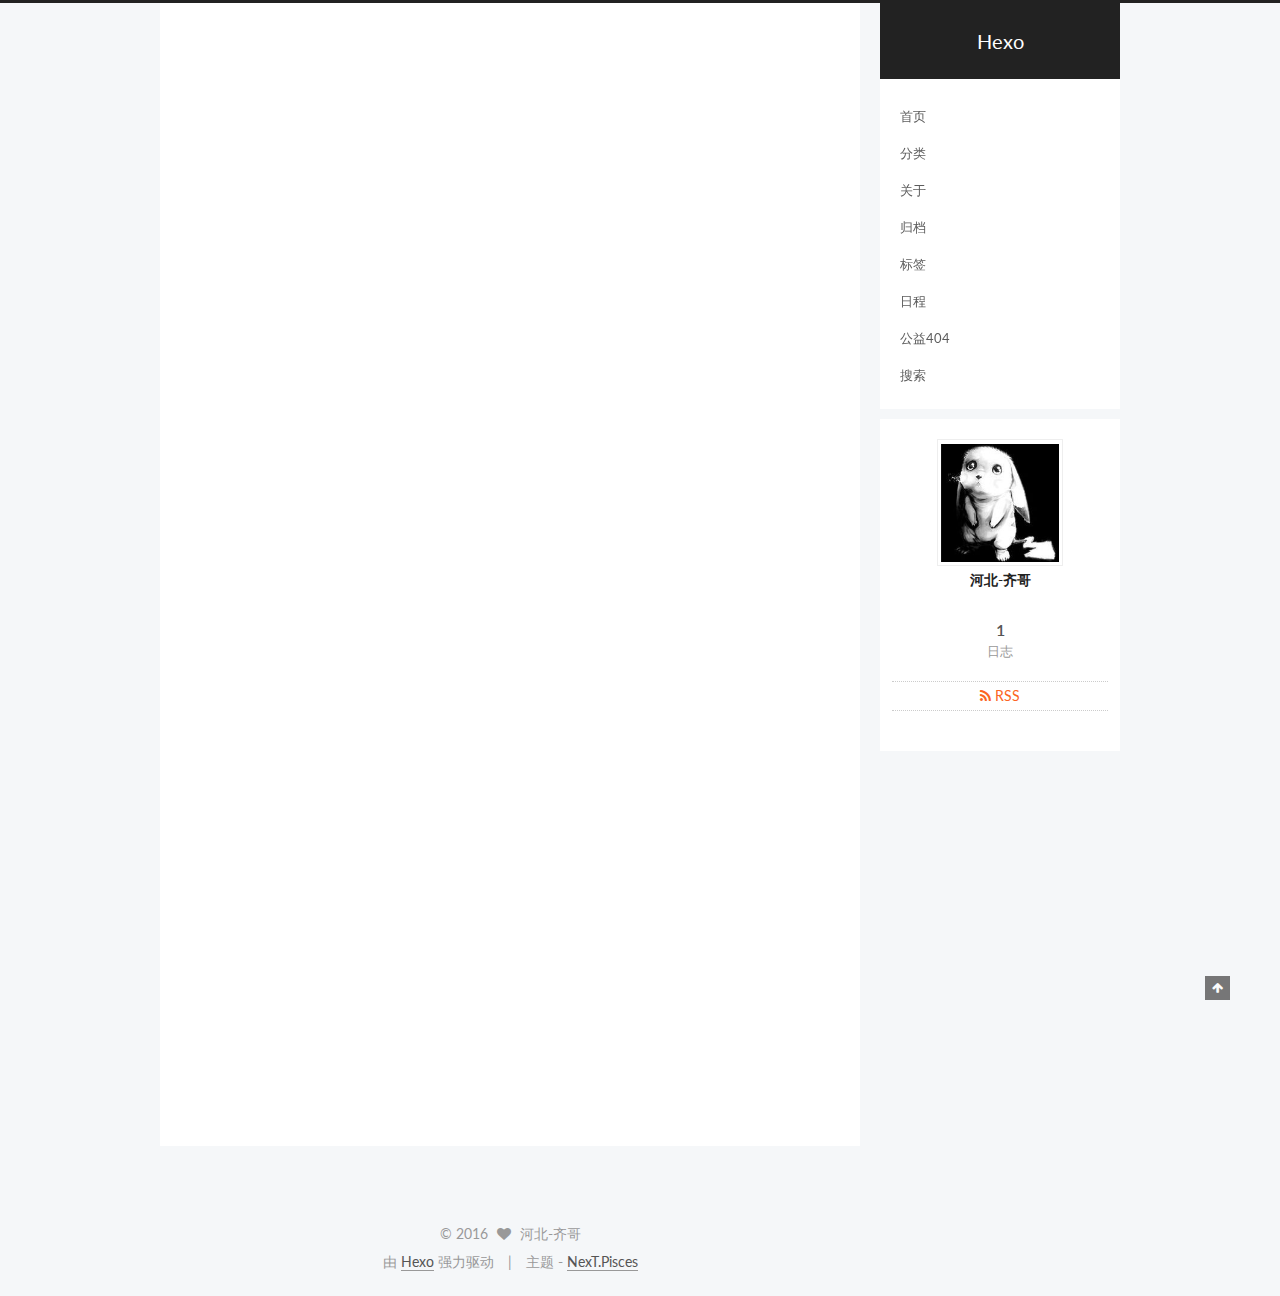
==== index.html @ 3433f69b "Site updated: 2016-11-06 00:29:02" ====
<!doctype html>



  


<html class="theme-next pisces use-motion">
<head>
  <meta charset="UTF-8"/>
<meta http-equiv="X-UA-Compatible" content="IE=edge,chrome=1" />
<meta name="viewport" content="width=device-width, initial-scale=1, maximum-scale=1"/>



<meta http-equiv="Cache-Control" content="no-transform" />
<meta http-equiv="Cache-Control" content="no-siteapp" />












  
  
  <link href="/lib/fancybox/source/jquery.fancybox.css?v=2.1.5" rel="stylesheet" type="text/css" />




  
  
  
  

  
    
    
  

  

  

  

  

  
    
    
    <link href="//fonts.googleapis.com/css?family=Lato:300,300italic,400,400italic,700,700italic&subset=latin,latin-ext" rel="stylesheet" type="text/css">
  






<link href="/lib/font-awesome/css/font-awesome.min.css?v=4.4.0" rel="stylesheet" type="text/css" />

<link href="/css/main.css?v=5.0.2" rel="stylesheet" type="text/css" />


  <meta name="keywords" content="Hexo, NexT" />





  <link rel="alternate" href="/atom.xml" title="Hexo" type="application/atom+xml" />




  <link rel="shortcut icon" type="image/x-icon" href="/favicon.ico?v=5.0.2" />






<meta property="og:type" content="website">
<meta property="og:title" content="Hexo">
<meta property="og:url" content="http://yoursite.com/index.html">
<meta property="og:site_name" content="Hexo">
<meta name="twitter:card" content="summary">
<meta name="twitter:title" content="Hexo">



<script type="text/javascript" id="hexo.configuration">
  var NexT = window.NexT || {};
  var CONFIG = {
    scheme: 'Pisces',
    sidebar: {"position":"right","display":"post"},
    fancybox: true,
    motion: true,
    duoshuo: {
      userId: '0',
      author: '博主'
    }
  };
</script>




  <link rel="canonical" href="http://yoursite.com/"/>


  <title> Hexo </title>
</head>

<body itemscope itemtype="//schema.org/WebPage" lang="zh-Hans">

  



  <script type="text/javascript">
    var _hmt = _hmt || [];
    (function() {
      var hm = document.createElement("script");
      hm.src = "//hm.baidu.com/hm.js?9c0f2c700f68248c4dff6f3e7ccf93ff";
      var s = document.getElementsByTagName("script")[0];
      s.parentNode.insertBefore(hm, s);
    })();
  </script>








  
  
    
  

  <div class="container one-collumn sidebar-position-right 
   page-home 
 ">
    <div class="headband"></div>

    <header id="header" class="header" itemscope itemtype="//schema.org/WPHeader">
      <div class="header-inner"><div class="site-meta ">
  

  <div class="custom-logo-site-title">
    <a href="/"  class="brand" rel="start">
      <span class="logo-line-before"><i></i></span>
      <span class="site-title">Hexo</span>
      <span class="logo-line-after"><i></i></span>
    </a>
  </div>
  <p class="site-subtitle"></p>
</div>

<div class="site-nav-toggle">
  <button>
    <span class="btn-bar"></span>
    <span class="btn-bar"></span>
    <span class="btn-bar"></span>
  </button>
</div>

<nav class="site-nav">
  

  
    <ul id="menu" class="menu">
      
        
        <li class="menu-item menu-item-home">
          <a href="/" rel="section">
            
            首页
          </a>
        </li>
      
        
        <li class="menu-item menu-item-categories">
          <a href="/categories" rel="section">
            
            分类
          </a>
        </li>
      
        
        <li class="menu-item menu-item-about">
          <a href="/about" rel="section">
            
            关于
          </a>
        </li>
      
        
        <li class="menu-item menu-item-archives">
          <a href="/archives" rel="section">
            
            归档
          </a>
        </li>
      
        
        <li class="menu-item menu-item-tags">
          <a href="/tags" rel="section">
            
            标签
          </a>
        </li>
      
        
        <li class="menu-item menu-item-schedule">
          <a href="/schedule" rel="section">
            
            日程
          </a>
        </li>
      
        
        <li class="menu-item menu-item-commonweal">
          <a href="/404.html" rel="section">
            
            公益404
          </a>
        </li>
      

      
        <li class="menu-item menu-item-search">
          
            <a href="javascript:;" class="popup-trigger">
          
            
            搜索
          </a>
        </li>
      
    </ul>
  

  
    <div class="site-search">
      
  <div class="popup">
 <span class="search-icon fa fa-search"></span>
 <input type="text" id="local-search-input">
 <div id="local-search-result"></div>
 <span class="popup-btn-close">close</span>
</div>


    </div>
  
</nav>

 </div>
    </header>

    <main id="main" class="main">
      <div class="main-inner">
        <div class="content-wrap">
          <div id="content" class="content">
            
  <section id="posts" class="posts-expand">
    
      

  
  

  
  
  

  <article class="post post-type-normal " itemscope itemtype="//schema.org/Article">

    
      <header class="post-header">

        
        
          <h1 class="post-title" itemprop="name headline">
            
            
              
                
                <a class="post-title-link" href="/2016/11/03/hello-world/" itemprop="url">
                  Hello World
                </a>
              
            
          </h1>
        

        <div class="post-meta">
          <span class="post-time">
            <span class="post-meta-item-icon">
              <i class="fa fa-calendar-o"></i>
            </span>
            <span class="post-meta-item-text">发表于</span>
            <time itemprop="dateCreated" datetime="2016-11-03T23:03:59+08:00" content="2016-11-03">
              2016-11-03
            </time>
          </span>

          

          
            
          

          

          
          

          
        </div>
      </header>
    


    <div class="post-body" itemprop="articleBody">

      
      

      
        
          
            <p>Welcome to <a href="https://hexo.io/" target="_blank" rel="external">Hexo</a>! This is your very first post. Check <a href="https://hexo.io/docs/" target="_blank" rel="external">documentation</a> for more info. If you get any problems when using Hexo, you can find the answer in <a href="https://hexo.io/docs/troubleshooting.html" target="_blank" rel="external">troubleshooting</a> or you can ask me on <a href="https://github.com/hexojs/hexo/issues" target="_blank" rel="external">GitHub</a>.</p>
<h2 id="Quick-Start"><a href="#Quick-Start" class="headerlink" title="Quick Start"></a>Quick Start</h2><h3 id="Create-a-new-post"><a href="#Create-a-new-post" class="headerlink" title="Create a new post"></a>Create a new post</h3><figure class="highlight bash"><table><tr><td class="gutter"><pre><div class="line">1</div></pre></td><td class="code"><pre><div class="line">$ hexo new <span class="string">"My New Post"</span></div></pre></td></tr></table></figure>
<p>More info: <a href="https://hexo.io/docs/writing.html" target="_blank" rel="external">Writing</a></p>
<h3 id="Run-server"><a href="#Run-server" class="headerlink" title="Run server"></a>Run server</h3><figure class="highlight bash"><table><tr><td class="gutter"><pre><div class="line">1</div></pre></td><td class="code"><pre><div class="line">$ hexo server</div></pre></td></tr></table></figure>
<p>More info: <a href="https://hexo.io/docs/server.html" target="_blank" rel="external">Server</a></p>
<h3 id="Generate-static-files"><a href="#Generate-static-files" class="headerlink" title="Generate static files"></a>Generate static files</h3><figure class="highlight bash"><table><tr><td class="gutter"><pre><div class="line">1</div></pre></td><td class="code"><pre><div class="line">$ hexo generate</div></pre></td></tr></table></figure>
<p>More info: <a href="https://hexo.io/docs/generating.html" target="_blank" rel="external">Generating</a></p>
<h3 id="Deploy-to-remote-sites"><a href="#Deploy-to-remote-sites" class="headerlink" title="Deploy to remote sites"></a>Deploy to remote sites</h3><figure class="highlight bash"><table><tr><td class="gutter"><pre><div class="line">1</div></pre></td><td class="code"><pre><div class="line">$ hexo deploy</div></pre></td></tr></table></figure>
<p>More info: <a href="https://hexo.io/docs/deployment.html" target="_blank" rel="external">Deployment</a></p>

          
        
      
    </div>

    <div>
      
    </div>

    <div>
      
    </div>

    <footer class="post-footer">
      

      

      
      
        <div class="post-eof"></div>
      
    </footer>
  </article>


    
  </section>

  


          </div>
          


          

        </div>
        
          
  
  <div class="sidebar-toggle">
    <div class="sidebar-toggle-line-wrap">
      <span class="sidebar-toggle-line sidebar-toggle-line-first"></span>
      <span class="sidebar-toggle-line sidebar-toggle-line-middle"></span>
      <span class="sidebar-toggle-line sidebar-toggle-line-last"></span>
    </div>
  </div>

  <aside id="sidebar" class="sidebar">
    <div class="sidebar-inner">

      

      

      <section class="site-overview sidebar-panel  sidebar-panel-active ">
        <div class="site-author motion-element" itemprop="author" itemscope itemtype="//schema.org/Person">
          <img class="site-author-image" itemprop="image"
               src="/images/avtar.png"
               alt="河北-齐哥" />
          <p class="site-author-name" itemprop="name">河北-齐哥</p>
          <p class="site-description motion-element" itemprop="description"></p>
        </div>
        <nav class="site-state motion-element">
          <div class="site-state-item site-state-posts">
            <a href="/archives">
              <span class="site-state-item-count">1</span>
              <span class="site-state-item-name">日志</span>
            </a>
          </div>

          

          

        </nav>

        
          <div class="feed-link motion-element">
            <a href="/atom.xml" rel="alternate">
              <i class="fa fa-rss"></i>
              RSS
            </a>
          </div>
        

        <div class="links-of-author motion-element">
          
        </div>

        
        

        
        

      </section>

      

    </div>
  </aside>


        
      </div>
    </main>

    <footer id="footer" class="footer">
      <div class="footer-inner">
        <div class="copyright" >
  
  &copy; 
  <span itemprop="copyrightYear">2016</span>
  <span class="with-love">
    <i class="fa fa-heart"></i>
  </span>
  <span class="author" itemprop="copyrightHolder">河北-齐哥</span>
</div>

<div class="powered-by">
  由 <a class="theme-link" href="https://hexo.io">Hexo</a> 强力驱动
</div>

<div class="theme-info">
  主题 -
  <a class="theme-link" href="https://github.com/iissnan/hexo-theme-next">
    NexT.Pisces
  </a>
</div>

        

        
      </div>
    </footer>

    <div class="back-to-top">
      <i class="fa fa-arrow-up"></i>
    </div>
  </div>

  

<script type="text/javascript">
  if (Object.prototype.toString.call(window.Promise) !== '[object Function]') {
    window.Promise = null;
  }
</script>









  



  
  <script type="text/javascript" src="/lib/jquery/index.js?v=2.1.3"></script>

  
  <script type="text/javascript" src="/lib/fastclick/lib/fastclick.min.js?v=1.0.6"></script>

  
  <script type="text/javascript" src="/lib/jquery_lazyload/jquery.lazyload.js?v=1.9.7"></script>

  
  <script type="text/javascript" src="/lib/velocity/velocity.min.js?v=1.2.1"></script>

  
  <script type="text/javascript" src="/lib/velocity/velocity.ui.min.js?v=1.2.1"></script>

  
  <script type="text/javascript" src="/lib/fancybox/source/jquery.fancybox.pack.js?v=2.1.5"></script>


  


  <script type="text/javascript" src="/js/src/utils.js?v=5.0.2"></script>

  <script type="text/javascript" src="/js/src/motion.js?v=5.0.2"></script>



  
  


  <script type="text/javascript" src="/js/src/affix.js?v=5.0.2"></script>

  <script type="text/javascript" src="/js/src/schemes/pisces.js?v=5.0.2"></script>



  

  


  <script type="text/javascript" src="/js/src/bootstrap.js?v=5.0.2"></script>



  



  




  
  
  <script type="text/javascript">
    // Popup Window;
    var isfetched = false;
    // Search DB path;
    var search_path = "search.xml";
    if (search_path.length == 0) {
       search_path = "search.xml";
    }
    var path = "/" + search_path;
    // monitor main search box;

    function proceedsearch() {
      $("body").append('<div class="popoverlay">').css('overflow', 'hidden');
      $('.popup').toggle();

    }
    // search function;
    var searchFunc = function(path, search_id, content_id) {
    'use strict';
    $.ajax({
        url: path,
        dataType: "xml",
        async: true,
        success: function( xmlResponse ) {
            // get the contents from search data
            isfetched = true;
            $('.popup').detach().appendTo('.header-inner');
            var datas = $( "entry", xmlResponse ).map(function() {
                return {
                    title: $( "title", this ).text(),
                    content: $("content",this).text(),
                    url: $( "url" , this).text()
                };
            }).get();
            var $input = document.getElementById(search_id);
            var $resultContent = document.getElementById(content_id);
            $input.addEventListener('input', function(){
                var matchcounts = 0;
                var str='<ul class=\"search-result-list\">';
                var keywords = this.value.trim().toLowerCase().split(/[\s\-]+/);
                $resultContent.innerHTML = "";
                if (this.value.trim().length > 1) {
                // perform local searching
                datas.forEach(function(data) {
                    var isMatch = false;
                    var content_index = [];
                    var data_title = data.title.trim().toLowerCase();
                    var data_content = data.content.trim().replace(/<[^>]+>/g,"").toLowerCase();
                    var data_url = decodeURIComponent(data.url);
                    var index_title = -1;
                    var index_content = -1;
                    var first_occur = -1;
                    // only match artiles with not empty titles and contents
                    if(data_title != '') {
                        keywords.forEach(function(keyword, i) {
                            index_title = data_title.indexOf(keyword);
                            index_content = data_content.indexOf(keyword);
                            if( index_title >= 0 || index_content >= 0 ){
                                isMatch = true;
								if (i == 0) {
                                    first_occur = index_content;
                                }
                            } 
							
                        });
                    }
                    // show search results
                    if (isMatch) {
                        matchcounts += 1;
                        str += "<li><a href='"+ data_url +"' class='search-result-title'>"+ data_title +"</a>";
                        var content = data.content.trim().replace(/<[^>]+>/g,"");
                        if (first_occur >= 0) {
                            // cut out 100 characters
                            var start = first_occur - 20;
                            var end = first_occur + 80;
                            if(start < 0){
                                start = 0;
                            }
                            if(start == 0){
                                end = 50;
                            }
                            if(end > content.length){
                                end = content.length;
                            }
                            var match_content = content.substring(start, end);
                            // highlight all keywords
                            keywords.forEach(function(keyword){
                                var regS = new RegExp(keyword, "gi");
                                match_content = match_content.replace(regS, "<b class=\"search-keyword\">"+keyword+"</b>");
                            });

                            str += "<p class=\"search-result\">" + match_content +"...</p>"
                        }
                        str += "</li>";
                    }
                })};
                str += "</ul>";
                if (matchcounts == 0) { str = '<div id="no-result"><i class="fa fa-frown-o fa-5x" /></div>' }
                if (keywords == "") { str = '<div id="no-result"><i class="fa fa-search fa-5x" /></div>' }
                $resultContent.innerHTML = str;
            });
            proceedsearch();
        }
    });}

    // handle and trigger popup window;
    $('.popup-trigger').click(function(e) {
      e.stopPropagation();
      if (isfetched == false) {
        searchFunc(path, 'local-search-input', 'local-search-result');
      } else {
        proceedsearch();
      };

    });

    $('.popup-btn-close').click(function(e){
      $('.popup').hide();
      $(".popoverlay").remove();
      $('body').css('overflow', '');
    });
    $('.popup').click(function(e){
      e.stopPropagation();
    });
  </script>


  

  

  

  


</body>
</html>
---- css/main.css ----
/* normalize.css v3.0.2 | MIT License | git.io/normalize */
html {
  font-family: sans-serif; /* 1 */
  -ms-text-size-adjust: 100%; /* 2 */
  -webkit-text-size-adjust: 100%; /* 2 */
}
body {
  margin: 0;
}
article,
aside,
details,
figcaption,
figure,
footer,
header,
hgroup,
main,
menu,
nav,
section,
summary {
  display: block;
}
audio,
canvas,
progress,
video {
  display: inline-block; /* 1 */
  vertical-align: baseline; /* 2 */
}
audio:not([controls]) {
  display: none;
  height: 0;
}
[hidden],
template {
  display: none;
}
a {
  background-color: transparent;
}
a:active,
a:hover {
  outline: 0;
}
abbr[title] {
  border-bottom: 1px dotted;
}
b,
strong {
  font-weight: bold;
}
dfn {
  font-style: italic;
}
h1 {
  font-size: 2em;
  margin: 0.67em 0;
}
mark {
  background: #ff0;
  color: #000;
}
small {
  font-size: 80%;
}
sub,
sup {
  font-size: 75%;
  line-height: 0;
  position: relative;
  vertical-align: baseline;
}
sup {
  top: -0.5em;
}
sub {
  bottom: -0.25em;
}
img {
  border: 0;
}
svg:not(:root) {
  overflow: hidden;
}
figure {
  margin: 1em 40px;
}
hr {
  -moz-box-sizing: content-box;
  box-sizing: content-box;
  height: 0;
}
pre {
  overflow: auto;
}
code,
kbd,
pre,
samp {
  font-family: monospace, monospace;
  font-size: 1em;
}
button,
input,
optgroup,
select,
textarea {
  color: inherit; /* 1 */
  font: inherit; /* 2 */
  margin: 0; /* 3 */
}
button {
  overflow: visible;
}
button,
select {
  text-transform: none;
}
button,
html input[type="button"],
input[type="reset"],
input[type="submit"] {
  -webkit-appearance: button; /* 2 */
  cursor: pointer; /* 3 */
}
button[disabled],
html input[disabled] {
  cursor: default;
}
button::-moz-focus-inner,
input::-moz-focus-inner {
  border: 0;
  padding: 0;
}
input {
  line-height: normal;
}
input[type="checkbox"],
input[type="radio"] {
  box-sizing: border-box; /* 1 */
  padding: 0; /* 2 */
}
input[type="number"]::-webkit-inner-spin-button,
input[type="number"]::-webkit-outer-spin-button {
  height: auto;
}
input[type="search"] {
  -webkit-appearance: textfield; /* 1 */
  -moz-box-sizing: content-box;
  -webkit-box-sizing: content-box; /* 2 */
  box-sizing: content-box;
}
input[type="search"]::-webkit-search-cancel-button,
input[type="search"]::-webkit-search-decoration {
  -webkit-appearance: none;
}
fieldset {
  border: 1px solid #c0c0c0;
  margin: 0 2px;
  padding: 0.35em 0.625em 0.75em;
}
legend {
  border: 0; /* 1 */
  padding: 0; /* 2 */
}
textarea {
  overflow: auto;
}
optgroup {
  font-weight: bold;
}
table {
  border-collapse: collapse;
  border-spacing: 0;
}
td,
th {
  padding: 0;
}
::selection {
  background: #262a30;
  color: #fff;
}
body {
  position: relative;
  font-family: 'Lato', "PingFang SC", "Microsoft YaHei", sans-serif;
  font-size: 14px;
  line-height: 2;
  color: #555;
  background: #fff;
}
@media (max-width: 767px) {
  body {
    padding-right: 0 !important;
  }
}
@media (min-width: 768px) and (max-width: 991px) {
  body {
    padding-right: 0 !important;
  }
}
@media (min-width: 1600px) {
  body {
    font-size: 16px;
  }
}
h1,
h2,
h3,
h4,
h5,
h6 {
  margin: 0;
  padding: 0;
  font-weight: bold;
  line-height: 1.5;
  font-family: 'Lato', "PingFang SC", "Microsoft YaHei", sans-serif;
}
h2,
h3,
h4,
h5,
h6 {
  margin: 20px 0 15px;
}
h1 {
  font-size: 22px;
}
@media (max-width: 767px) {
  h1 {
    font-size: 18px;
  }
}
h2 {
  font-size: 20px;
}
@media (max-width: 767px) {
  h2 {
    font-size: 16px;
  }
}
h3 {
  font-size: 18px;
}
@media (max-width: 767px) {
  h3 {
    font-size: 14px;
  }
}
h4 {
  font-size: 16px;
}
@media (max-width: 767px) {
  h4 {
    font-size: 12px;
  }
}
h5 {
  font-size: 14px;
}
@media (max-width: 767px) {
  h5 {
    font-size: 10px;
  }
}
h6 {
  font-size: 12px;
}
@media (max-width: 767px) {
  h6 {
    font-size: 8px;
  }
}
p {
  margin: 0 0 25px 0;
}
a {
  color: #555;
  text-decoration: none;
  border-bottom: 1px solid #999;
  word-wrap: break-word;
}
a:hover {
  color: #222;
  border-bottom-color: #222;
}
ul {
  list-style: none;
}
blockquote {
  margin: 0;
  padding: 0;
}
img {
  display: block;
  margin: auto;
  max-width: 100%;
  height: auto;
}
hr {
  margin: 40px 0;
  height: 3px;
  border: none;
  background-color: #ddd;
  background-image: repeating-linear-gradient(-45deg, #fff, #fff 4px, transparent 4px, transparent 8px);
}
blockquote {
  padding: 0 15px;
  color: #666;
  border-left: 4px solid #ddd;
}
blockquote cite::before {
  content: "-";
  padding: 0 5px;
}
dt {
  font-weight: 700;
}
dd {
  margin: 0;
  padding: 0;
}
.text-left {
  text-align: left;
}
.text-center {
  text-align: center;
}
.text-right {
  text-align: right;
}
.text-justify {
  text-align: justify;
}
.text-nowrap {
  white-space: nowrap;
}
.text-lowercase {
  text-transform: lowercase;
}
.text-uppercase {
  text-transform: uppercase;
}
.text-capitalize {
  text-transform: capitalize;
}
.center-block {
  display: block;
  margin-left: auto;
  margin-right: auto;
}
.clearfix:before,
.clearfix:after {
  content: " ";
  display: table;
}
.clearfix:after {
  clear: both;
}
.pullquote {
  width: 45%;
}
.pullquote.left {
  float: left;
  margin-left: 5px;
  margin-right: 10px;
}
.pullquote.right {
  float: right;
  margin-left: 10px;
  margin-right: 5px;
}
.affix.affix.affix {
  position: fixed;
}
.translation {
  margin-top: -20px;
  font-size: 14px;
  color: #999;
}
.scrollbar-measure {
  width: 100px;
  height: 100px;
  overflow: scroll;
  position: absolute;
  top: -9999px;
}
.use-motion .motion-element {
  opacity: 0;
}
#local-search-input {
  padding: 3px;
  border: none;
  text-indent: 14px;
  border-radius: 0;
  width: 140px;
  outline: none;
  border-bottom: 1px solid #999;
  background: inherit;
  opacity: 0.5;
}
#local-search-input:focus {
  opacity: 1;
}
.search-icon {
  position: absolute;
  top: 9px;
}
table {
  margin: 20px 0;
  width: 100%;
  border-collapse: collapse;
  border-spacing: 0;
  border: 1px solid #ddd;
  font-size: 14px;
  table-layout: fixed;
  word-wrap: break-all;
}
table>tbody>tr:nth-of-type(odd) {
  background-color: #f9f9f9;
}
table>tbody>tr:hover {
  background-color: #f5f5f5;
}
caption,
th,
td {
  padding: 8px;
  text-align: left;
  vertical-align: middle;
  font-weight: normal;
}
th,
td {
  border-bottom: 3px solid #ddd;
  border-right: 1px solid #eee;
}
th {
  padding-bottom: 10px;
  font-weight: 700;
}
td {
  border-bottom-width: 1px;
}
html,
body {
  height: 100%;
}
.container {
  position: relative;
  min-height: 100%;
}
.header-inner {
  margin: 0 auto;
  padding: 100px 0 70px;
  width: 700px;
}
@media (min-width: 1600px) {
  .container .header-inner {
    width: 900px;
  }
}
.main {
  padding-bottom: 150px;
}
.main-inner {
  margin: 0 auto;
  width: 700px;
}
@media (min-width: 1600px) {
  .container .main-inner {
    width: 900px;
  }
}
.footer {
  position: absolute;
  left: 0;
  bottom: 0;
  width: 100%;
  min-height: 50px;
}
.footer-inner {
  box-sizing: border-box;
  margin: 20px auto;
  width: 700px;
}
@media (min-width: 1600px) {
  .container .footer-inner {
    width: 900px;
  }
}
pre,
.highlight {
  overflow: auto;
  margin: 20px 0;
  padding: 15px;
  font-size: 13px;
  color: #4d4d4c;
  background: #f7f7f7;
  line-height: 1.6;
}
pre,
code {
  font-family: consolas, Menlo, "PingFang SC", "Microsoft YaHei", monospace;
}
code {
  padding: 2px 4px;
  word-wrap: break-all;
  color: #4d4d4c;
  background: #f7f7f7;
  border-radius: 3px;
  font-size: 13px;
}
pre code {
  padding: 0;
  color: #4d4d4c;
  background: none;
  text-shadow: none;
}
.highlight pre {
  border: none;
  margin: 0;
  padding: 1px;
}
.highlight table {
  margin: 0;
  width: auto;
  border: none;
}
.highlight td {
  border: none;
  padding: 0;
}
.highlight figcaption {
  font-size: 1em;
  color: #4d4d4c;
  line-height: 1em;
  margin-bottom: 1em;
}
.highlight figcaption:before,
.highlight figcaption:after {
  content: " ";
  display: table;
}
.highlight figcaption:after {
  clear: both;
}
.highlight figcaption a {
  float: right;
  color: #4d4d4c;
}
.highlight figcaption a:hover {
  border-bottom-color: #4d4d4c;
}
.highlight .gutter pre {
  color: #666;
  text-align: right;
  padding-right: 20px;
}
.highlight .line {
  height: 20px;
}
.gutter {
  -webkit-user-select: none;
  -moz-user-select: none;
  -ms-user-select: none;
  user-select: none;
}
.gist table {
  width: auto;
}
.gist table td {
  border: none;
}
pre .deletion {
  background: #fdd;
}
pre .addition {
  background: #dfd;
}
pre .meta {
  color: #8959a8;
}
pre .comment {
  color: #8e908c;
}
pre .variable,
pre .attribute,
pre .tag,
pre .regexp,
pre .ruby .constant,
pre .xml .tag .title,
pre .xml .pi,
pre .xml .doctype,
pre .html .doctype,
pre .css .id,
pre .css .class,
pre .css .pseudo {
  color: #c82829;
}
pre .number,
pre .preprocessor,
pre .built_in,
pre .literal,
pre .params,
pre .constant,
pre .command {
  color: #f5871f;
}
pre .ruby .class .title,
pre .css .rules .attribute,
pre .string,
pre .value,
pre .inheritance,
pre .header,
pre .ruby .symbol,
pre .xml .cdata,
pre .special,
pre .number,
pre .formula {
  color: #718c00;
}
pre .title,
pre .css .hexcolor {
  color: #3e999f;
}
pre .function,
pre .python .decorator,
pre .python .title,
pre .ruby .function .title,
pre .ruby .title .keyword,
pre .perl .sub,
pre .javascript .title,
pre .coffeescript .title {
  color: #4271ae;
}
pre .keyword,
pre .javascript .function {
  color: #8959a8;
}
.full-image.full-image.full-image {
  border: none;
  max-width: 100%;
  width: auto;
  margin: 20px auto;
}
@media (min-width: 992px) {
  .full-image.full-image.full-image {
    max-width: none;
    width: 126%;
    margin: 0 -13%;
  }
}
.blockquote-center,
.page-home .post-type-quote blockquote,
.page-post-detail .post-type-quote blockquote {
  position: relative;
  margin: 40px 0;
  padding: 0;
  border-left: none;
  text-align: center;
}
.blockquote-center::before,
.page-home .post-type-quote blockquote::before,
.page-post-detail .post-type-quote blockquote::before,
.blockquote-center::after,
.page-home .post-type-quote blockquote::after,
.page-post-detail .post-type-quote blockquote::after {
  position: absolute;
  content: ' ';
  display: block;
  width: 100%;
  height: 24px;
  opacity: 0.2;
  background-repeat: no-repeat;
  background-position: 0 -6px;
  background-size: 22px 22px;
}
.blockquote-center::before,
.page-home .post-type-quote blockquote::before,
.page-post-detail .post-type-quote blockquote::before {
  top: -20px;
  background-image: url("../images/quote-l.svg");
  border-top: 1px solid #ccc;
}
.blockquote-center::after,
.page-home .post-type-quote blockquote::after,
.page-post-detail .post-type-quote blockquote::after {
  bottom: -20px;
  background-image: url("../images/quote-r.svg");
  border-bottom: 1px solid #ccc;
  background-position: 100% 8px;
}
.blockquote-center p,
.page-home .post-type-quote blockquote p,
.page-post-detail .post-type-quote blockquote p,
.blockquote-center div,
.page-home .post-type-quote blockquote div,
.page-post-detail .post-type-quote blockquote div {
  text-align: center;
}
.post .post-body .group-picture img {
  box-sizing: border-box;
  padding: 0 3px;
  border: none;
}
.post .group-picture-row {
  overflow: hidden;
  margin-top: 6px;
}
.post .group-picture-row:first-child {
  margin-top: 0;
}
.post .group-picture-column {
  float: left;
}
.page-post-detail .post-body .group-picture-column {
  float: none;
  margin-top: 10px;
  width: auto !important;
}
.page-post-detail .post-body .group-picture-column img {
  margin: 0 auto;
}
.page-archive .group-picture-container {
  overflow: hidden;
}
.page-archive .group-picture-row {
  float: left;
}
.page-archive .group-picture-row:first-child {
  margin-top: 6px;
}
.page-archive .group-picture-column {
  max-width: 150px;
  max-height: 150px;
}
.btn {
  display: inline-block;
  padding: 0 20px;
  font-size: 14px;
  color: #fff;
  background: #222;
  border: 2px solid #555;
  text-decoration: none;
  border-radius: 0;
  transition-property: background-color;
  transition-duration: 0.2s;
  transition-timing-function: ease-in-out;
  transition-delay: 0s;
}
.btn:hover,
.post-more-link .btn:hover {
  border-color: #222;
  color: #fff;
  background: #222;
}
.btn-bar {
  display: block;
  width: 22px;
  height: 2px;
  background: #555;
  border-radius: 1px;
}
.btn-bar+.btn-bar {
  margin-top: 4px;
}
.pagination {
  margin: 120px 0 40px;
  text-align: center;
  border-top: 1px solid #eee;
}
.page-number-basic,
.pagination .prev,
.pagination .next,
.pagination .page-number,
.pagination .space {
  display: inline-block;
  position: relative;
  top: -1px;
  margin: 0 10px;
  padding: 0 10px;
  line-height: 30px;
}
@media (max-width: 767px) {
  .page-number-basic,
  .pagination .prev,
  .pagination .next,
  .pagination .page-number,
  .pagination .space {
    margin: 0 5px;
  }
}
.pagination .prev,
.pagination .next,
.pagination .page-number {
  border-bottom: 0;
  border-top: 1px solid #eee;
  transition-property: border-color;
  transition-duration: 0.2s;
  transition-timing-function: ease-in-out;
  transition-delay: 0s;
}
.pagination .prev:hover,
.pagination .next:hover,
.pagination .page-number:hover {
  border-top-color: #222;
}
.pagination .space {
  padding: 0;
  margin: 0;
}
.pagination .prev {
  margin-left: 0;
}
.pagination .next {
  margin-right: 0;
}
.pagination .page-number.current {
  color: #fff;
  background: #ccc;
  border-top-color: #ccc;
}
@media (max-width: 767px) {
  .pagination {
    border-top: none;
  }
  .pagination .prev,
  .pagination .next,
  .pagination .page-number {
    margin-bottom: 10px;
    border-top: 0;
    border-bottom: 1px solid #eee;
  }
  .pagination .prev:hover,
  .pagination .next:hover,
  .pagination .page-number:hover {
    border-bottom-color: #222;
  }
}
.comments {
  margin: 60px 20px 0;
}
.tag-cloud {
  text-align: center;
}
.tag-cloud a {
  display: inline-block;
  margin: 10px;
}
.back-to-top {
  box-sizing: border-box;
  position: fixed;
  bottom: -100px;
  right: 50px;
  z-index: 1050;
  padding: 0 6px;
  width: 25px;
  background: #222;
  font-size: 12px;
  opacity: 0.6;
  color: #fff;
  cursor: pointer;
  text-align: center;
  -webkit-transform: translateZ(0);
  transition-property: bottom;
  transition-duration: 0.2s;
  transition-timing-function: ease-in-out;
  transition-delay: 0s;
}
@media (max-width: 767px) {
  .back-to-top {
    display: none;
  }
}
@media (min-width: 768px) and (max-width: 991px) {
  .back-to-top {
    display: none;
  }
}
.back-to-top.back-to-top-on {
  bottom: 40px;
}
.header {
  background: #fff;
}
.header-inner {
  position: relative;
}
.headband {
  height: 3px;
  background: #222;
}
.site-meta {
  margin: 0;
  text-align: center;
}
@media (max-width: 767px) {
  .site-meta {
    text-align: center;
  }
}
.brand {
  position: relative;
  display: inline-block;
  padding: 0 40px;
  color: #fff;
  background: #222;
  border-bottom: none;
}
.brand:hover {
  color: #fff;
}
.logo {
  display: inline-block;
  margin-right: 5px;
  line-height: 36px;
  vertical-align: top;
}
.site-title {
  display: inline-block;
  vertical-align: top;
  line-height: 36px;
  font-size: 20px;
  font-weight: normal;
  font-family: 'Lato', "PingFang SC", "Microsoft YaHei", sans-serif;
}
.site-subtitle {
  margin-top: 10px;
  font-size: 13px;
  color: #ddd;
}
.use-motion .brand {
  opacity: 0;
}
.use-motion .logo,
.use-motion .site-title,
.use-motion .site-subtitle {
  opacity: 0;
  position: relative;
  top: -10px;
}
.site-nav-toggle {
  display: none;
  position: absolute;
  top: 10px;
  left: 10px;
}
@media (max-width: 767px) {
  .site-nav-toggle {
    display: block;
  }
}
.site-nav-toggle button {
  margin-top: 2px;
  padding: 9px 10px;
  background: transparent;
  border: none;
}
@media (max-width: 767px) {
  .site-nav {
    display: none;
    margin: 0 -10px;
    padding: 0 10px;
    clear: both;
    border-top: 1px solid #ddd;
  }
}
@media (min-width: 768px) and (max-width: 991px) {
  .site-nav {
    display: block !important;
  }
}
@media (min-width: 992px) {
  .site-nav {
    display: block !important;
  }
}
.menu {
  margin-top: 20px;
  padding-left: 0;
  text-align: center;
}
.menu .menu-item {
  display: inline-block;
  margin: 0 10px;
}
@media screen and (max-width: 767px) {
  .menu .menu-item {
    margin-top: 10px;
  }
}
.menu .menu-item a {
  display: block;
  font-size: 13px;
  text-transform: capitalize;
  line-height: inherit;
  border-bottom: 1px solid transparent;
  transition-property: border-color;
  transition-duration: 0.2s;
  transition-timing-function: ease-in-out;
  transition-delay: 0s;
}
.menu .menu-item a:hover,
.menu-item-active a {
  border-bottom-color: #222;
}
.menu .menu-item .fa {
  margin-right: 5px;
}
.use-motion .menu-item {
  opacity: 0;
}
.post-body {
  font-family: 'Lato', "PingFang SC", "Microsoft YaHei", sans-serif;
}
@media (max-width: 767px) {
  .post-body {
    word-break: break-word;
  }
}
.post-body .fancybox img {
  display: block !important;
  margin: 0 auto;
  cursor: pointer;
  cursor: zoom-in;
  cursor: -webkit-zoom-in;
}
.post-body .image-caption,
.post-body .figure .caption {
  margin: 10px auto 15px;
  text-align: center;
  font-size: 14px;
  color: #999;
  font-weight: bold;
  line-height: 1;
}
.post-sticky-flag {
  display: inline-block;
  font-size: 16px;
  -ms-transform: rotate(30deg);
  -webkit-transform: rotate(30deg);
  -moz-transform: rotate(30deg);
  -ms-transform: rotate(30deg);
  -o-transform: rotate(30deg);
  transform: rotate(30deg);
}
.posts-expand {
  padding-top: 40px;
}
@media (max-width: 767px) {
  .posts-expand {
    margin: 0 20px;
  }
  .post-body pre,
  .post-body .highlight {
    padding: 10px;
  }
  .post-body pre .gutter pre,
  .post-body .highlight .gutter pre {
    padding-right: 10px;
  }
}
@media (min-width: 992px) {
  .posts-expand .post-body {
    text-align: justify;
  }
}
.posts-expand .post-body h2,
.posts-expand .post-body h3,
.posts-expand .post-body h4,
.posts-expand .post-body h5,
.posts-expand .post-body h6 {
  padding-top: 10px;
}
.posts-expand .post-body h2 .header-anchor,
.posts-expand .post-body h3 .header-anchor,
.posts-expand .post-body h4 .header-anchor,
.posts-expand .post-body h5 .header-anchor,
.posts-expand .post-body h6 .header-anchor {
  float: right;
  margin-left: 10px;
  color: #ccc;
  border-bottom-style: none;
  visibility: hidden;
}
.posts-expand .post-body h2 .header-anchor:hover,
.posts-expand .post-body h3 .header-anchor:hover,
.posts-expand .post-body h4 .header-anchor:hover,
.posts-expand .post-body h5 .header-anchor:hover,
.posts-expand .post-body h6 .header-anchor:hover {
  color: inherit;
}
.posts-expand .post-body h2:hover .header-anchor,
.posts-expand .post-body h3:hover .header-anchor,
.posts-expand .post-body h4:hover .header-anchor,
.posts-expand .post-body h5:hover .header-anchor,
.posts-expand .post-body h6:hover .header-anchor {
  visibility: visible;
}
.posts-expand .post-body ul li {
  list-style: circle;
}
.posts-expand .post-body img {
  box-sizing: border-box;
  margin: auto;
  padding: 3px;
  border: 1px solid #ddd;
}
.posts-expand .fancybox img {
  margin: 0 auto;
}
@media (max-width: 767px) {
  .posts-collapse {
    margin: 0 20px;
  }
  .posts-collapse .post-title,
  .posts-collapse .post-meta {
    display: block;
    width: auto;
    text-align: left;
  }
}
.posts-collapse {
  position: relative;
  z-index: 1010;
  margin-left: 55px;
}
.posts-collapse::after {
  content: " ";
  position: absolute;
  top: 20px;
  left: 0;
  margin-left: -2px;
  width: 4px;
  height: 100%;
  background: #f5f5f5;
  z-index: -1;
}
@media (max-width: 767px) {
  .posts-collapse {
    margin: 0 20px;
  }
}
.posts-collapse .collection-title {
  position: relative;
  margin: 60px 0;
}
.posts-collapse .collection-title h2 {
  margin-left: 20px;
}
.posts-collapse .collection-title small {
  color: #bbb;
}
.posts-collapse .collection-title::before {
  content: " ";
  position: absolute;
  left: 0;
  top: 50%;
  margin-left: -4px;
  margin-top: -4px;
  width: 8px;
  height: 8px;
  background: #bbb;
  border-radius: 50%;
}
.posts-collapse .post {
  margin: 30px 0;
}
.posts-collapse .post-header {
  position: relative;
  transition-duration: 0.2s;
  transition-timing-function: ease-in-out;
  transition-delay: 0s;
  transition-property: border;
  border-bottom: 1px dashed #ccc;
}
.posts-collapse .post-header::before {
  content: " ";
  position: absolute;
  left: 0;
  top: 12px;
  width: 6px;
  height: 6px;
  margin-left: -4px;
  background: #bbb;
  border-radius: 50%;
  border: 1px solid #fff;
  transition-duration: 0.2s;
  transition-timing-function: ease-in-out;
  transition-delay: 0s;
  transition-property: background;
}
.posts-collapse .post-header:hover {
  border-bottom-color: #666;
}
.posts-collapse .post-header:hover::before {
  background: #222;
}
.posts-collapse .post-meta {
  position: absolute;
  font-size: 12px;
  left: 20px;
  top: 5px;
}
.posts-collapse .post-comments-count {
  display: none;
}
.posts-collapse .post-title {
  margin-left: 60px;
  font-size: 16px;
  font-weight: normal;
  line-height: inherit;
}
.posts-collapse .post-title::after {
  margin-left: 3px;
  opacity: 0.6;
}
.posts-collapse .post-title a {
  color: #666;
  border-bottom: none;
}
.page-home .post-type-quote .post-header,
.page-post-detail .post-type-quote .post-header,
.page-home .post-type-quote .post-tags,
.page-post-detail .post-type-quote .post-tags {
  display: none;
}
.posts-expand .post-title {
  font-size: 26px;
  text-align: center;
  word-break: break-word;
  font-weight: 300;
}
@media (max-width: 767px) {
  .posts-expand .post-title {
    font-size: 22px;
  }
}
.posts-expand .post-title-link {
  display: inline-block;
  position: relative;
  color: #555;
  border-bottom: none;
  line-height: 1.2;
  vertical-align: top;
}
.posts-expand .post-title-link::before {
  content: "";
  position: absolute;
  width: 100%;
  height: 2px;
  bottom: 0;
  left: 0;
  background-color: #000;
  visibility: hidden;
  -webkit-transform: scaleX(0);
  -moz-transform: scaleX(0);
  -ms-transform: scaleX(0);
  -o-transform: scaleX(0);
  transform: scaleX(0);
  transition-duration: 0.2s;
  transition-timing-function: ease-in-out;
  transition-delay: 0s;
}
.posts-expand .post-title-link:hover::before {
  visibility: visible;
  -webkit-transform: scaleX(1);
  -moz-transform: scaleX(1);
  -ms-transform: scaleX(1);
  -o-transform: scaleX(1);
  transform: scaleX(1);
}
.posts-expand .post-title-link .fa {
  font-size: 16px;
}
.posts-expand .post-meta {
  margin: 3px 0 60px 0;
  color: #999;
  font-family: 'Lato', "PingFang SC", "Microsoft YaHei", sans-serif;
  font-size: 12px;
  text-align: center;
}
.posts-expand .post-meta .post-category-list {
  display: inline-block;
  margin: 0;
  padding: 3px;
}
.posts-expand .post-meta .post-category-list-link {
  color: #999;
}
.post-meta-item-icon {
  display: none;
  margin-right: 3px;
}
@media (min-width: 768px) and (max-width: 991px) {
  .post-meta-item-icon {
    display: inline-block;
  }
}
@media (max-width: 767px) {
  .post-meta-item-icon {
    display: inline-block;
  }
}
@media (min-width: 768px) and (max-width: 991px) {
  .post-meta-item-text {
    display: none;
  }
}
@media (max-width: 767px) {
  .post-meta-item-text {
    display: none;
  }
}
@media (max-width: 767px) {
  .posts-expand .post-comments-count {
    display: none;
  }
}
.post-more-link {
  margin-top: 50px;
}
.post-more-link .btn {
  color: #555;
  font-size: 14px;
  background: #fff;
  border-radius: 2px;
  line-height: 2;
}
.posts-expand .post-tags {
  margin-top: 40px;
  text-align: center;
}
.posts-expand .post-tags a {
  display: inline-block;
  margin-right: 10px;
  font-size: 13px;
}
.post-nav {
  overflow: hidden;
  margin-top: 60px;
  padding: 10px;
  white-space: nowrap;
  border-top: 1px solid #eee;
}
.post-nav-item {
  display: inline-block;
  width: 50%;
  white-space: normal;
}
.post-nav-item a {
  position: relative;
  display: inline-block;
  line-height: 25px;
  font-size: 14px;
  color: #555;
  border-bottom: none;
}
.post-nav-item a:hover {
  color: #222;
  border-bottom: none;
}
.post-nav-item a:active {
  top: 2px;
}
.post-nav-item a i {
  font-size: 12px;
}
.post-nav-prev {
  text-align: right;
}
.posts-expand .post-eof {
  display: block;
  margin: 80px auto 60px;
  width: 8%;
  height: 1px;
  background: #ccc;
  text-align: center;
}
.post:last-child .post-eof.post-eof.post-eof {
  display: none;
}
.post-gallery {
  display: table;
  table-layout: fixed;
  width: 100%;
  border-collapse: separate;
}
.post-gallery-row {
  display: table-row;
}
.post-gallery .post-gallery-img {
  display: table-cell;
  text-align: center;
  vertical-align: middle;
  border: none;
}
.post-gallery .post-gallery-img img {
  max-width: 100%;
  max-height: 100%;
  border: none;
}
.fancybox-close,
.fancybox-close:hover {
  border: none;
}
#rewardButton {
  cursor: pointer;
  border: 0;
  outline: 0;
  border-radius: 100%;
  padding: 0;
  margin: 0;
  letter-spacing: normal;
  text-transform: none;
  text-indent: 0px;
  text-shadow: none;
}
#rewardButton span {
  display: inline-block;
  width: 80px;
  height: 35px;
  border-radius: 5px;
  color: #fff;
  font-weight: 400;
  font-style: normal;
  font-variant: normal;
  font-stretch: normal;
  font-size: 18px;
  font-family: "Microsoft Yahei";
  background: #f44336;
}
#rewardButton span:hover {
  background: #f7877f;
}
#QR {
  padding-top: 20px;
}
#QR a {
  border: 0;
}
#QR img {
  width: 180px;
  max-width: 100%;
  display: inline-block;
  margin: 0.8em 2em 0 2em;
}
#wechat:hover p {
  animation: roll 0.1s infinite linear;
  -webkit-animation: roll 0.1s infinite linear;
  -moz-animation: roll 0.1s infinite linear;
}
#alipay:hover p {
  animation: roll 0.1s infinite linear;
  -webkit-animation: roll 0.1s infinite linear;
  -moz-animation: roll 0.1s infinite linear;
}
@-moz-keyframes roll {
  from {
    -webkit-transform: rotateZ(30deg);
    -moz-transform: rotateZ(30deg);
    -ms-transform: rotateZ(30deg);
    -o-transform: rotateZ(30deg);
    transform: rotateZ(30deg);
  }
  to {
    -webkit-transform: rotateZ(-30deg);
    -moz-transform: rotateZ(-30deg);
    -ms-transform: rotateZ(-30deg);
    -o-transform: rotateZ(-30deg);
    transform: rotateZ(-30deg);
  }
}
@-webkit-keyframes roll {
  from {
    -webkit-transform: rotateZ(30deg);
    -moz-transform: rotateZ(30deg);
    -ms-transform: rotateZ(30deg);
    -o-transform: rotateZ(30deg);
    transform: rotateZ(30deg);
  }
  to {
    -webkit-transform: rotateZ(-30deg);
    -moz-transform: rotateZ(-30deg);
    -ms-transform: rotateZ(-30deg);
    -o-transform: rotateZ(-30deg);
    transform: rotateZ(-30deg);
  }
}
@-o-keyframes roll {
  from {
    -webkit-transform: rotateZ(30deg);
    -moz-transform: rotateZ(30deg);
    -ms-transform: rotateZ(30deg);
    -o-transform: rotateZ(30deg);
    transform: rotateZ(30deg);
  }
  to {
    -webkit-transform: rotateZ(-30deg);
    -moz-transform: rotateZ(-30deg);
    -ms-transform: rotateZ(-30deg);
    -o-transform: rotateZ(-30deg);
    transform: rotateZ(-30deg);
  }
}
@keyframes roll {
  from {
    -webkit-transform: rotateZ(30deg);
    -moz-transform: rotateZ(30deg);
    -ms-transform: rotateZ(30deg);
    -o-transform: rotateZ(30deg);
    transform: rotateZ(30deg);
  }
  to {
    -webkit-transform: rotateZ(-30deg);
    -moz-transform: rotateZ(-30deg);
    -ms-transform: rotateZ(-30deg);
    -o-transform: rotateZ(-30deg);
    transform: rotateZ(-30deg);
  }
}
.sidebar {
  position: fixed;
  right: 0;
  top: 0;
  bottom: 0;
  width: 0;
  z-index: 1040;
  box-shadow: inset 0 2px 6px #000;
  background: #222;
  -webkit-transform: translateZ(0);
}
.sidebar a {
  color: #999;
  border-bottom-color: #555;
}
.sidebar a:hover {
  color: #eee;
}
@media (min-width: 768px) and (max-width: 991px) {
  .sidebar {
    display: none !important;
  }
}
@media (max-width: 767px) {
  .sidebar {
    display: none !important;
  }
}
.sidebar-inner {
  position: relative;
  padding: 20px 10px;
  color: #999;
  text-align: center;
}
.sidebar-toggle {
  position: fixed;
  right: 50px;
  bottom: 45px;
  width: 15px;
  height: 15px;
  padding: 5px;
  background: #222;
  line-height: 0;
  z-index: 1050;
  cursor: pointer;
  -webkit-transform: translateZ(0);
}
@media (min-width: 768px) and (max-width: 991px) {
  .sidebar-toggle {
    display: none;
  }
}
@media (max-width: 767px) {
  .sidebar-toggle {
    display: none;
  }
}
.sidebar-toggle-line {
  position: relative;
  display: inline-block;
  vertical-align: top;
  height: 2px;
  width: 100%;
  background: #fff;
  margin-top: 3px;
}
.sidebar-toggle-line:first-child {
  margin-top: 0;
}
.site-author-image {
  display: block;
  margin: 0 auto;
  padding: 2px;
  max-width: 120px;
  height: auto;
  border: 1px solid #eee;
}
.site-author-name {
  margin: 0;
  text-align: center;
  color: #222;
  font-weight: 600;
}
.site-description {
  margin-top: 0;
  text-align: center;
  font-size: 13px;
  color: #999;
}
.site-state {
  overflow: hidden;
  line-height: 1.4;
  white-space: nowrap;
  text-align: center;
}
.site-state-item {
  display: inline-block;
  padding: 0 15px;
  border-left: 1px solid #eee;
}
.site-state-item:first-child {
  border-left: none;
}
.site-state-item a {
  border-bottom: none;
}
.site-state-item-count {
  display: block;
  text-align: center;
  color: inherit;
  font-weight: 600;
  font-size: 16px;
}
.site-state-item-name {
  font-size: 13px;
  color: #999;
}
.feed-link {
  margin-top: 20px;
}
.feed-link a {
  display: inline-block;
  padding: 0 15px;
  color: #fc6423;
  border: 1px solid #fc6423;
  border-radius: 4px;
}
.feed-link a i {
  color: #fc6423;
  font-size: 14px;
}
.feed-link a:hover {
  color: #fff;
  background: #fc6423;
}
.feed-link a:hover i {
  color: #fff;
}
.links-of-author {
  margin-top: 20px;
}
.links-of-author a {
  display: inline-block;
  vertical-align: middle;
  margin-right: 10px;
  margin-bottom: 10px;
  border-bottom-color: #555;
  font-size: 13px;
}
.links-of-author a:before {
  display: inline-block;
  vertical-align: middle;
  margin-right: 3px;
  content: " ";
  width: 4px;
  height: 4px;
  border-radius: 50%;
  background: #0f7f29;
}
.links-of-blogroll {
  font-size: 13px;
}
.links-of-blogroll-title {
  margin-top: 20px;
  font-size: 14px;
  font-weight: 600;
}
.links-of-blogroll-list {
  margin: 0;
  padding: 0;
}
.links-of-blogroll-item {
  padding: 2px 10px;
}
.sidebar-nav {
  margin: 0 0 20px;
  padding-left: 0;
}
.sidebar-nav li {
  display: inline-block;
  cursor: pointer;
  border-bottom: 1px solid transparent;
  font-size: 14px;
  color: #555;
}
.sidebar-nav li:hover {
  color: #fc6423;
}
.page-post-detail .sidebar-nav-toc {
  padding: 0 5px;
}
.page-post-detail .sidebar-nav-overview {
  margin-left: 10px;
}
.sidebar-nav .sidebar-nav-active {
  color: #fc6423;
  border-bottom-color: #fc6423;
}
.sidebar-nav .sidebar-nav-active:hover {
  color: #fc6423;
}
.sidebar-panel {
  display: none;
}
.sidebar-panel-active {
  display: block;
}
.post-toc-empty {
  font-size: 14px;
  color: #666;
}
.post-toc-wrap {
  overflow: hidden;
}
.post-toc {
  overflow: auto;
}
.post-toc ol {
  margin: 0;
  padding: 0 2px 5px 10px;
  text-align: left;
  list-style: none;
  font-size: 14px;
}
.post-toc ol > ol {
  padding-left: 0;
}
.post-toc ol a {
  transition-duration: 0.2s;
  transition-timing-function: ease-in-out;
  transition-delay: 0s;
  transition-property: all;
  color: #666;
  border-bottom-color: #ccc;
}
.post-toc ol a:hover {
  color: #000;
  border-bottom-color: #000;
}
.post-toc .nav-item {
  overflow: hidden;
  text-overflow: ellipsis;
  white-space: nowrap;
  line-height: 1.8;
}
.post-toc .nav .nav-child {
  display: none;
}
.post-toc .nav .active > .nav-child {
  display: block;
}
.post-toc .nav .active-current > .nav-child {
  display: block;
}
.post-toc .nav .active-current > .nav-child > .nav-item {
  display: block;
}
.post-toc .nav .active > a {
  color: #fc6423;
  border-bottom-color: #fc6423;
}
.post-toc .nav .active-current > a {
  color: #fc6423;
}
.post-toc .nav .active-current > a:hover {
  color: #fc6423;
}
.footer {
  font-size: 14px;
  color: #999;
}
.footer img {
  border: none;
}
.footer-inner {
  text-align: center;
}
.with-love {
  display: inline-block;
  margin: 0 5px;
}
.powered-by,
.theme-info {
  display: inline-block;
}
.powered-by {
  margin-right: 10px;
}
.powered-by::after {
  content: "|";
  padding-left: 10px;
}
.cc-license {
  margin-top: 10px;
  text-align: center;
}
.cc-license .cc-opacity {
  opacity: 0.7;
  border-bottom: none;
}
.cc-license .cc-opacity:hover {
  opacity: 0.9;
}
.cc-license img {
  display: inline-block;
}
.theme-next #ds-thread #ds-reset {
  color: #555;
}
.theme-next #ds-thread #ds-reset .ds-replybox {
  margin-bottom: 30px;
}
.theme-next #ds-thread #ds-reset .ds-replybox .ds-avatar,
.theme-next #ds-reset .ds-avatar img {
  box-shadow: none;
}
.theme-next #ds-thread #ds-reset .ds-textarea-wrapper {
  border-color: #c7d4e1;
  background: none;
  border-top-right-radius: 3px;
  border-top-left-radius: 3px;
}
.theme-next #ds-thread #ds-reset .ds-textarea-wrapper textarea {
  height: 60px;
}
.theme-next #ds-reset .ds-rounded-top {
  border-radius: 0;
}
.theme-next #ds-thread #ds-reset .ds-post-toolbar {
  box-sizing: border-box;
  border: 1px solid #c7d4e1;
  background: #f6f8fa;
}
.theme-next #ds-thread #ds-reset .ds-post-options {
  height: 40px;
  border: none;
  background: none;
}
.theme-next #ds-thread #ds-reset .ds-toolbar-buttons {
  top: 11px;
}
.theme-next #ds-thread #ds-reset .ds-sync {
  top: 5px;
}
.theme-next #ds-thread #ds-reset .ds-post-button {
  top: 4px;
  right: 5px;
  width: 90px;
  height: 30px;
  border: 1px solid #c5ced7;
  border-radius: 3px;
  background-image: linear-gradient(#fbfbfc, #f5f7f9);
  color: #60676d;
}
.theme-next #ds-thread #ds-reset .ds-post-button:hover {
  background-position: 0 -30px;
  color: #60676d;
}
.theme-next #ds-thread #ds-reset .ds-comments-info {
  padding: 10px 0;
}
.theme-next #ds-thread #ds-reset .ds-sort {
  display: none;
}
.theme-next #ds-thread #ds-reset li.ds-tab a.ds-current {
  border: none;
  background: #f6f8fa;
  color: #60676d;
}
.theme-next #ds-thread #ds-reset li.ds-tab a.ds-current:hover {
  background-color: #e9f0f7;
  color: #60676d;
}
.theme-next #ds-thread #ds-reset li.ds-tab a {
  border-radius: 2px;
  padding: 5px;
}
.theme-next #ds-thread #ds-reset .ds-login-buttons p {
  color: #999;
  line-height: 36px;
}
.theme-next #ds-thread #ds-reset .ds-login-buttons .ds-service-list li {
  height: 28px;
}
.theme-next #ds-thread #ds-reset .ds-service-list a {
  background: none;
  padding: 5px;
  border: 1px solid;
  border-radius: 3px;
  text-align: center;
}
.theme-next #ds-thread #ds-reset .ds-service-list a:hover {
  color: #fff;
  background: #666;
}
.theme-next #ds-thread #ds-reset .ds-service-list .ds-weibo {
  color: #fc9b00;
  border-color: #fc9b00;
}
.theme-next #ds-thread #ds-reset .ds-service-list .ds-weibo:hover {
  background: #fc9b00;
}
.theme-next #ds-thread #ds-reset .ds-service-list .ds-qq {
  color: #60a3ec;
  border-color: #60a3ec;
}
.theme-next #ds-thread #ds-reset .ds-service-list .ds-qq:hover {
  background: #60a3ec;
}
.theme-next #ds-thread #ds-reset .ds-service-list .ds-renren {
  color: #2e7ac4;
  border-color: #2e7ac4;
}
.theme-next #ds-thread #ds-reset .ds-service-list .ds-renren:hover {
  background: #2e7ac4;
}
.theme-next #ds-thread #ds-reset .ds-service-list .ds-douban {
  color: #37994c;
  border-color: #37994c;
}
.theme-next #ds-thread #ds-reset .ds-service-list .ds-douban:hover {
  background: #37994c;
}
.theme-next #ds-thread #ds-reset .ds-service-list .ds-kaixin {
  color: #fef20d;
  border-color: #fef20d;
}
.theme-next #ds-thread #ds-reset .ds-service-list .ds-kaixin:hover {
  background: #fef20d;
}
.theme-next #ds-thread #ds-reset .ds-service-list .ds-netease {
  color: #f00;
  border-color: #f00;
}
.theme-next #ds-thread #ds-reset .ds-service-list .ds-netease:hover {
  background: #f00;
}
.theme-next #ds-thread #ds-reset .ds-service-list .ds-sohu {
  color: #ffcb05;
  border-color: #ffcb05;
}
.theme-next #ds-thread #ds-reset .ds-service-list .ds-sohu:hover {
  background: #ffcb05;
}
.theme-next #ds-thread #ds-reset .ds-service-list .ds-baidu {
  color: #2831e0;
  border-color: #2831e0;
}
.theme-next #ds-thread #ds-reset .ds-service-list .ds-baidu:hover {
  background: #2831e0;
}
.theme-next #ds-thread #ds-reset .ds-service-list .ds-google {
  color: #166bec;
  border-color: #166bec;
}
.theme-next #ds-thread #ds-reset .ds-service-list .ds-google:hover {
  background: #166bec;
}
.theme-next #ds-thread #ds-reset .ds-service-list .ds-weixin {
  color: #00ce0d;
  border-color: #00ce0d;
}
.theme-next #ds-thread #ds-reset .ds-service-list .ds-weixin:hover {
  background: #00ce0d;
}
.theme-next #ds-thread #ds-reset .ds-service-list .ds-more-services {
  border: none;
}
.theme-next #ds-thread #ds-reset .ds-service-list .ds-more-services:hover {
  background: none;
}
.theme-next #ds-reset .duoshuo-ua-admin {
  display: inline-block;
  color: #f00;
}
.theme-next #ds-reset .duoshuo-ua-platform,
.theme-next #ds-reset .duoshuo-ua-browser {
  color: #ccc;
}
.theme-next #ds-reset .duoshuo-ua-platform .fa,
.theme-next #ds-reset .duoshuo-ua-browser .fa {
  display: inline-block;
  margin-right: 3px;
}
.theme-next #ds-reset .duoshuo-ua-separator {
  display: inline-block;
  margin-left: 5px;
}
.theme-next .this_ua {
  background-color: #ccc !important;
  border-radius: 4px;
  padding: 0 5px !important;
  margin: 1px 1px !important;
  border: 1px solid #bbb !important;
  color: #fff;
  display: inline-block !important;
}
.theme-next .this_ua.admin {
  background-color: #d9534f !important;
  border-color: #d9534f !important;
}
.theme-next .this_ua.platform.iOS,
.theme-next .this_ua.platform.Mac,
.theme-next .this_ua.platform.Windows {
  background-color: #39b3d7 !important;
  border-color: #46b8da !important;
}
.theme-next .this_ua.platform.Linux {
  background-color: #3a3a3a !important;
  border-color: #1f1f1f !important;
}
.theme-next .this_ua.platform.Android {
  background-color: #00c47d !important;
  border-color: #01b171 !important;
}
.theme-next .this_ua.browser.Mobile,
.theme-next .this_ua.browser.Chrome {
  background-color: #5cb85c !important;
  border-color: #4cae4c !important;
}
.theme-next .this_ua.browser.Firefox {
  background-color: #f0ad4e !important;
  border-color: #eea236 !important;
}
.theme-next .this_ua.browser.Maxthon,
.theme-next .this_ua.browser.IE {
  background-color: #428bca !important;
  border-color: #357ebd !important;
}
.theme-next .this_ua.browser.baidu,
.theme-next .this_ua.browser.UCBrowser,
.theme-next .this_ua.browser.Opera {
  background-color: #d9534f !important;
  border-color: #d43f3a !important;
}
.theme-next .this_ua.browser.Android,
.theme-next .this_ua.browser.QQBrowser {
  background-color: #78ace9 !important;
  border-color: #4cae4c !important;
}
.post-spread {
  margin-top: 20px;
  text-align: center;
}
.jiathis_style {
  display: inline-block;
}
.jiathis_style a {
  border: none;
}
.post-spread {
  margin-top: 20px;
  text-align: center;
}
.bdshare-slide-button-box a {
  border: none;
}
.bdsharebuttonbox {
  display: inline-block;
}
.bdsharebuttonbox a {
  border: none;
}
ul.search-result-list {
  padding-left: 0px;
  margin: 0px 5px 0px 8px;
}
p.search-result {
  border-bottom: 1px dashed #ccc;
  padding: 5px 0;
}
a.search-result-title {
  font-weight: bold;
}
a.search-result {
  border-bottom: transparent;
  display: block;
  white-space: nowrap;
  overflow: hidden;
  text-overflow: ellipsis;
}
.search-keyword {
  border-bottom: 1px dashed #f00;
  font-size: 14px;
  font-weight: bold;
  color: #f00;
}
#local-search-result {
  height: 88%;
  overflow: auto;
}
.popup {
  display: none;
  position: fixed;
  top: 10%;
  left: 50%;
  width: 700px;
  height: 80%;
  margin-left: -350px;
  padding: 3px 0 0 10px;
  background: #fff;
  color: #333;
  z-index: 9999;
  border-radius: 5px;
}
@media (max-width: 767px) {
  .popup {
    padding: 3px;
    top: 0;
    left: 0;
    margin: 0;
    width: 100%;
    height: 100%;
    border-radius: 0px;
  }
}
.popoverlay {
  position: fixed;
  width: 100%;
  height: 100%;
  top: 0px;
  left: 0px;
  z-index: 2080;
  background-color: rgba(0,0,0,0.3);
}
#local-search-input {
  margin-bottom: 10px;
  padding: 10px;
  width: 97%;
  font-size: 18px;
}
.popup .fa-search {
  padding-top: 8px;
}
.popup-btn-close {
  position: absolute;
  top: 6px;
  right: 14px;
  color: #4ebd79;
  font-size: 14px;
  font-weight: bold;
  text-transform: uppercase;
  cursor: pointer;
}
#no-result {
  position: absolute;
  left: 44%;
  top: 42%;
  color: #ccc;
}
.busuanzi-count:before {
  content: " ";
  float: left;
  width: 260px;
  min-height: 25px;
}
@media (min-width: 768px) and (max-width: 991px) {
  .busuanzi-count {
    width: auto;
  }
  .busuanzi-count:before {
    display: none;
  }
}
@media (max-width: 767px) {
  .busuanzi-count {
    width: auto;
  }
  .busuanzi-count:before {
    display: none;
  }
}
.site-uv,
.site-pv,
.page-pv {
  display: inline-block;
}
.site-uv .busuanzi-value,
.site-pv .busuanzi-value,
.page-pv .busuanzi-value {
  margin: 0 5px;
}
.site-uv {
  margin-right: 10px;
}
.site-uv::after {
  content: "|";
  padding-left: 10px;
}
.use-motion .post {
  opacity: 0;
}
.page-archive .archive-page-counter {
  position: relative;
  top: 3px;
  left: 20px;
}
@media (max-width: 767px) {
  .page-archive .archive-page-counter {
    top: 5px;
  }
}
.page-archive .posts-collapse .archive-move-on {
  position: absolute;
  top: 11px;
  left: 0;
  margin-left: -6px;
  width: 10px;
  height: 10px;
  opacity: 0.5;
  background: #555;
  border: 1px solid #fff;
  border-radius: 50%;
}
.category-all-page .category-all-title {
  text-align: center;
}
.category-all-page .category-all {
  margin-top: 20px;
}
.category-all-page .category-list {
  margin: 0;
  padding: 0;
  list-style: none;
}
.category-all-page .category-list-item {
  margin: 5px 10px;
}
.category-all-page .category-list-count {
  color: #bbb;
}
.category-all-page .category-list-count:before {
  display: inline;
  content: " (";
}
.category-all-page .category-list-count:after {
  display: inline;
  content: ") ";
}
.category-all-page .category-list-child {
  padding-left: 10px;
}
#schedule ul#event-list {
  padding-left: 30px;
}
#schedule ul#event-list hr {
  margin: 20px 0 45px 0 !important;
  background: #222;
}
#schedule ul#event-list hr:after {
  display: inline-block;
  content: 'NOW';
  background: #222;
  color: #fff;
  font-weight: bold;
  text-align: right;
  padding: 0 5px;
}
#schedule ul#event-list li.event {
  margin: 20px 0px;
  background: #f9f9f9;
  padding-left: 10px;
  min-height: 40px;
}
#schedule ul#event-list li.event h2.event-summary {
  margin: 0;
  padding-bottom: 3px;
}
#schedule ul#event-list li.event h2.event-summary:before {
  display: inline-block;
  font-family: FontAwesome;
  font-size: 8px;
  content: '\f111';
  vertical-align: middle;
  margin-right: 25px;
  color: #bbb;
}
#schedule ul#event-list li.event span.event-relative-time {
  display: inline-block;
  font-size: 12px;
  font-weight: 400;
  padding-left: 12px;
  color: #bbb;
}
#schedule ul#event-list li.event span.event-details {
  display: block;
  color: #bbb;
  margin-left: 56px;
  padding-top: 3px;
  padding-bottom: 6px;
  text-indent: -24px;
  line-height: 18px;
}
#schedule ul#event-list li.event span.event-details:before {
  text-indent: 0;
  display: inline-block;
  width: 14px;
  font-family: FontAwesome;
  text-align: center;
  margin-right: 9px;
  color: #bbb;
}
#schedule ul#event-list li.event span.event-details.event-location:before {
  content: '\f041';
}
#schedule ul#event-list li.event span.event-details.event-duration:before {
  content: '\f017';
}
#schedule ul#event-list li.event-past {
  background: #fcfcfc;
}
#schedule ul#event-list li.event-past > * {
  opacity: 0.6;
}
#schedule ul#event-list li.event-past h2.event-summary {
  color: #bbb;
}
#schedule ul#event-list li.event-past h2.event-summary:before {
  color: #dfdfdf;
}
#schedule ul#event-list li.event-now {
  background: #222;
  color: #fff;
  padding: 15px 0 15px 10px;
}
#schedule ul#event-list li.event-now h2.event-summary:before {
  -webkit-transform: scale(1.2);
  -moz-transform: scale(1.2);
  -ms-transform: scale(1.2);
  -o-transform: scale(1.2);
  transform: scale(1.2);
  color: #fff;
  animation: dot-flash 1s alternate infinite ease-in-out;
}
#schedule ul#event-list li.event-now * {
  color: #fff !important;
}
@-moz-keyframes dot-flash {
  from {
    opacity: 1;
    -webkit-transform: scale(1.1);
    -moz-transform: scale(1.1);
    -ms-transform: scale(1.1);
    -o-transform: scale(1.1);
    transform: scale(1.1);
  }
  to {
    opacity: 0;
    -webkit-transform: scale(1);
    -moz-transform: scale(1);
    -ms-transform: scale(1);
    -o-transform: scale(1);
    transform: scale(1);
  }
}
@-webkit-keyframes dot-flash {
  from {
    opacity: 1;
    -webkit-transform: scale(1.1);
    -moz-transform: scale(1.1);
    -ms-transform: scale(1.1);
    -o-transform: scale(1.1);
    transform: scale(1.1);
  }
  to {
    opacity: 0;
    -webkit-transform: scale(1);
    -moz-transform: scale(1);
    -ms-transform: scale(1);
    -o-transform: scale(1);
    transform: scale(1);
  }
}
@-o-keyframes dot-flash {
  from {
    opacity: 1;
    -webkit-transform: scale(1.1);
    -moz-transform: scale(1.1);
    -ms-transform: scale(1.1);
    -o-transform: scale(1.1);
    transform: scale(1.1);
  }
  to {
    opacity: 0;
    -webkit-transform: scale(1);
    -moz-transform: scale(1);
    -ms-transform: scale(1);
    -o-transform: scale(1);
    transform: scale(1);
  }
}
@keyframes dot-flash {
  from {
    opacity: 1;
    -webkit-transform: scale(1.1);
    -moz-transform: scale(1.1);
    -ms-transform: scale(1.1);
    -o-transform: scale(1.1);
    transform: scale(1.1);
  }
  to {
    opacity: 0;
    -webkit-transform: scale(1);
    -moz-transform: scale(1);
    -ms-transform: scale(1);
    -o-transform: scale(1);
    transform: scale(1);
  }
}
.page-post-detail .sidebar-toggle-line {
  background: #fc6423;
}
.page-post-detail .comments {
  overflow: hidden;
}
body {
  background: #f5f7f9;
}
@media (min-width: 992px) {
  .full-image.full-image.full-image {
    max-width: none;
    width: 118%;
    margin: 0 -9%;
  }
}
.header {
  position: relative;
  margin: 0 auto;
  width: 960px;
}
@media (min-width: 768px) and (max-width: 991px) {
  .header {
    width: auto;
  }
}
@media (max-width: 767px) {
  .header {
    width: auto;
  }
}
.header-inner {
  position: absolute;
  top: 0;
  overflow: hidden;
  padding: 0;
  width: 240px;
  background: #fff;
}
@media (min-width: 1600px) {
  .container .header-inner {
    width: 240px;
  }
}
@media (min-width: 768px) and (max-width: 991px) {
  .header-inner {
    position: relative;
    width: auto;
  }
}
@media (max-width: 767px) {
  .header-inner {
    position: relative;
    width: auto;
  }
}
.main:before,
.main:after {
  content: " ";
  display: table;
}
.main:after {
  clear: both;
}
@media (min-width: 768px) and (max-width: 991px) {
  .main {
    padding-bottom: 100px;
  }
}
@media (max-width: 767px) {
  .main {
    padding-bottom: 100px;
  }
}
.container .main-inner {
  width: 960px;
}
@media (min-width: 768px) and (max-width: 991px) {
  .container .main-inner {
    width: auto;
  }
}
@media (max-width: 767px) {
  .container .main-inner {
    width: auto;
  }
}
.content-wrap {
  float: right;
  box-sizing: border-box;
  padding: 40px;
  width: 700px;
  background: #fff;
  min-height: 700px;
}
@media (min-width: 768px) and (max-width: 991px) {
  .content-wrap {
    width: 100%;
    padding: 20px;
  }
}
@media (max-width: 767px) {
  .content-wrap {
    width: 100%;
    padding: 20px;
    min-height: auto;
  }
}
.sidebar {
  position: static;
  float: left;
  margin-top: 300px;
  width: 240px;
  background: #fff;
  box-shadow: none;
}
@media (min-width: 768px) and (max-width: 991px) {
  .sidebar {
    display: none;
  }
}
@media (max-width: 767px) {
  .sidebar {
    display: none;
  }
}
.sidebar-toggle {
  display: none;
}
.footer-inner {
  width: 960px;
}
.footer-inner:before {
  content: " ";
  float: left;
  width: 260px;
  min-height: 50px;
}
@media (min-width: 768px) and (max-width: 991px) {
  .footer-inner {
    width: auto;
  }
  .footer-inner:before {
    display: none;
  }
}
@media (max-width: 767px) {
  .footer-inner {
    width: auto;
  }
  .footer-inner:before {
    display: none;
  }
}
.sidebar-position-right .header-inner {
  right: 0;
}
.sidebar-position-right .content-wrap {
  float: left;
}
.sidebar-position-right .sidebar {
  float: right;
}
.sidebar-position-right .footer-inner:before {
  float: right;
}
.site-meta {
  padding: 20px 0;
  color: #fff;
  background: #222;
}
@media (min-width: 768px) and (max-width: 991px) {
  .site-meta {
    box-shadow: 0 0 16px rgba(0,0,0,0.5);
  }
}
@media (max-width: 767px) {
  .site-meta {
    box-shadow: 0 0 16px rgba(0,0,0,0.5);
  }
}
.brand {
  display: block;
  padding: 0;
  background: none;
}
.brand:hover {
  color: #fff;
}
.site-subtitle {
  margin: 0;
}
.site-search form {
  display: none;
}
.site-nav {
  border-top: none;
}
@media (min-width: 768px) and (max-width: 991px) {
  .site-nav {
    display: none !important;
  }
}
@media (min-width: 768px) and (max-width: 991px) {
  .site-nav-on {
    display: block !important;
  }
}
.menu .menu-item {
  display: block;
  margin: 0;
  list-style: none;
}
.menu .menu-item a {
  position: relative;
  box-sizing: border-box;
  padding: 5px 20px;
  text-align: left;
  line-height: inherit;
  transition-property: background-color;
  transition-duration: 0.2s;
  transition-timing-function: ease-in-out;
  transition-delay: 0s;
}
.menu .menu-item a:hover,
.menu-item-active a {
  background: #f9f9f9;
  border-bottom-color: #fff;
}
.menu .menu-item br {
  display: none;
}
.menu-item-active a:after {
  content: " ";
  position: absolute;
  top: 50%;
  margin-top: -3px;
  right: 15px;
  width: 6px;
  height: 6px;
  border-radius: 50%;
  background-color: #bbb;
}
.btn-bar {
  background-color: #fff;
}
.site-nav-toggle {
  top: 20px;
  left: 20px;
}
@media (min-width: 768px) and (max-width: 991px) {
  .site-nav-toggle {
    display: block;
  }
}
.use-motion .sidebar .motion-element {
  opacity: 1;
}
.sidebar {
  display: none;
  right: auto;
  bottom: auto;
  -webkit-transform: none;
}
.sidebar-inner {
  box-sizing: border-box;
  width: 240px;
  color: #555;
  background: #fff;
}
.sidebar-inner.affix {
  position: fixed;
  top: 0;
}
.site-overview {
  margin: 0 2px;
  text-align: left;
}
.site-author:before,
.site-author:after {
  content: " ";
  display: table;
}
.site-author:after {
  clear: both;
}
.sidebar a {
  color: #555;
}
.sidebar a:hover {
  color: #222;
}
.links-of-author-item a:before {
  display: none;
}
.links-of-author-item a {
  border-bottom: none;
  text-decoration: underline;
}
.feed-link {
  border-top: 1px dotted #ccc;
  border-bottom: 1px dotted #ccc;
  text-align: center;
}
.feed-link a {
  display: block;
  color: #fc6423;
  border: none;
}
.feed-link a:hover {
  background: none;
  color: #e34603;
}
.feed-link a:hover i {
  color: #e34603;
}
.links-of-author:before,
.links-of-author:after {
  content: " ";
  display: table;
}
.links-of-author:after {
  clear: both;
}
.links-of-author-item {
  float: left;
  margin: 5px 0 0;
  width: 50%;
}
.links-of-author-item a {
  box-sizing: border-box;
  display: inline-block;
  margin-right: 0;
  margin-bottom: 0;
  padding: 0 5px;
  overflow: hidden;
  white-space: nowrap;
  text-overflow: ellipsis;
}
.links-of-author-item a {
  display: block;
  text-decoration: none;
}
.links-of-author-item a:hover {
  border-radius: 4px;
  background: #eee;
}
.links-of-author-item .fa {
  margin-right: 2px;
  font-size: 16px;
}
.links-of-author-item .fa-globe {
  font-size: 15px;
}
.links-of-blogroll {
  margin-top: 20px;
  padding: 3px 0 0;
  border-top: 1px dotted #ccc;
}
.links-of-blogroll-title {
  margin-top: 0;
}
.links-of-blogroll-item {
  padding: 0;
}
.links-of-blogroll-inline:before,
.links-of-blogroll-inline:after {
  content: " ";
  display: table;
}
.links-of-blogroll-inline:after {
  clear: both;
}
.links-of-blogroll-inline .links-of-blogroll-item {
  float: left;
  margin: 5px 0 0;
  width: 50%;
}
.links-of-blogroll-inline .links-of-blogroll-item a {
  box-sizing: border-box;
  display: inline-block;
  margin-right: 0;
  margin-bottom: 0;
  padding: 0 5px;
  overflow: hidden;
  white-space: nowrap;
  text-overflow: ellipsis;
}
@media (max-width: 767px) {
  .post-body {
    text-align: justify;
  }
}
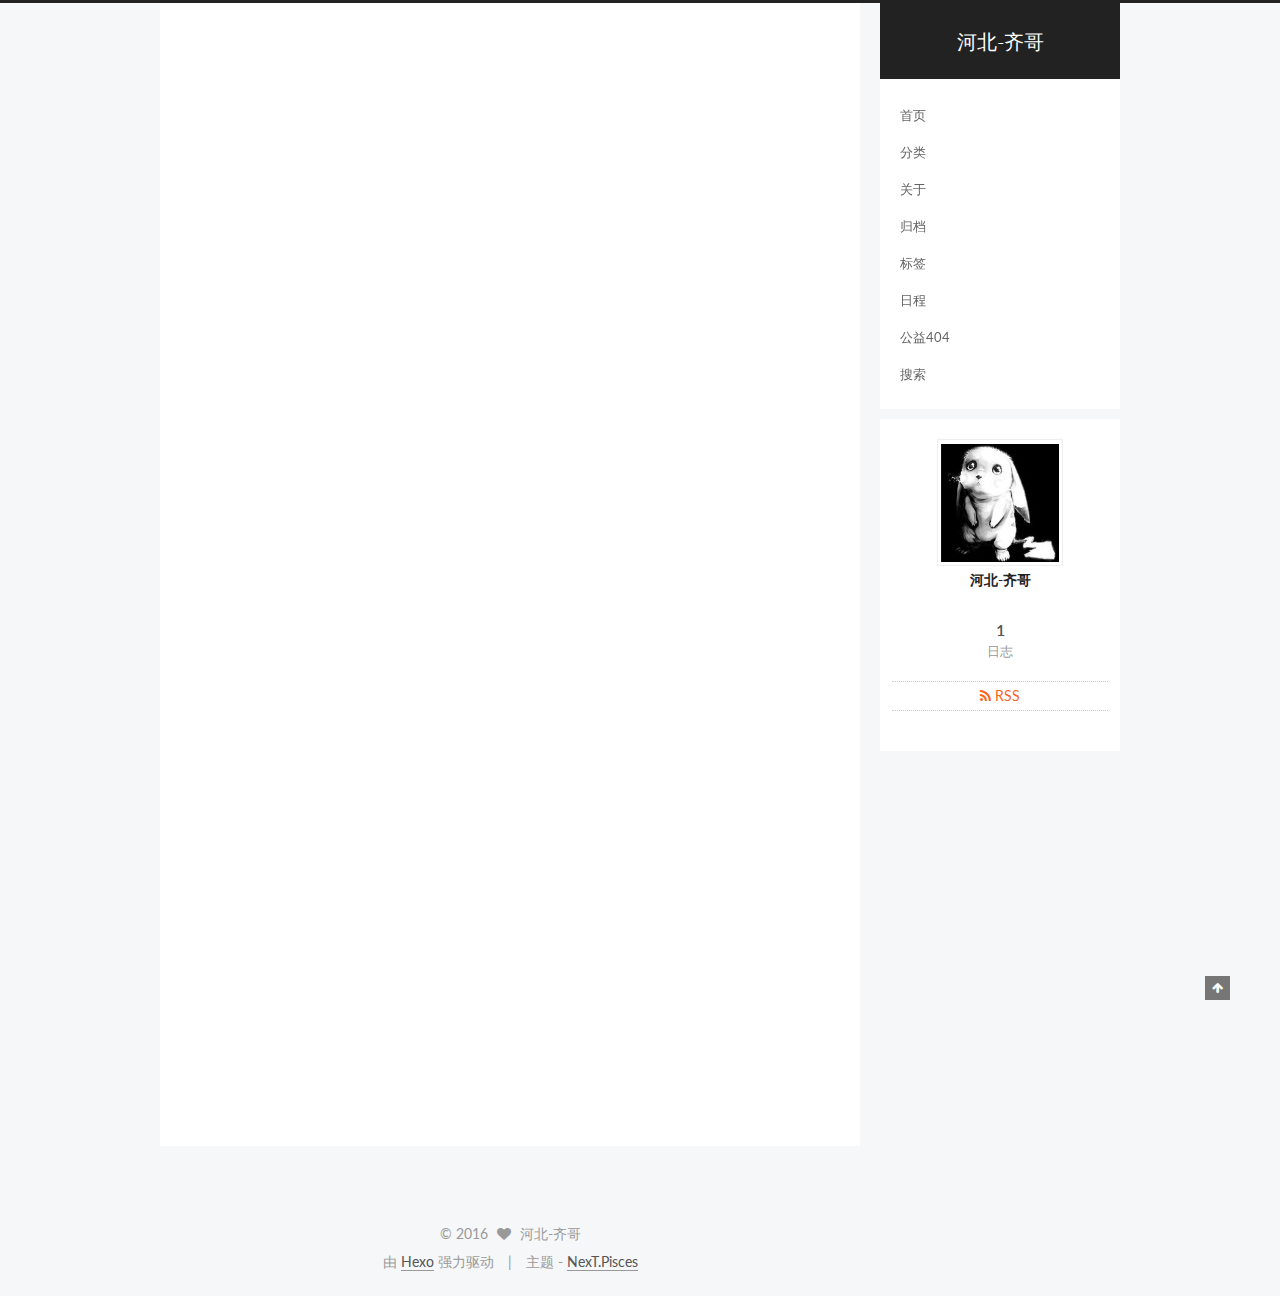
==== commit 80b52b1e: "Site updated: 2016-11-06 15:51:11" ====
--- a/index.html
+++ b/index.html
@@ -74,7 +74,7 @@
 
 
 
-  <link rel="alternate" href="/atom.xml" title="Hexo" type="application/atom+xml" />
+  <link rel="alternate" href="/atom.xml" title="河北-齐哥" type="application/atom+xml" />
 
 
 
@@ -87,11 +87,11 @@
 
 
 <meta property="og:type" content="website">
-<meta property="og:title" content="Hexo">
+<meta property="og:title" content="河北-齐哥">
 <meta property="og:url" content="http://yoursite.com/index.html">
-<meta property="og:site_name" content="Hexo">
+<meta property="og:site_name" content="河北-齐哥">
 <meta name="twitter:card" content="summary">
-<meta name="twitter:title" content="Hexo">
+<meta name="twitter:title" content="河北-齐哥">
 
 
 
@@ -115,7 +115,7 @@
   <link rel="canonical" href="http://yoursite.com/"/>
 
 
-  <title> Hexo </title>
+  <title> 河北-齐哥 </title>
 </head>
 
 <body itemscope itemtype="//schema.org/WebPage" lang="zh-Hans">
@@ -158,7 +158,7 @@
   <div class="custom-logo-site-title">
     <a href="/"  class="brand" rel="start">
       <span class="logo-line-before"><i></i></span>
-      <span class="site-title">Hexo</span>
+      <span class="site-title">河北-齐哥</span>
       <span class="logo-line-after"><i></i></span>
     </a>
   </div>
--- a/css/main.css
+++ b/css/main.css
@@ -1679,7 +1679,7 @@
   width: 4px;
   height: 4px;
   border-radius: 50%;
-  background: #0f7f29;
+  background: #acffd6;
 }
 .links-of-blogroll {
   font-size: 13px;
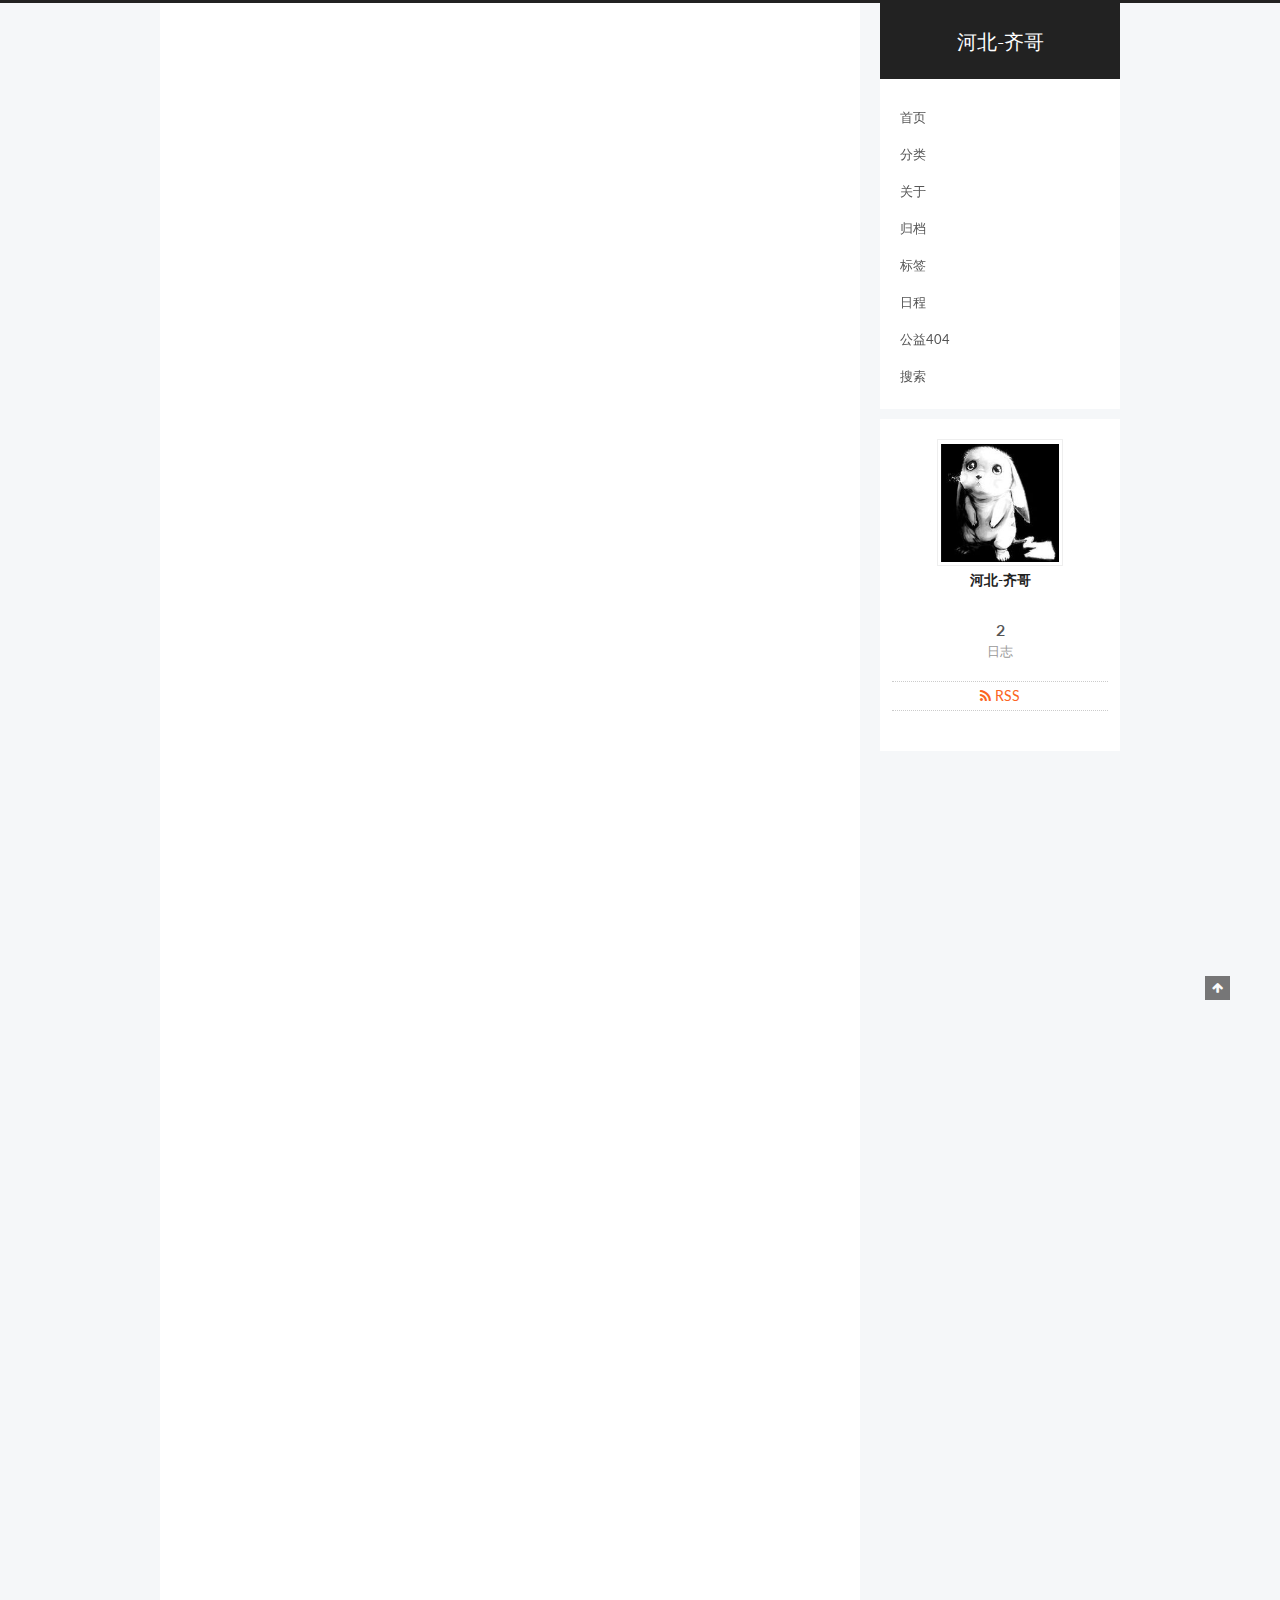
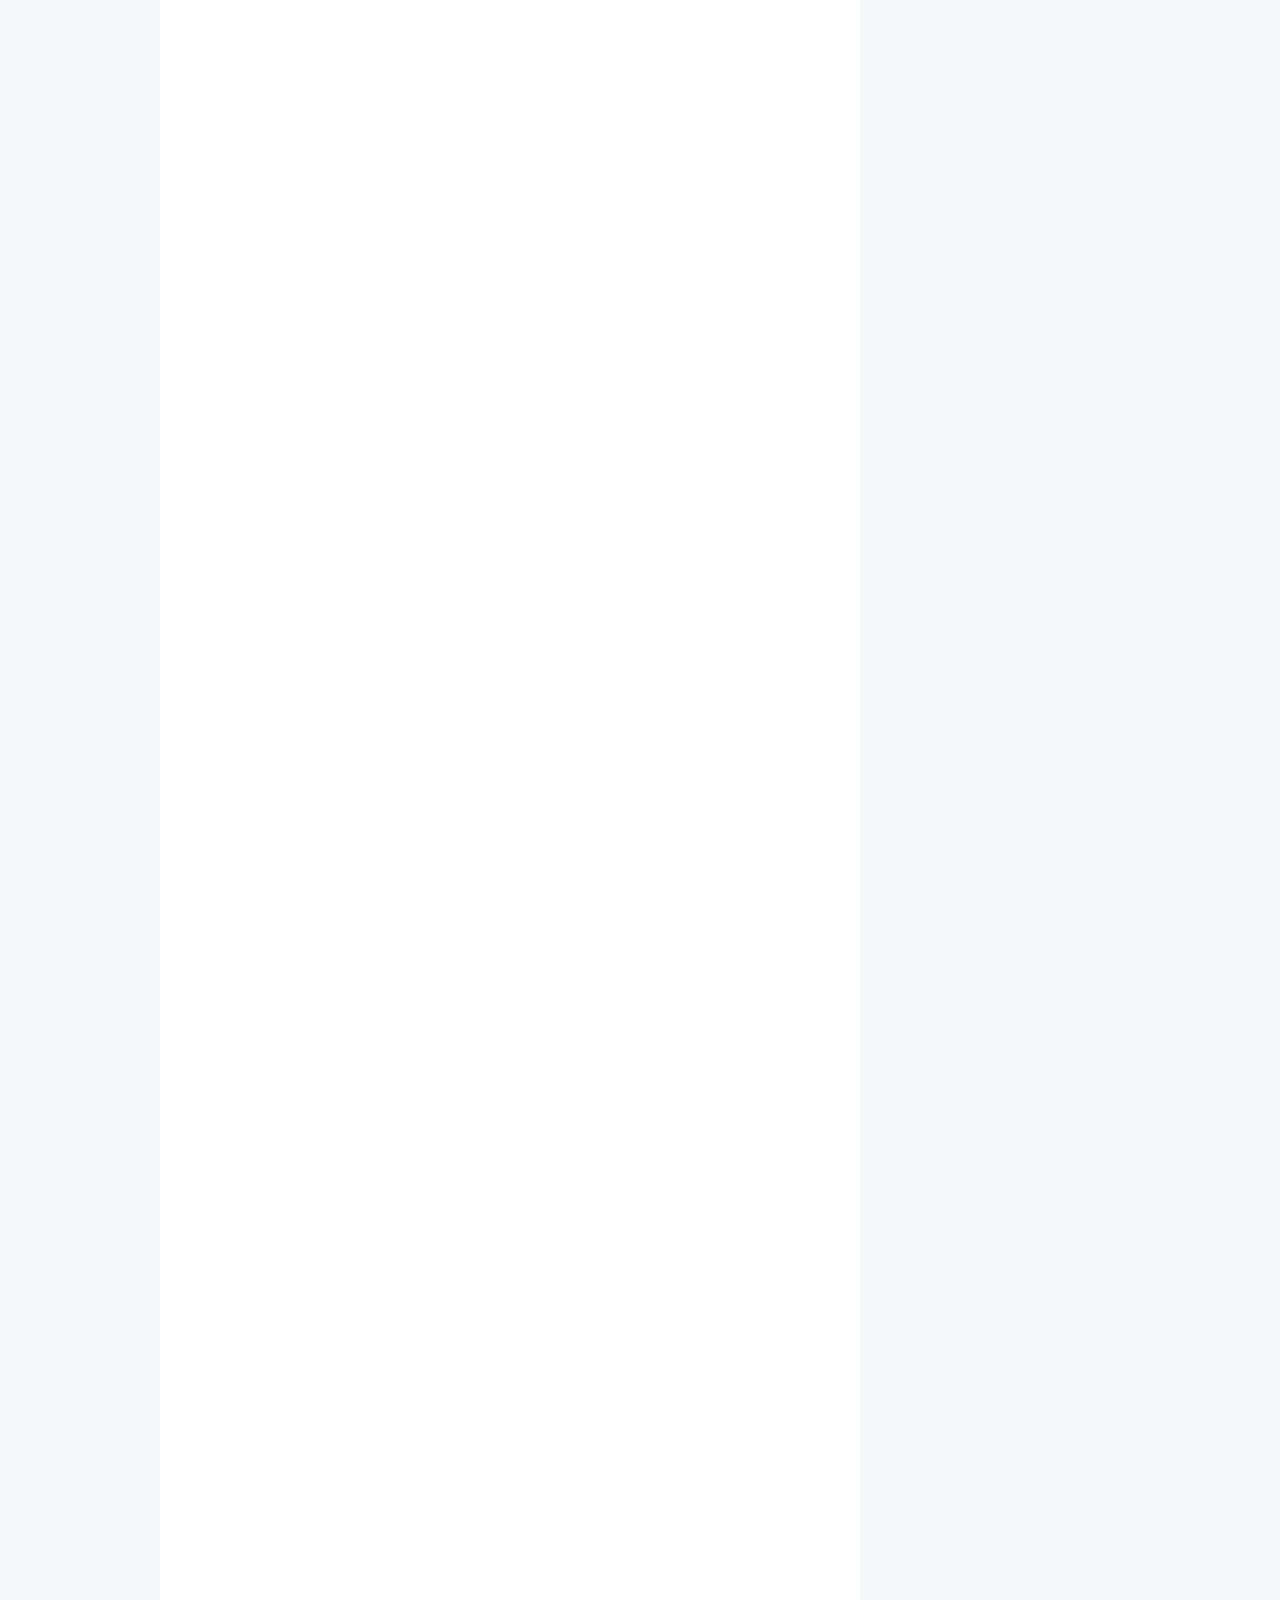
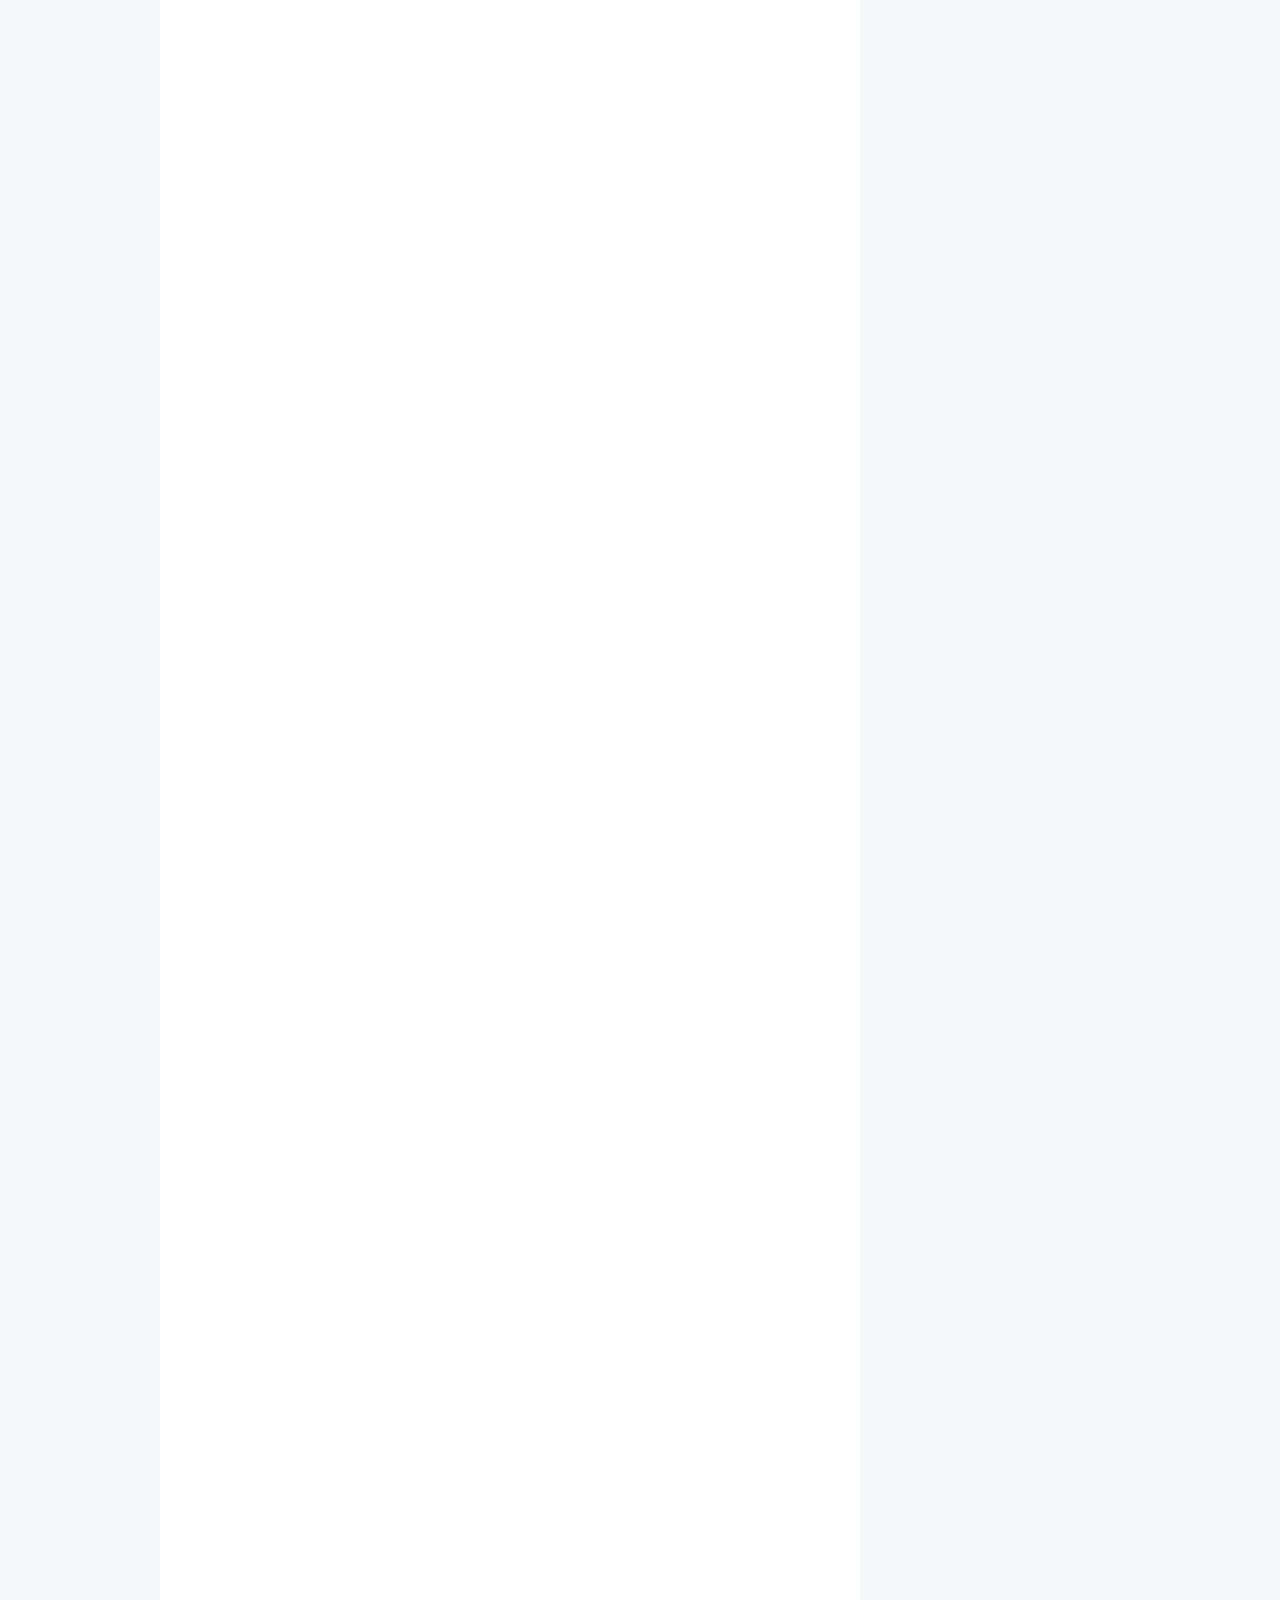
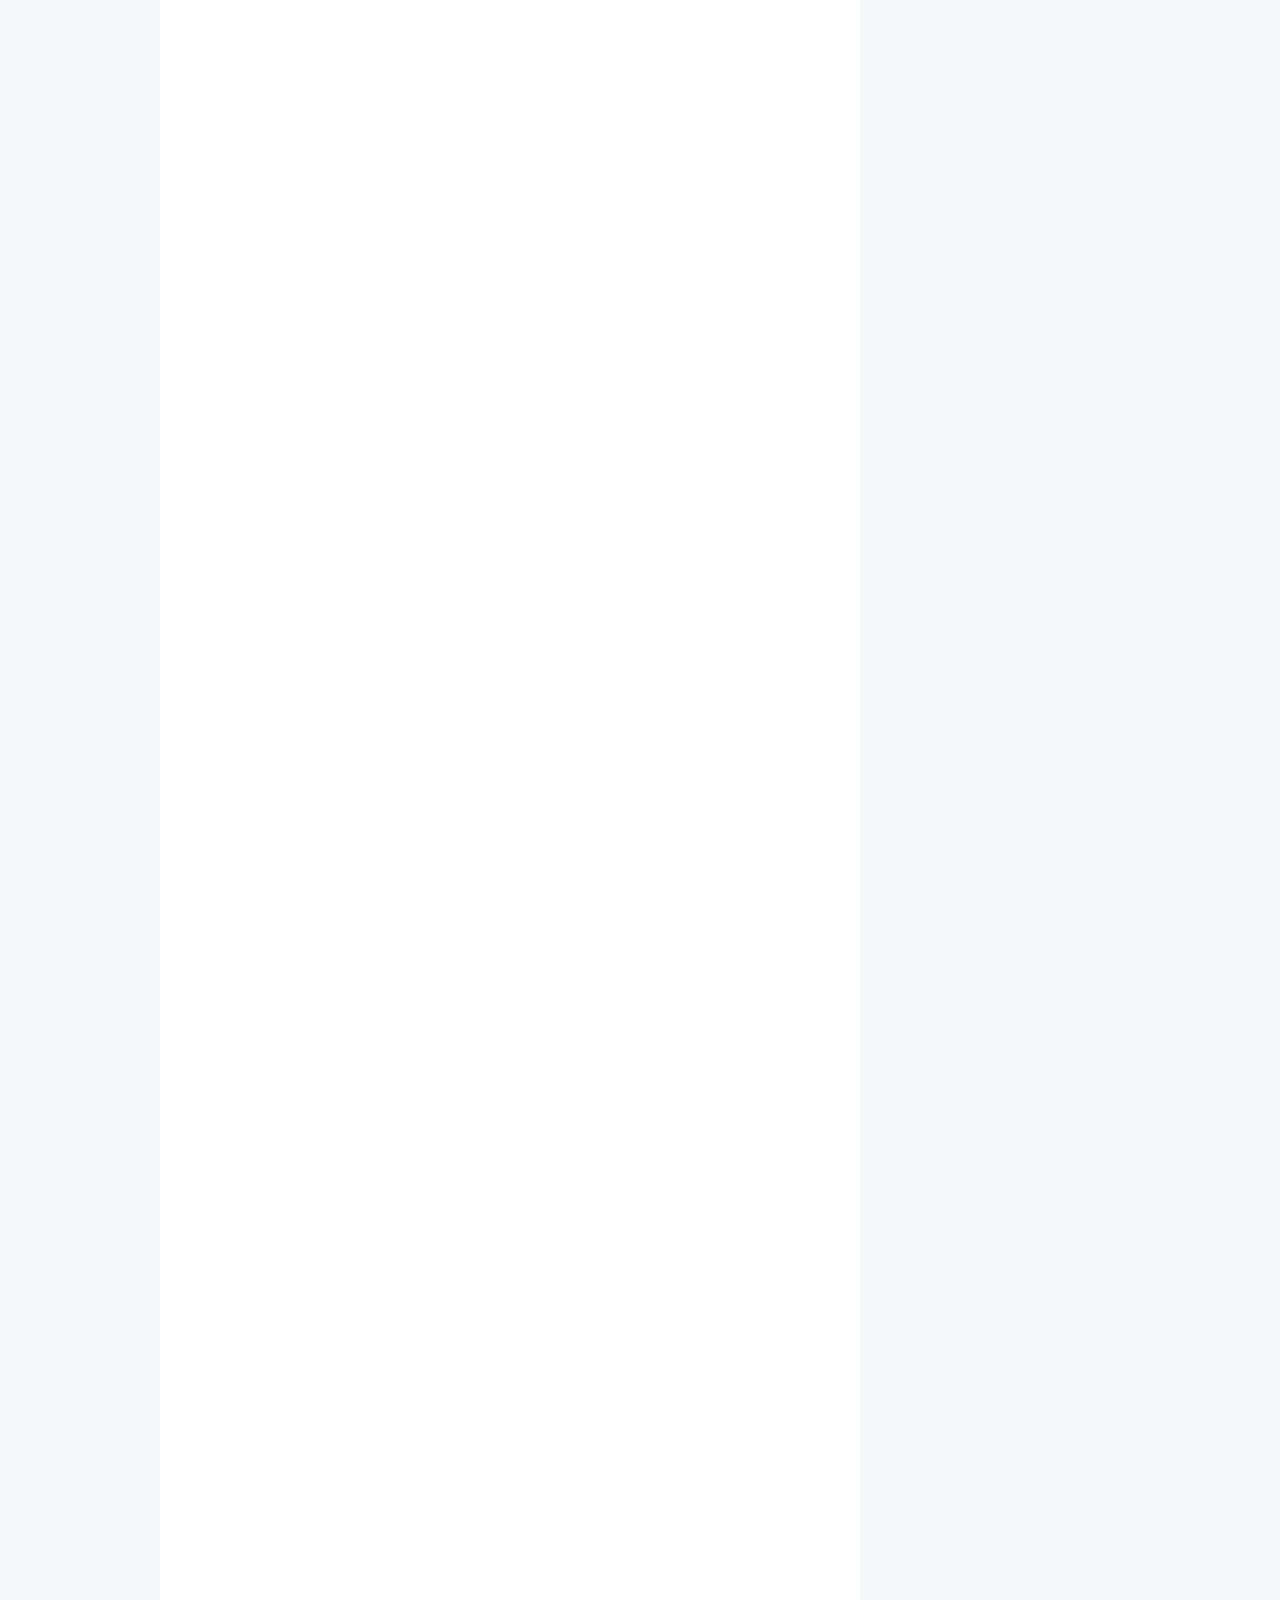
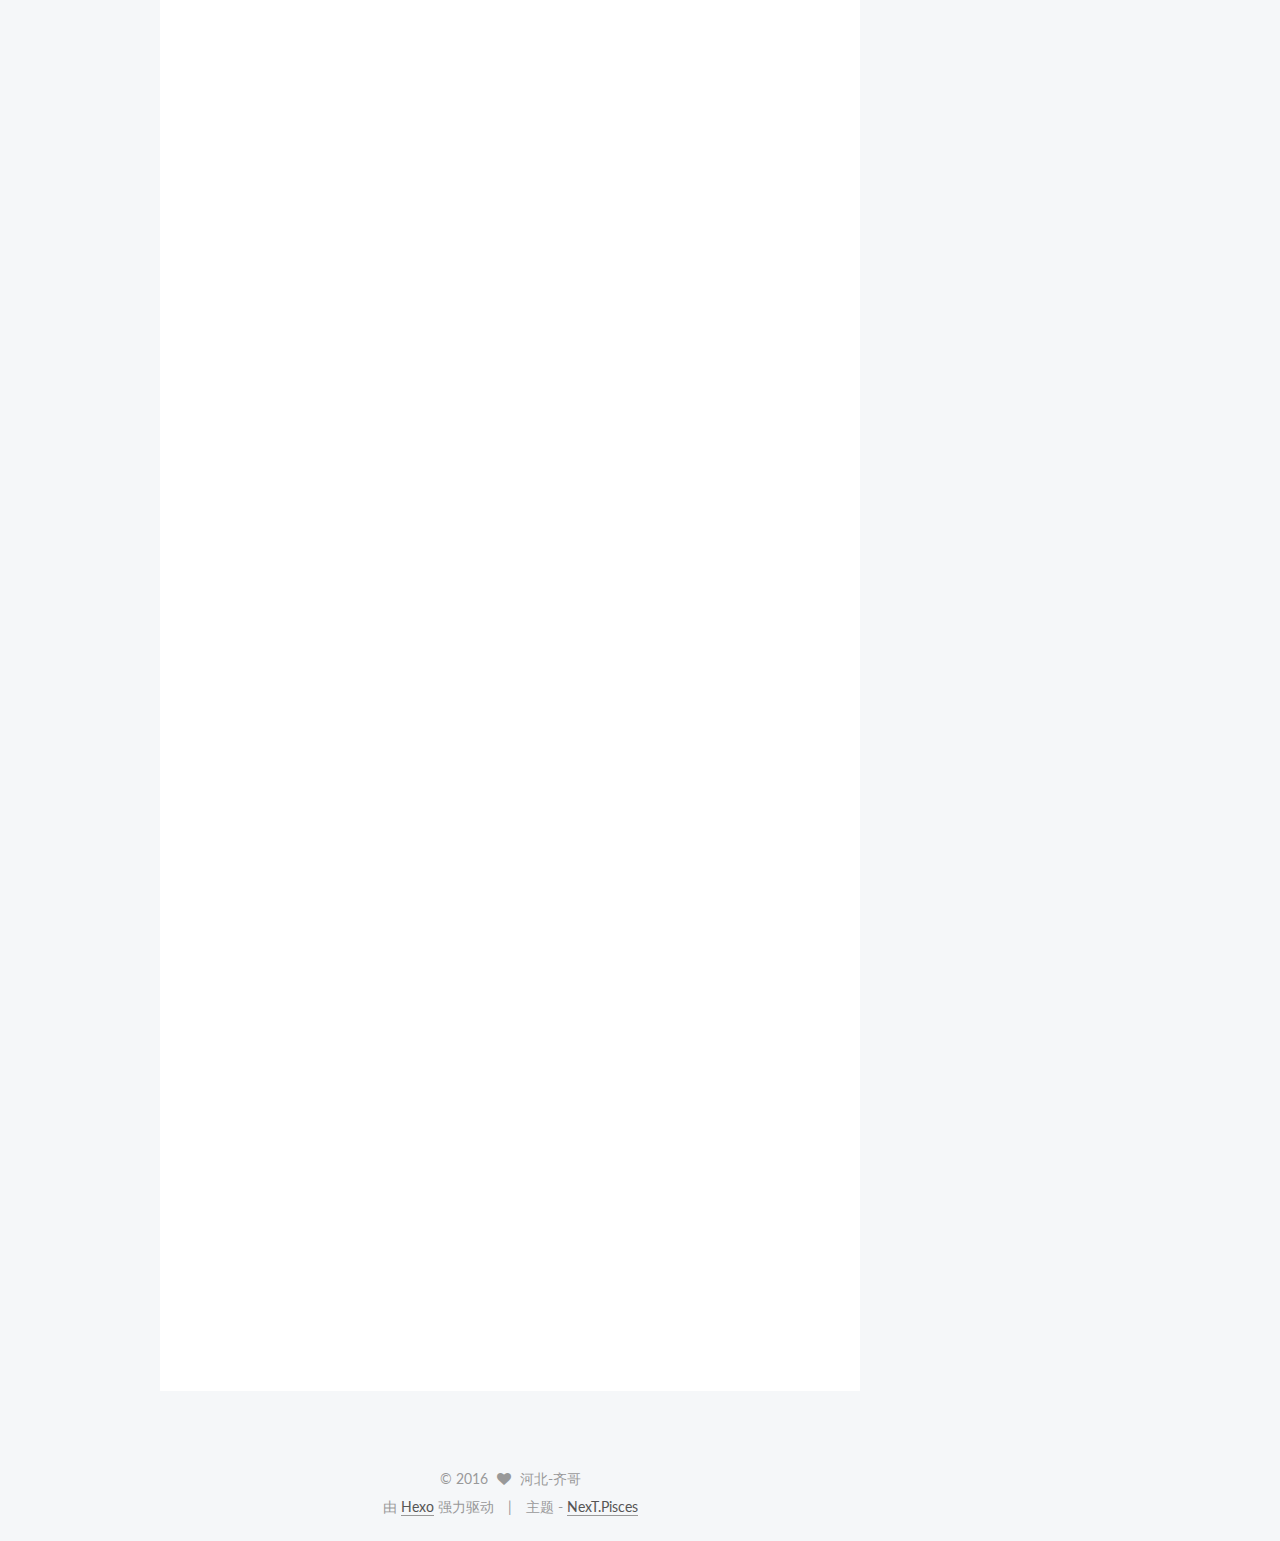
==== commit d9b3553c: "Site updated: 2016-11-06 16:05:01" ====
--- a/index.html
+++ b/index.html
@@ -273,6 +273,384 @@
           <div id="content" class="content">
             
   <section id="posts" class="posts-expand">
+    
+      
+
+  
+  
+
+  
+  
+  
+
+  <article class="post post-type-normal " itemscope itemtype="//schema.org/Article">
+
+    
+      <header class="post-header">
+
+        
+        
+          <h1 class="post-title" itemprop="name headline">
+            
+            
+              
+                
+                <a class="post-title-link" href="/2016/11/06/原生js封装的建议jqq库/" itemprop="url">
+                  原生js封装的建议jqq库
+                </a>
+              
+            
+          </h1>
+        
+
+        <div class="post-meta">
+          <span class="post-time">
+            <span class="post-meta-item-icon">
+              <i class="fa fa-calendar-o"></i>
+            </span>
+            <span class="post-meta-item-text">发表于</span>
+            <time itemprop="dateCreated" datetime="2016-11-06T15:54:44+08:00" content="2016-11-06">
+              2016-11-06
+            </time>
+          </span>
+
+          
+
+          
+            
+          
+
+          
+
+          
+          
+
+          
+        </div>
+      </header>
+    
+
+
+    <div class="post-body" itemprop="articleBody">
+
+      
+      
+
+      
+        
+          
+            <p>#原生js封装的简易的jq库</p>
+<p>##封装时间绑定</p>
+<pre><code>function myAddEvent(obj, sEv, fn)  //事件绑定
+{
+    if(obj.attachEvent)
+    {
+        obj.attachEvent(&apos;on&apos; + sEv, function(){
+            if(false==fn.call(obj))
+            {
+                event.cancelBubble=true;
+                return false;
+            };
+        });
+    }
+    else
+    {
+        obj.addEventListener(sEv, function(ev){
+            if(false==fn.call(obj))
+            {
+                ev.cancelBubble=true;
+                ev.preventDefault();
+            };
+        }, false);
+    }
+};
+</code></pre><p>##封装用class样式选取元素事件</p>
+<pre><code>function getByClass(oParent, sClass)  //用class选取元素
+{
+    var aEle=oParent.getElementsByTagName(&apos;*&apos;);
+    var aResult=[];
+    var i=0;
+
+    for(i=0; i&lt;aEle.length; i++)
+    {
+        if(aEle[i].className == sClass)
+        {
+            aResult.push(aEle[i]);
+        }
+    }
+    return aResult;
+};
+</code></pre><p>##封装获取外联样式表样式</p>
+<pre><code>function getStyle(obj, attr)  //获取样式
+{
+    if(obj.currentStyle)
+    {
+        return obj.currentStyle[attr];
+    }
+    else
+    {
+        return getComputedStyle(obj, false)[attr];
+    }
+};
+</code></pre><p>##VQuery函数相当于jq的$符号</p>
+<pre><code>function VQuery(vArg)
+{
+    this.elements=[];  //用来保存选中的元素
+
+    switch(typeof vArg)
+    {
+        case &apos;function&apos;: //传过来的如果是个函数
+            myAddEvent(window,&apos;load&apos;,vArg);
+            break;
+        case &apos;string&apos;:  //传过来的如果是字符串类型
+            switch(vArg.charAt(0))
+            {
+                case &apos;#&apos;:  //ID
+                    var obj=document.getElementById(vArg.substring(1));
+                    this.elements.push(obj);
+                    break;
+                case &apos;.&apos;:  //class
+                    this.elements=getByClass(document, vArg.substring(1));
+                    break;
+                default:  //tagName
+                    this.elements=document.getElementsByTagName(vArg);
+            }
+            break;
+        case &apos;object&apos;:
+            this.elements.push(vArg);
+            break;
+    }
+};
+</code></pre><p>##在原型上添加click事件以方便后续的调用 返回this当前函数了，是为了想jq一样可以连缀的写法</p>
+<pre><code>VQuery.prototype.click=function (fn)
+{
+    var i=0;
+    for(i=0; i&lt;this.elements.length; i++)
+    {
+        myAddEvent(this.elements[i], &apos;click&apos;, fn);
+    }
+    return this;
+};
+
+VQuery.prototype.show=function()
+{
+    var i=0;
+
+    for(i=0; i&lt;this.elements.length; i++)
+    {
+        this.elements[i].style.display = &apos;block&apos;;
+    }
+    return this;
+};
+
+VQuery.prototype.hide=function()
+{
+    var i=0;
+
+    for(i=0; i&lt;this.elements.length; i++)
+    {
+        this.elements[i].style.display = &apos;none&apos;;
+    }
+    return this;
+};
+
+VQuery.prototype.hover=function (fnOver, fnOut)
+{
+    var i=0;
+    for(i=0; i&lt;this.elements.length; i++)
+    {
+        myAddEvent(this.elements[i], &apos;mouseover&apos;, fnOver);
+        myAddEvent(this.elements[i], &apos;mouseout&apos;, fnOut);
+    }
+    return this;
+};
+
+VQuery.prototype.css=function(attr, value)
+{
+    if(arguments.length==2)  //设置样式
+    {
+        var i = 0;
+        for(i=0; i&lt;this.elements.length; i++)
+        {
+            this.elements[i].style[attr]=value;
+        }
+    }
+    else  //获取样式
+    {    
+        if(typeof attr==&apos;string&apos;)
+        {
+            return getStyle(this.elements[0], attr);
+        }
+        else
+        {
+            for(i=0;i&lt;this.elements.length;i++)
+            {
+                var k=&apos;&apos;;
+                for(k in attr)
+                {
+                    this.elements[i].style[k]=attr[k];
+                }
+            }
+        }
+    }
+
+    return this;
+};
+
+VQuery.prototype.toggle=function()
+{
+    var i =0;
+    var _arguments=arguments; //存在arguments为了防止调用addToggle获取不到arguments
+
+    for(i=0; i&lt;this.elements.length; i++)
+    {
+        addToggle(this.elements[i]);
+    }
+
+    function addToggle(obj)
+    {
+        var count=0;
+        myAddEvent(obj, &apos;click&apos;, function(){
+            _arguments[count++ % _arguments.length].call(obj);
+        });
+    }
+    return this;
+};
+
+VQuery.prototype.attr=function(attr, value)
+{
+    if(arguments.length==2)
+    {
+        var i=0;
+        for(i=0; i&lt;this.elements.length; i++)
+        {
+            this.elements[i][attr]=value;  //设置属性
+        }
+    }
+    else
+    {
+        return this.elements[0][attr];  //返回属性
+    }
+    return this;
+};
+
+VQuery.prototype.eq=function(n)
+{
+    return $(this.elements[n]);
+}
+
+function appendArr(arr1, arr2)
+{
+    var i=0;
+
+    for(i=0; i&lt;arr2.length; i++)
+    {
+        arr1.push(arr2[i]);
+    }
+}
+
+VQuery.prototype.find=function(str)
+{
+    var i=0;
+    var aResult=[];
+
+    for(i=0; i&lt;this.elements.length; i++)
+    {
+        switch(str.charAt(0))
+        {
+            case &apos;.&apos;:  //class
+                var aEle=getByClass(this.elements[i], str.substring(1));
+                aResult=aResult.concat(aEle);
+                break;
+            default:  //标签
+                var aEle=this.elements[i].getElementsByTagName(str);
+                appendArr(aResult,aEle);
+        }
+    }
+    var newVquery=$();
+    newVquery.elements=aResult;
+
+    return newVquery;
+};
+
+function getIndex(obj)
+{
+    var aBrother=obj.parentNode.children;
+    var i=0;
+
+    for(i=0; i&lt;aBrother.length; i++)
+    {
+        if(aBrother[i]==obj)
+        {
+            return i;
+        }
+    }
+}
+
+VQuery.prototype.index=function()
+{
+    return getIndex(this.elements[0]);
+}
+
+function $(vArg)
+{
+    return new VQuery(vArg);
+};
+
+VQuery.prototype.bind=function(sEv, fn)
+{
+    var i=0;
+    for(i=0;i&lt;this.elements.length;i++)
+    {
+        myAddEvent(this.elements[i], sEv, fn);
+    }
+};
+
+VQuery.prototype.extend=function(name, fn)
+{
+    VQuery.prototype[name]=fn;
+}
+
+$().extend(&apos;size&apos;, function(){
+    return this.elements.length;
+});
+
+$().extend(&apos;animate&apos;, function(json){
+    var i=0;
+
+    for(i=0; i&lt;this.elements.length; i++)
+    {
+        startMove(this.elements[i], json);
+    }
+});
+</code></pre><p>###本篇内容是根据网上视频内容学习的结果，</p>
+
+          
+        
+      
+    </div>
+
+    <div>
+      
+    </div>
+
+    <div>
+      
+    </div>
+
+    <footer class="post-footer">
+      
+
+      
+
+      
+      
+        <div class="post-eof"></div>
+      
+    </footer>
+  </article>
+
+
     
       
 
@@ -417,7 +795,7 @@
         <nav class="site-state motion-element">
           <div class="site-state-item site-state-posts">
             <a href="/archives">
-              <span class="site-state-item-count">1</span>
+              <span class="site-state-item-count">2</span>
               <span class="site-state-item-name">日志</span>
             </a>
           </div>
--- a/css/main.css
+++ b/css/main.css
@@ -1679,7 +1679,7 @@
   width: 4px;
   height: 4px;
   border-radius: 50%;
-  background: #acffd6;
+  background: #71ecb3;
 }
 .links-of-blogroll {
   font-size: 13px;
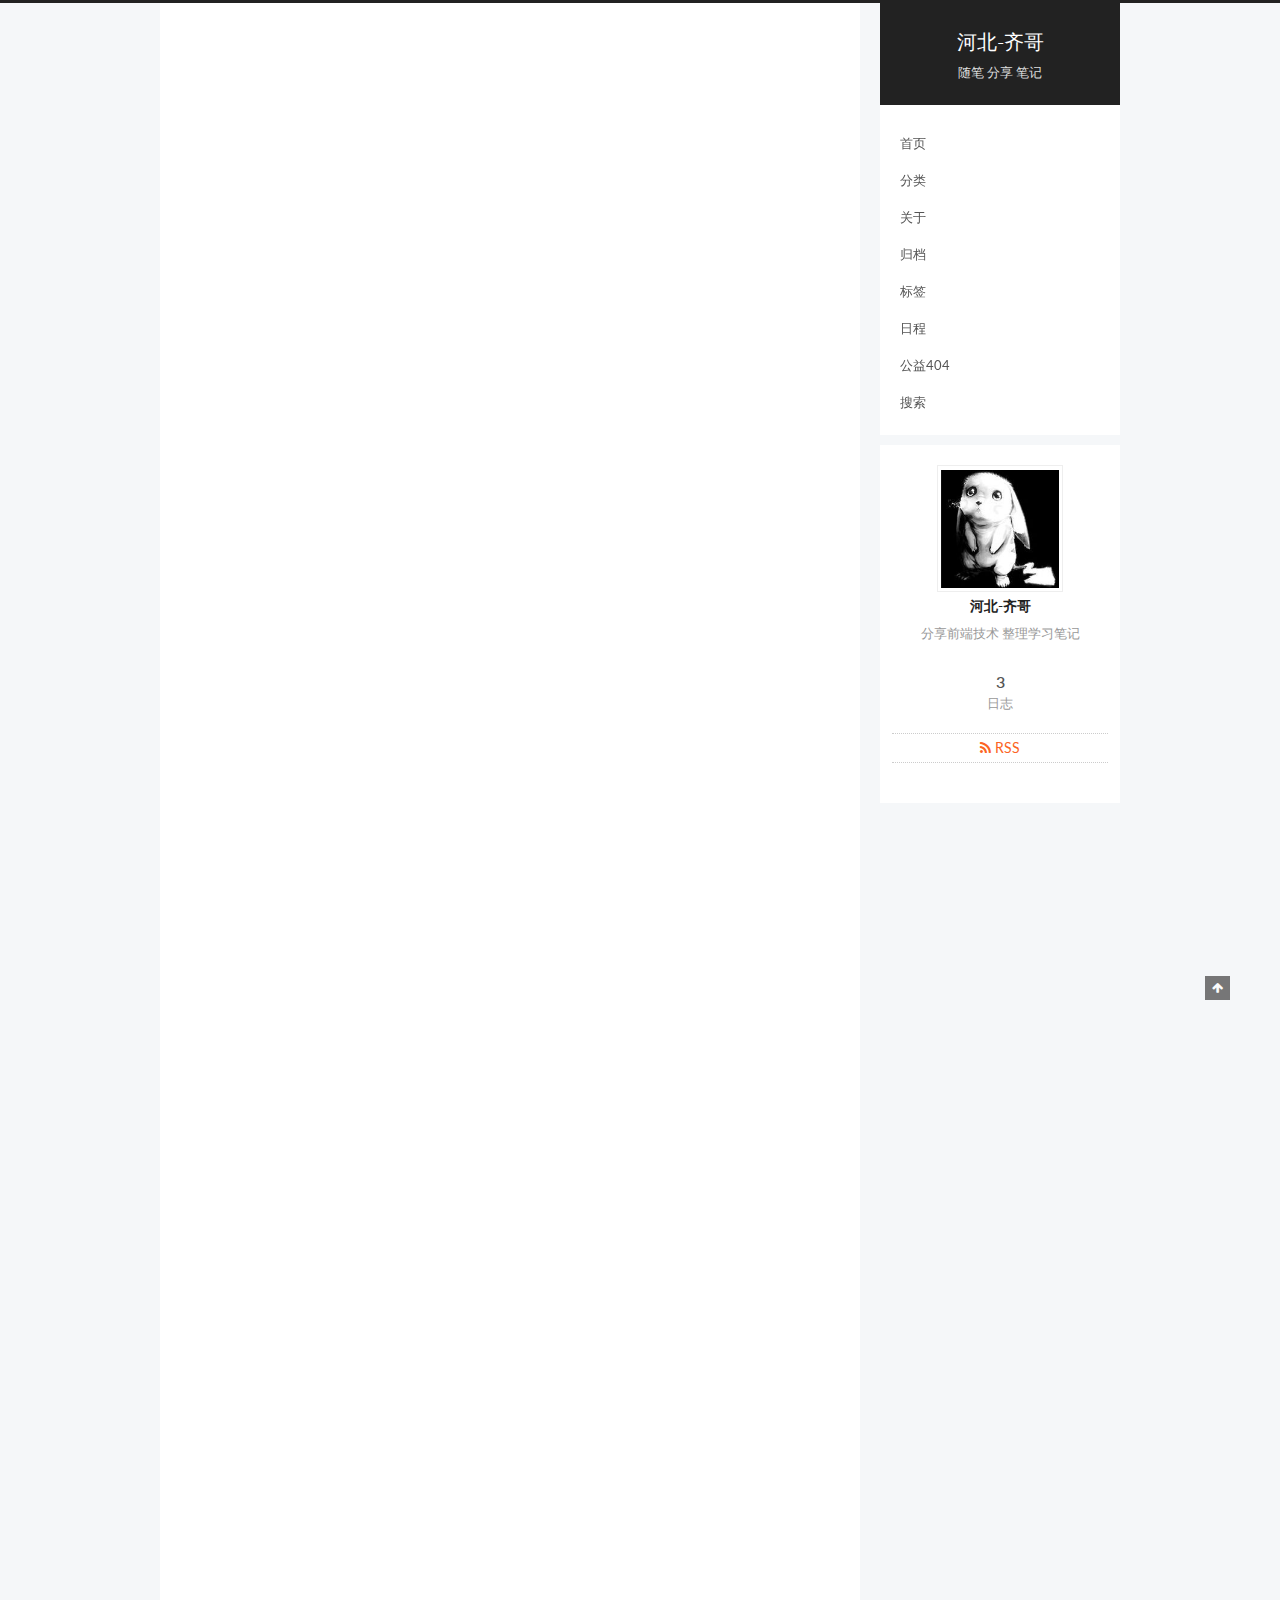
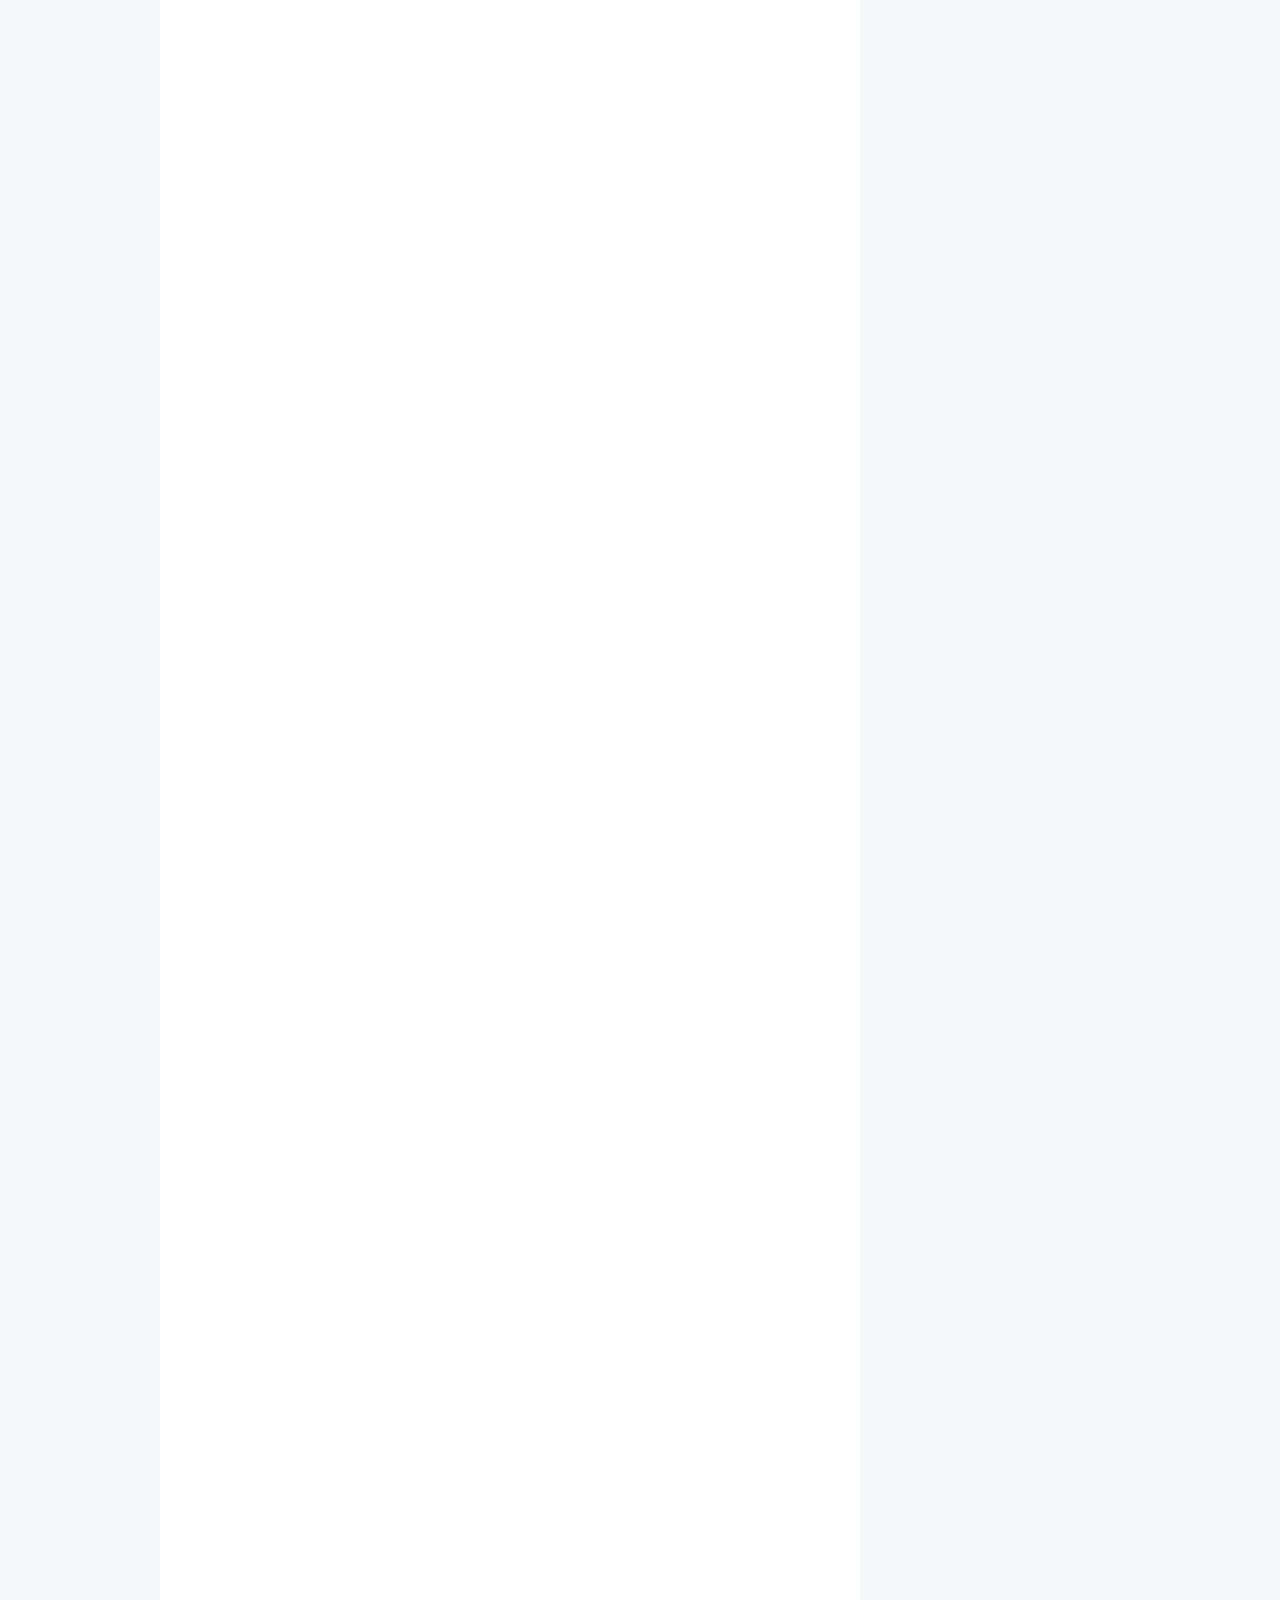
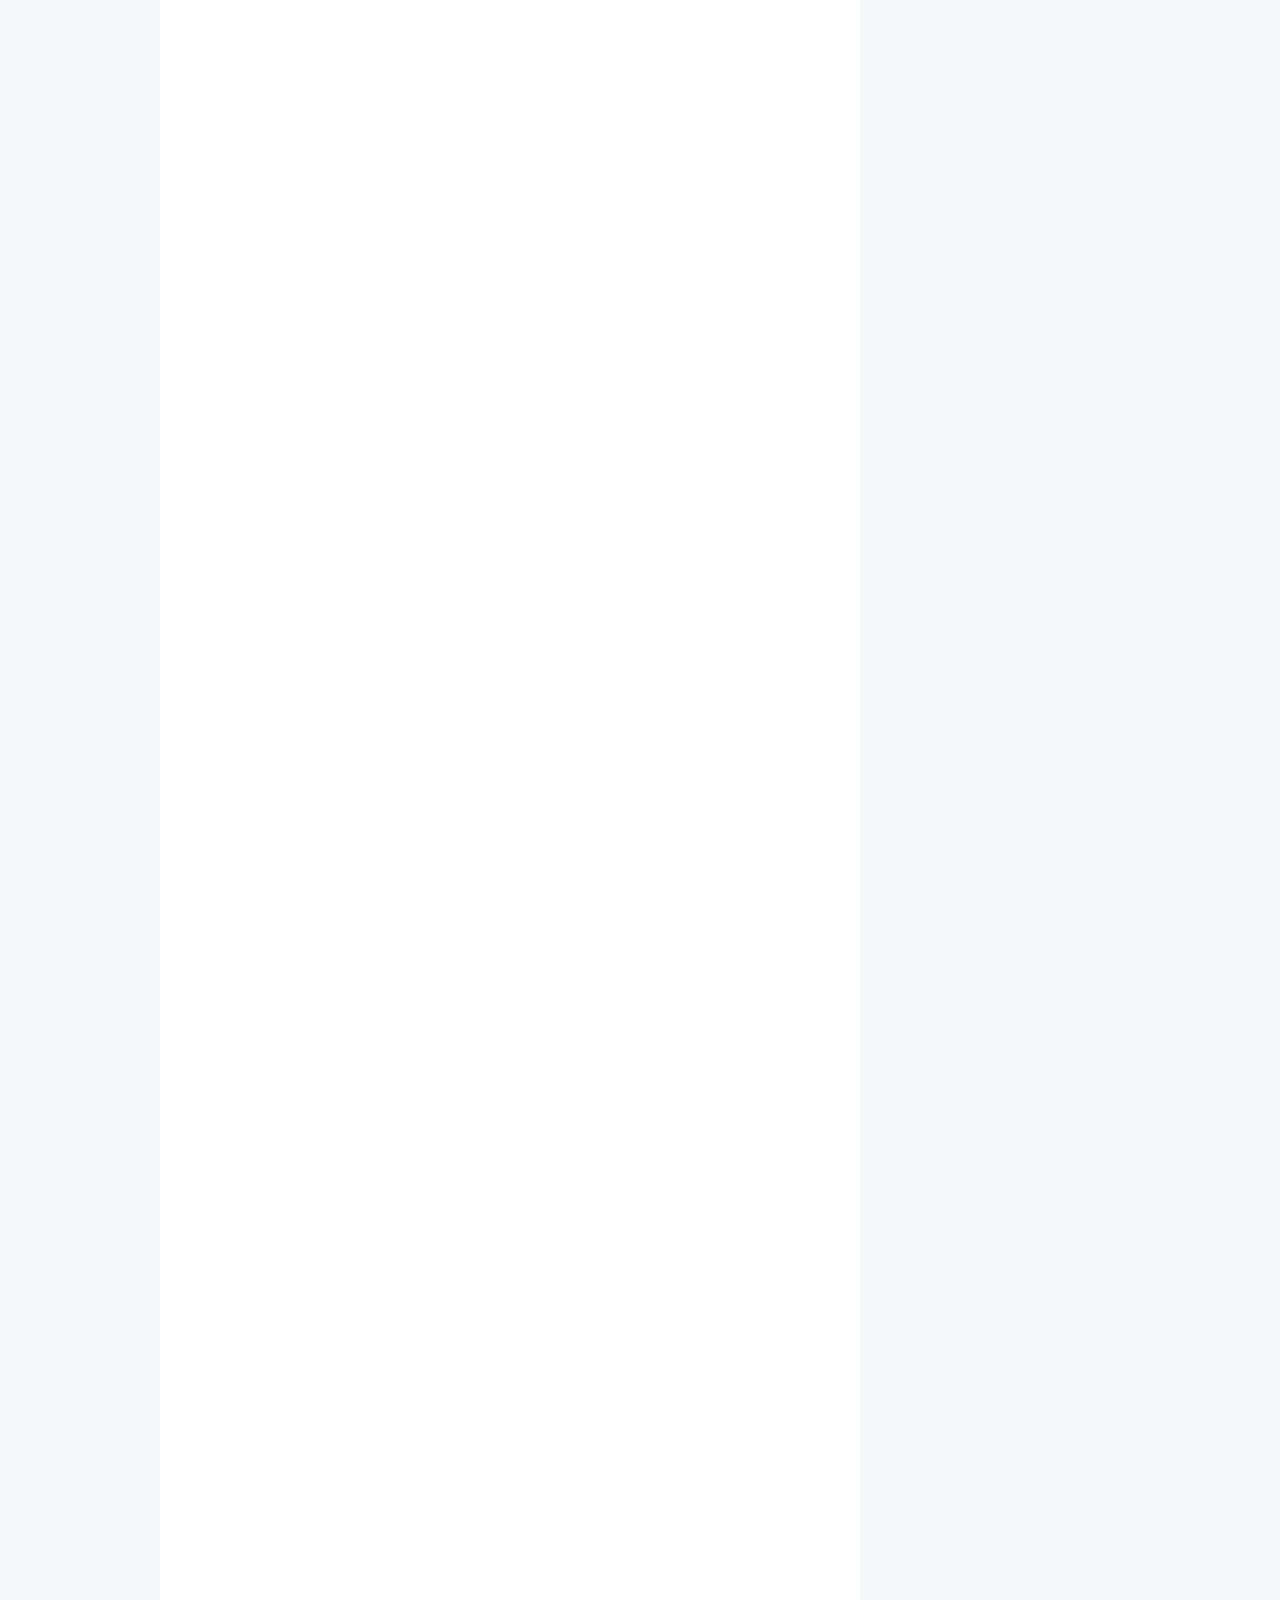
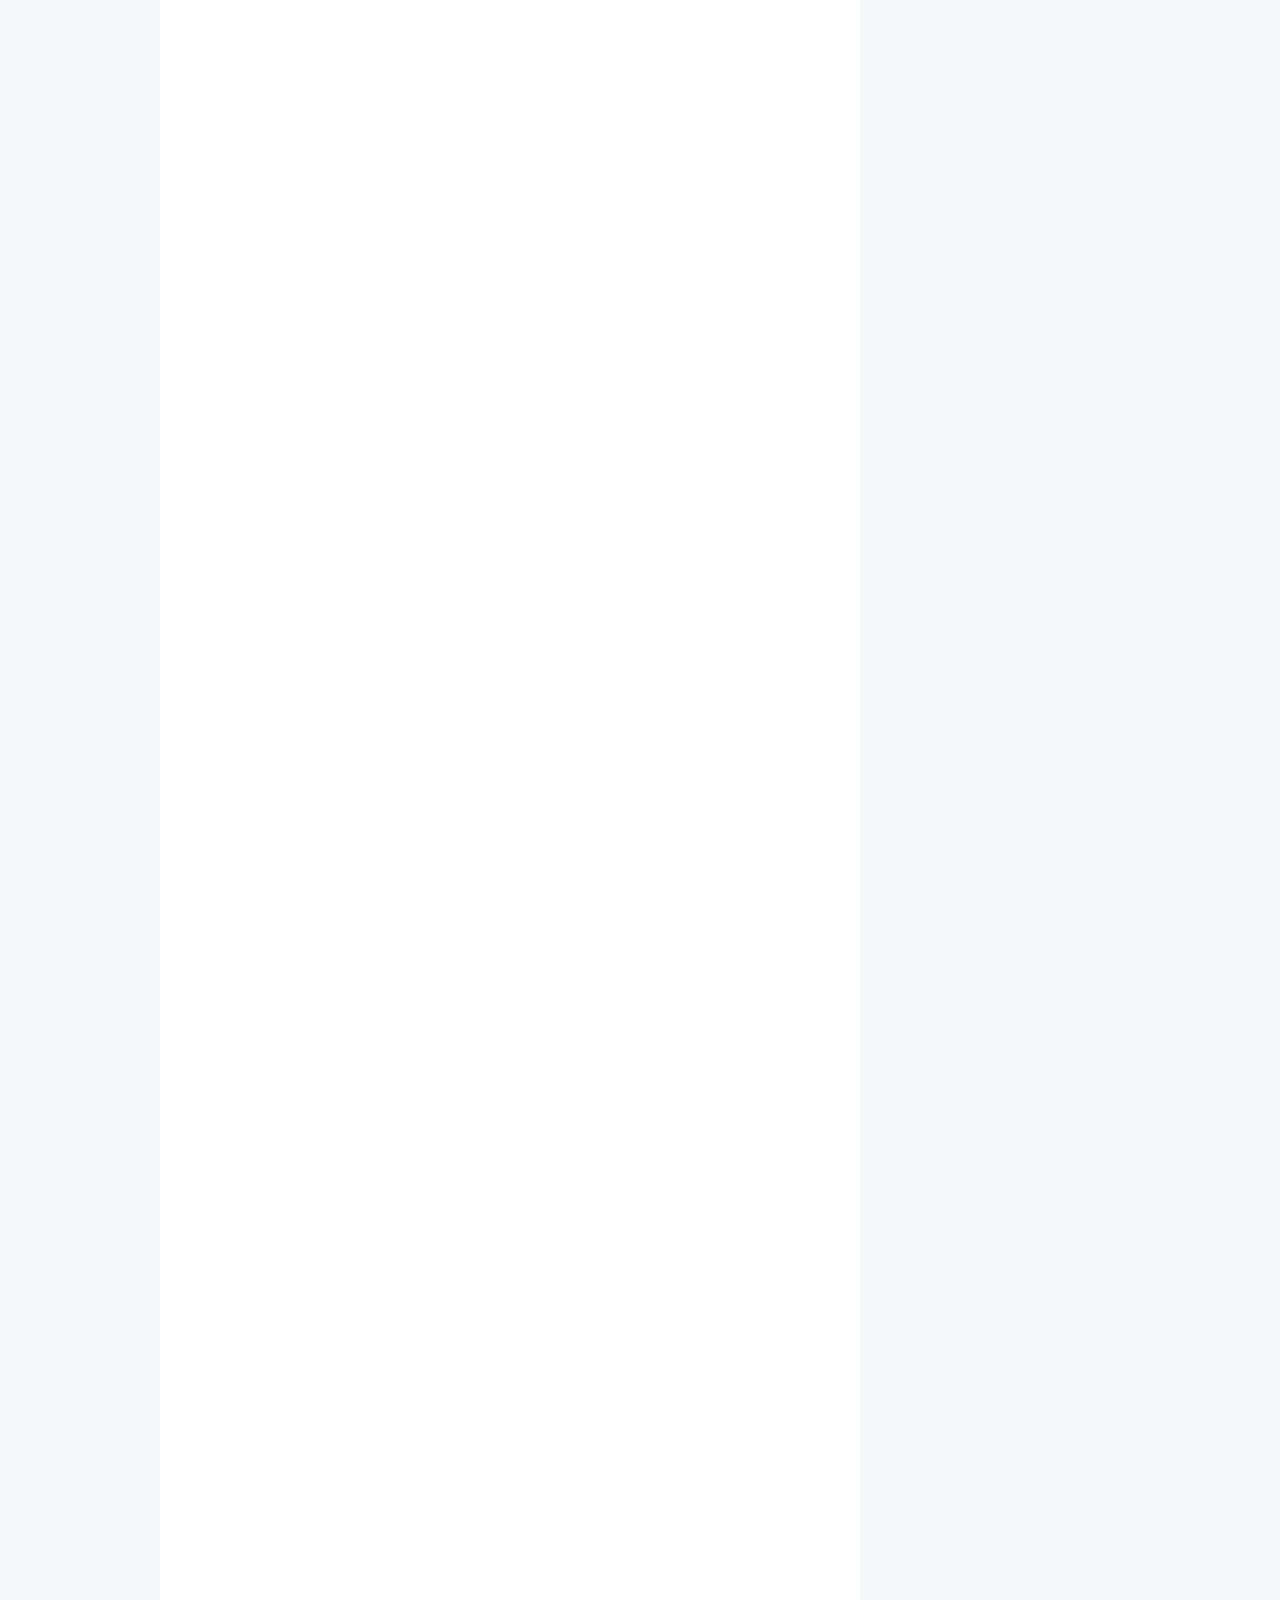
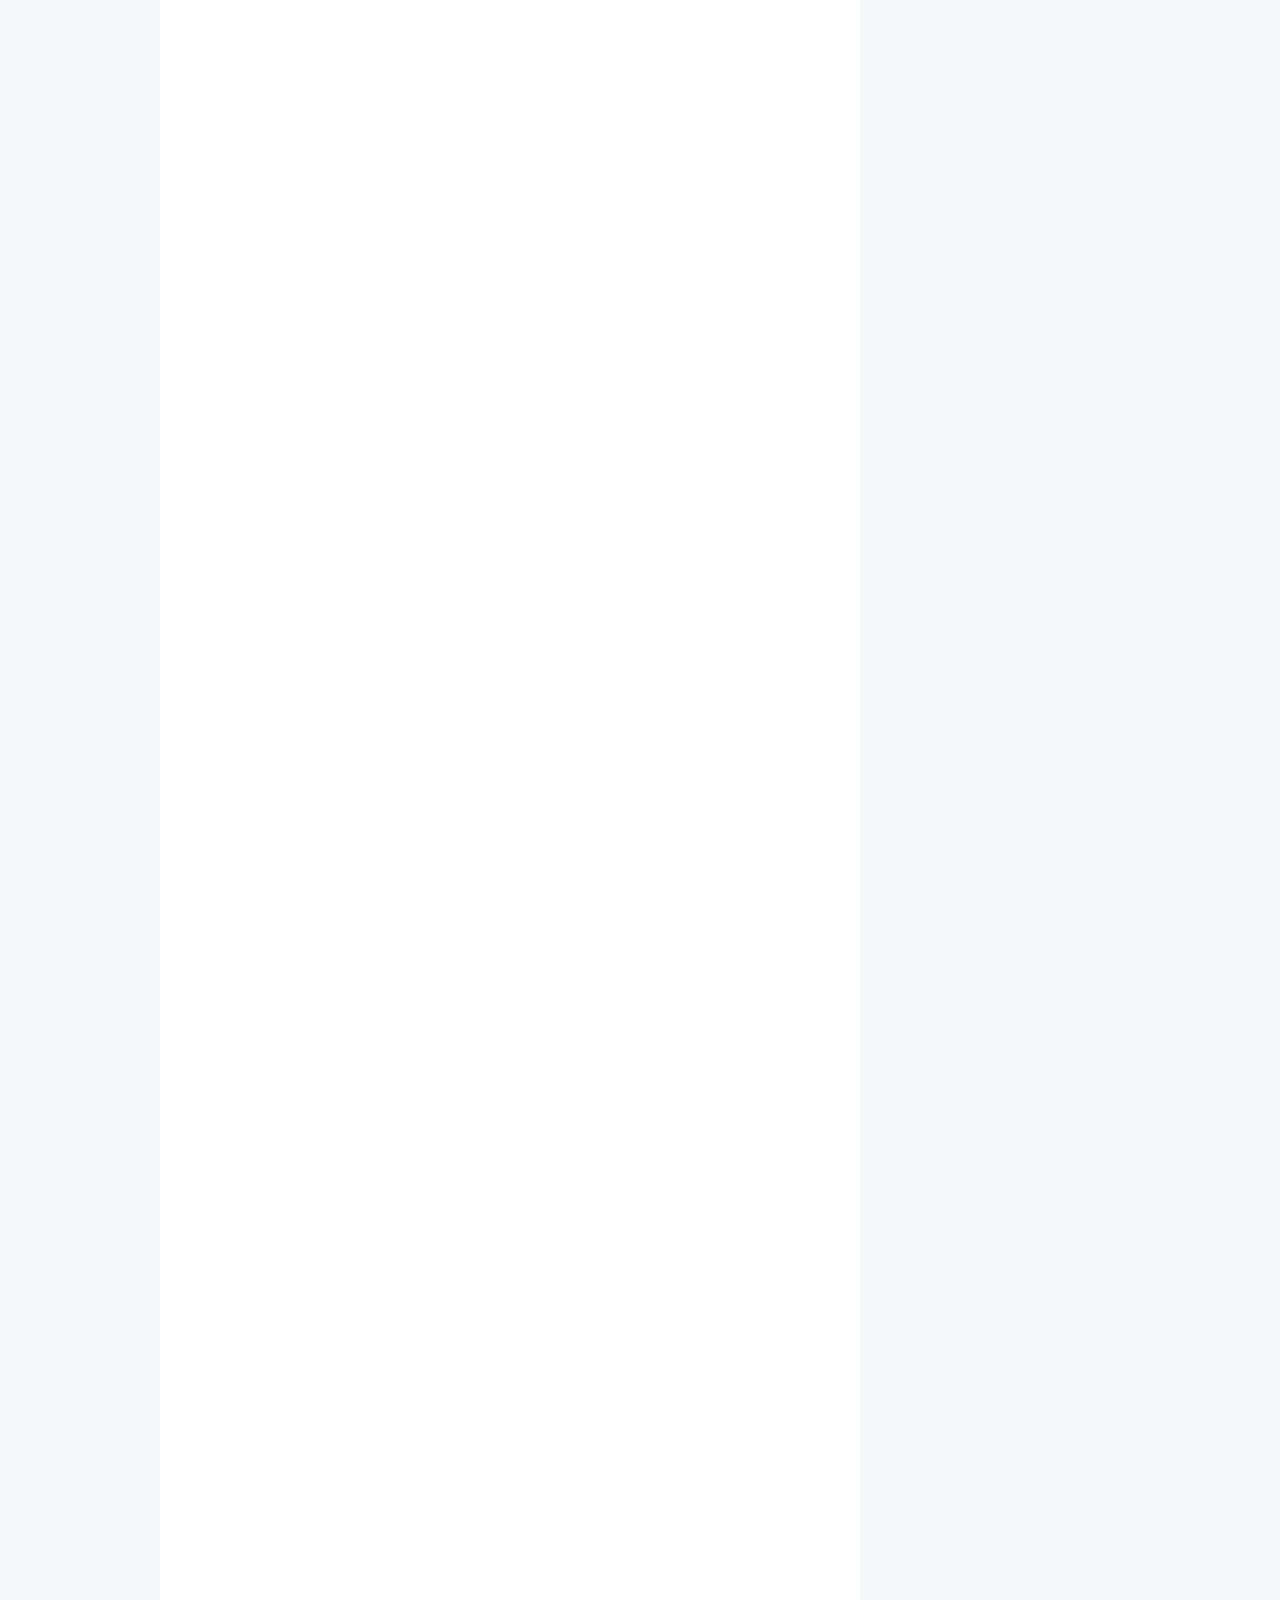
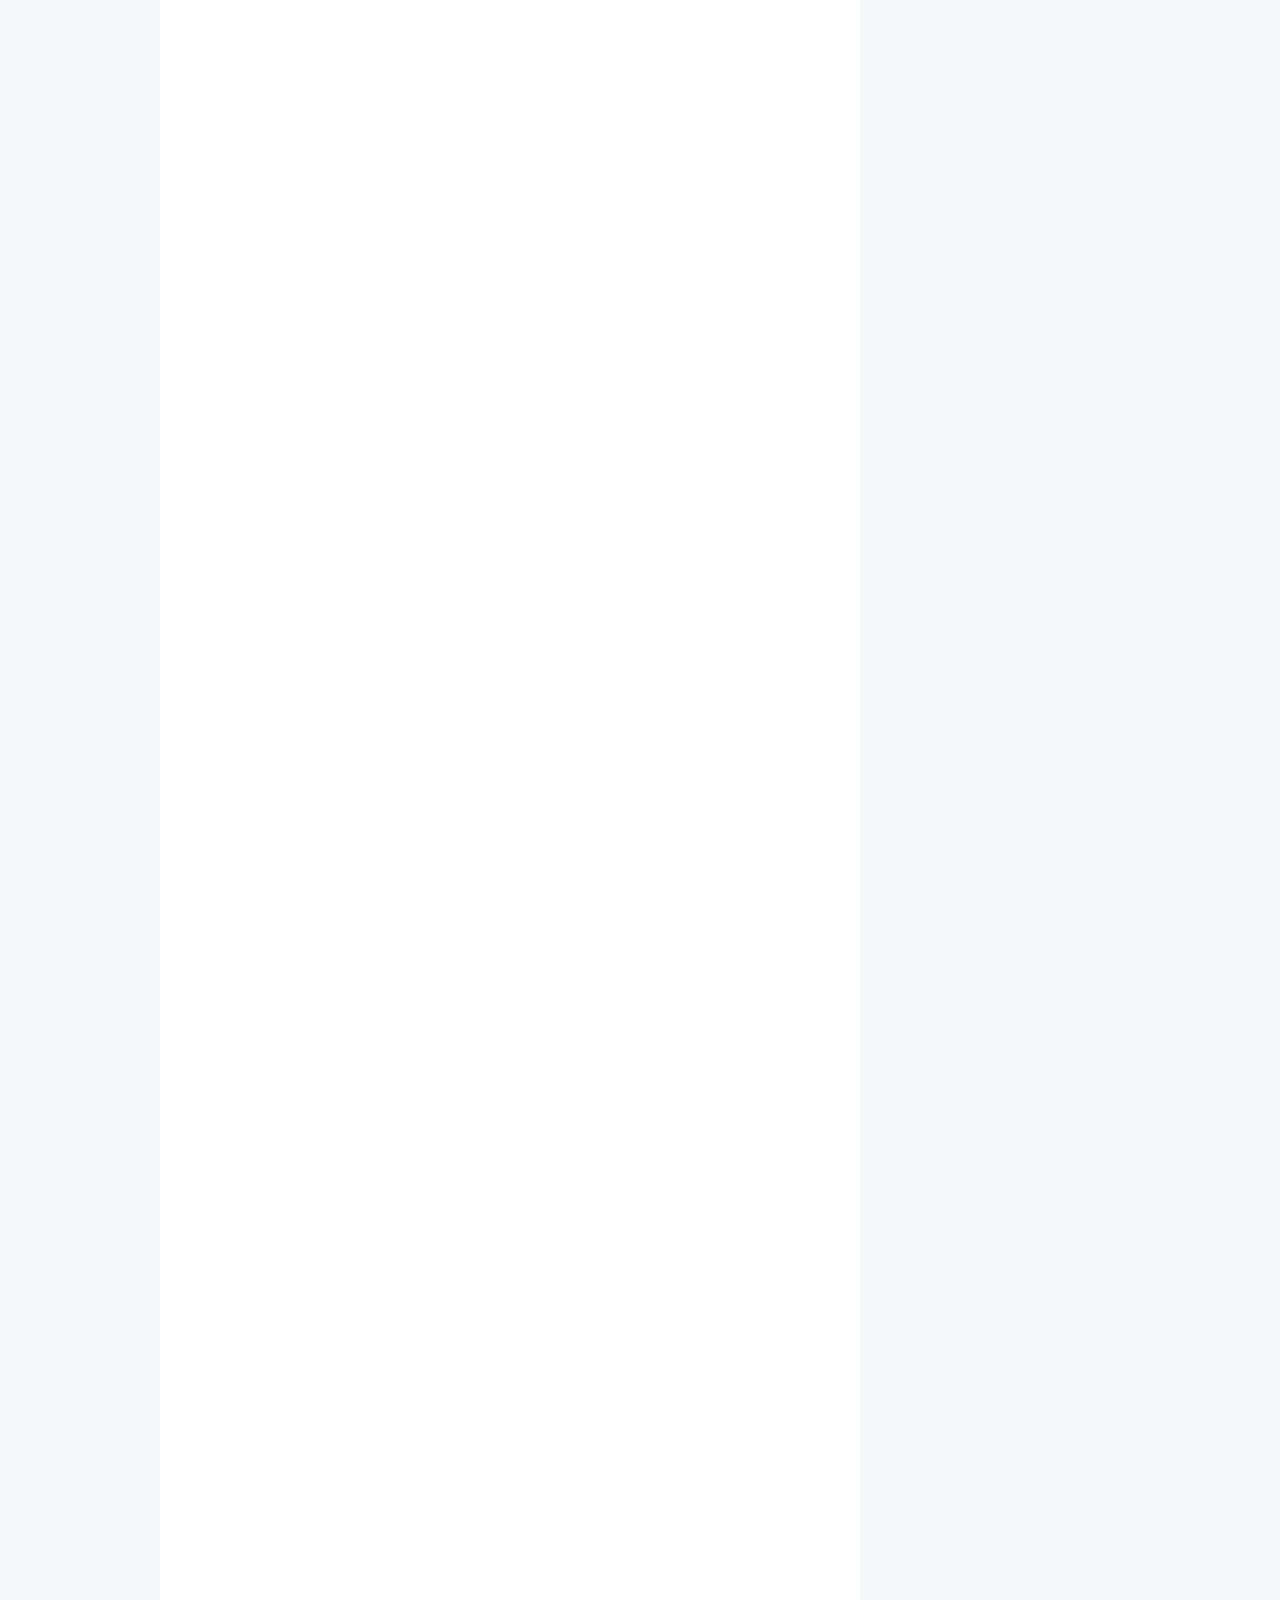
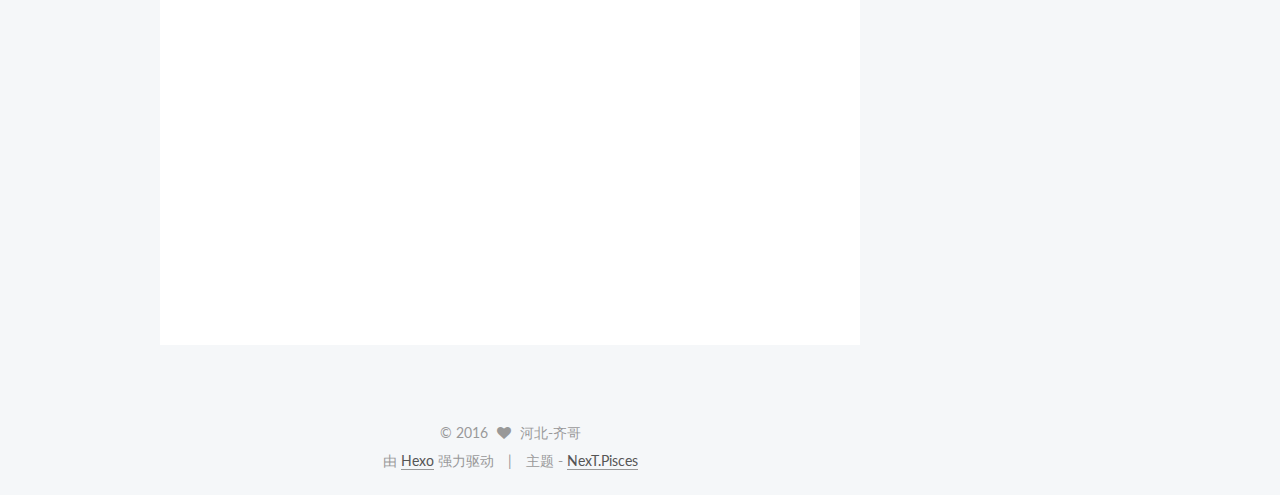
==== commit 8c2b51ab: "Site updated: 2016-11-06 18:28:44" ====
--- a/index.html
+++ b/index.html
@@ -86,12 +86,15 @@
 
 
 
+<meta name="description" content="分享前端技术 整理学习笔记">
 <meta property="og:type" content="website">
 <meta property="og:title" content="河北-齐哥">
 <meta property="og:url" content="http://yoursite.com/index.html">
 <meta property="og:site_name" content="河北-齐哥">
+<meta property="og:description" content="分享前端技术 整理学习笔记">
 <meta name="twitter:card" content="summary">
 <meta name="twitter:title" content="河北-齐哥">
+<meta name="twitter:description" content="分享前端技术 整理学习笔记">
 
 
 
@@ -162,7 +165,7 @@
       <span class="logo-line-after"><i></i></span>
     </a>
   </div>
-  <p class="site-subtitle"></p>
+  <p class="site-subtitle">随笔 分享 笔记</p>
 </div>
 
 <div class="site-nav-toggle">
@@ -273,6 +276,144 @@
           <div id="content" class="content">
             
   <section id="posts" class="posts-expand">
+    
+      
+
+  
+  
+
+  
+  
+  
+
+  <article class="post post-type-normal " itemscope itemtype="//schema.org/Article">
+
+    
+      <header class="post-header">
+
+        
+        
+          <h1 class="post-title" itemprop="name headline">
+            
+            
+              
+                
+                <a class="post-title-link" href="/2016/11/06/搭建博客-Github-Pages和Hexo简明教程/" itemprop="url">
+                  搭建博客--Github Pages和Hexo简明教程
+                </a>
+              
+            
+          </h1>
+        
+
+        <div class="post-meta">
+          <span class="post-time">
+            <span class="post-meta-item-icon">
+              <i class="fa fa-calendar-o"></i>
+            </span>
+            <span class="post-meta-item-text">发表于</span>
+            <time itemprop="dateCreated" datetime="2016-11-06T17:38:35+08:00" content="2016-11-06">
+              2016-11-06
+            </time>
+          </span>
+
+          
+
+          
+            
+          
+
+          
+
+          
+          
+
+          
+        </div>
+      </header>
+    
+
+
+    <div class="post-body" itemprop="articleBody">
+
+      
+      
+
+      
+        
+          
+            <p>#搭建博客–Github Pages和Hexo教程</p>
+<p>##一、Gitub的优点</p>
+<ul>
+<li>GitHub是基于git实现的代码托管。git可能是目前最好用的版本控制系统了，非常受欢迎。</li>
+<li>GitHub可以免费使用，并且快速稳定。</li>
+<li>Github上面的世界很精彩，用久了你的眼界会开阔很多。</li>
+</ul>
+<h2 id="推荐Git教程"><a href="#推荐Git教程" class="headerlink" title="推荐Git教程"></a>推荐Git教程</h2><ul>
+<li><a href="http://www.liaoxuefeng.com/wiki/0013739516305929606dd18361248578c67b8067c8c017b000/" target="_blank" rel="external">廖雪峰git教程</a></li>
+<li><a href="http://www.ruanyifeng.com/blog/2014/06/git_remote.html" target="_blank" rel="external">阮一峰git教程</a></li>
+</ul>
+<p>##二、什么是Gitub Pages</p>
+<ul>
+<li>Github Pages可以被认为是用户编写的、托管在github上的静态网页。</li>
+<li><a href="https://pages.github.com/" target="_blank" rel="external">pages官网</a></li>
+</ul>
+<p>##依赖环境</p>
+<ul>
+<li>node.js相信很多人都会node.js有过了解了，直接到<a href="https://nodejs.org/en/download/" target="_blank" rel="external">官网</a>下载安装即可，安装过程直接next就可以无需配置环境变量也</li>
+<li>git直接下载安装就行<a href="https://git-scm.com/downloads" target="_blank" rel="external">下载地址</a></li>
+</ul>
+<p>##Hexo<br>Hexo 是一个快速、简洁且高效的博客框架。Hexo 使用 Markdown（或其他渲染引擎）解析文章，在几秒内，即可利用靓丽的主题生成静态网页。</p>
+<p>##一、Hexo安装</p>
+<ul>
+<li>桌面右键鼠标，点击Git Bash Here，输入npm命令即可安装</li>
+<li>npm install -g hexo </li>
+<li>假如网络环境不好可以通过安装cnpm，更换taobao的npm源重新尝试安装</li>
+</ul>
+<p>##Hexo初始化配置</p>
+<ul>
+<li>创建Hexo文件夹，目录根据自己的爱好（如：D:\Hexo）</li>
+<li><p>进入目录然后右键鼠标点击Git Bash Here，执行</p>
+<blockquote>
+<p>$ hexo init</p>
+<p>$ npm install<br>##安装Hexo插件<br>  npm install hexo-generator-index –save<br>  npm install hexo-generator-archive –save<br>  npm install hexo-generator-category –save<br>  npm install hexo-generator-tag –save<br>  npm install hexo-server –save<br>  npm install hexo-deployer-git –save<br>  npm install hexo-deployer-heroku –save<br>  npm install hexo-deployer-rsync –save<br>  npm install hexo-deployer-openshift –save<br>  npm install hexo-renderer-marked@0.2 –save<br>  npm install hexo-renderer-stylus@0.2 –save<br>  npm install hexo-generator-feed@1 –save<br>  npm install hexo-generator-sitemap@1 –save<br>##本地查看效果<br>  hexo generate<br>  hexo server</p>
+</blockquote>
+</li>
+</ul>
+<p>##将博客部署到Github Pages上<br>那么现在本地的博客已经搭建起来了，但是我们只可以通过本地连接查看我们的博客。那么我们现在需要做的就是把本地的博客发布到服务器上，让别人也可以连接我们的博客，而Github Pages就帮我完成了这件事情。但是Github Pages的代码就是寄存在Github上面的。那么接下来我们需要在Github上面创建一个新的项目。</p>
+<p>##参考资料</p>
+<ol>
+<li><a href="http://cnfeat.com/blog/2014/05/10/how-to-build-a-blog/" target="_blank" rel="external">如何搭建一个独立博客——简明 Github Pages与 jekyll 教程</a></li>
+<li><a href="http://www.jianshu.com/p/15ae47eddc56" target="_blank" rel="external">小白简书教程</a></li>
+<li><a href="http://wowubuntu.com/markdown/index.html" target="_blank" rel="external">Markdown入门手册中文版</a></li>
+</ol>
+
+          
+        
+      
+    </div>
+
+    <div>
+      
+    </div>
+
+    <div>
+      
+    </div>
+
+    <footer class="post-footer">
+      
+
+      
+
+      
+      
+        <div class="post-eof"></div>
+      
+    </footer>
+  </article>
+
+
     
       
 
@@ -790,12 +931,12 @@
                src="/images/avtar.png"
                alt="河北-齐哥" />
           <p class="site-author-name" itemprop="name">河北-齐哥</p>
-          <p class="site-description motion-element" itemprop="description"></p>
+          <p class="site-description motion-element" itemprop="description">分享前端技术 整理学习笔记</p>
         </div>
         <nav class="site-state motion-element">
           <div class="site-state-item site-state-posts">
             <a href="/archives">
-              <span class="site-state-item-count">2</span>
+              <span class="site-state-item-count">3</span>
               <span class="site-state-item-name">日志</span>
             </a>
           </div>
--- a/css/main.css
+++ b/css/main.css
@@ -1679,7 +1679,7 @@
   width: 4px;
   height: 4px;
   border-radius: 50%;
-  background: #71ecb3;
+  background: #704acf;
 }
 .links-of-blogroll {
   font-size: 13px;
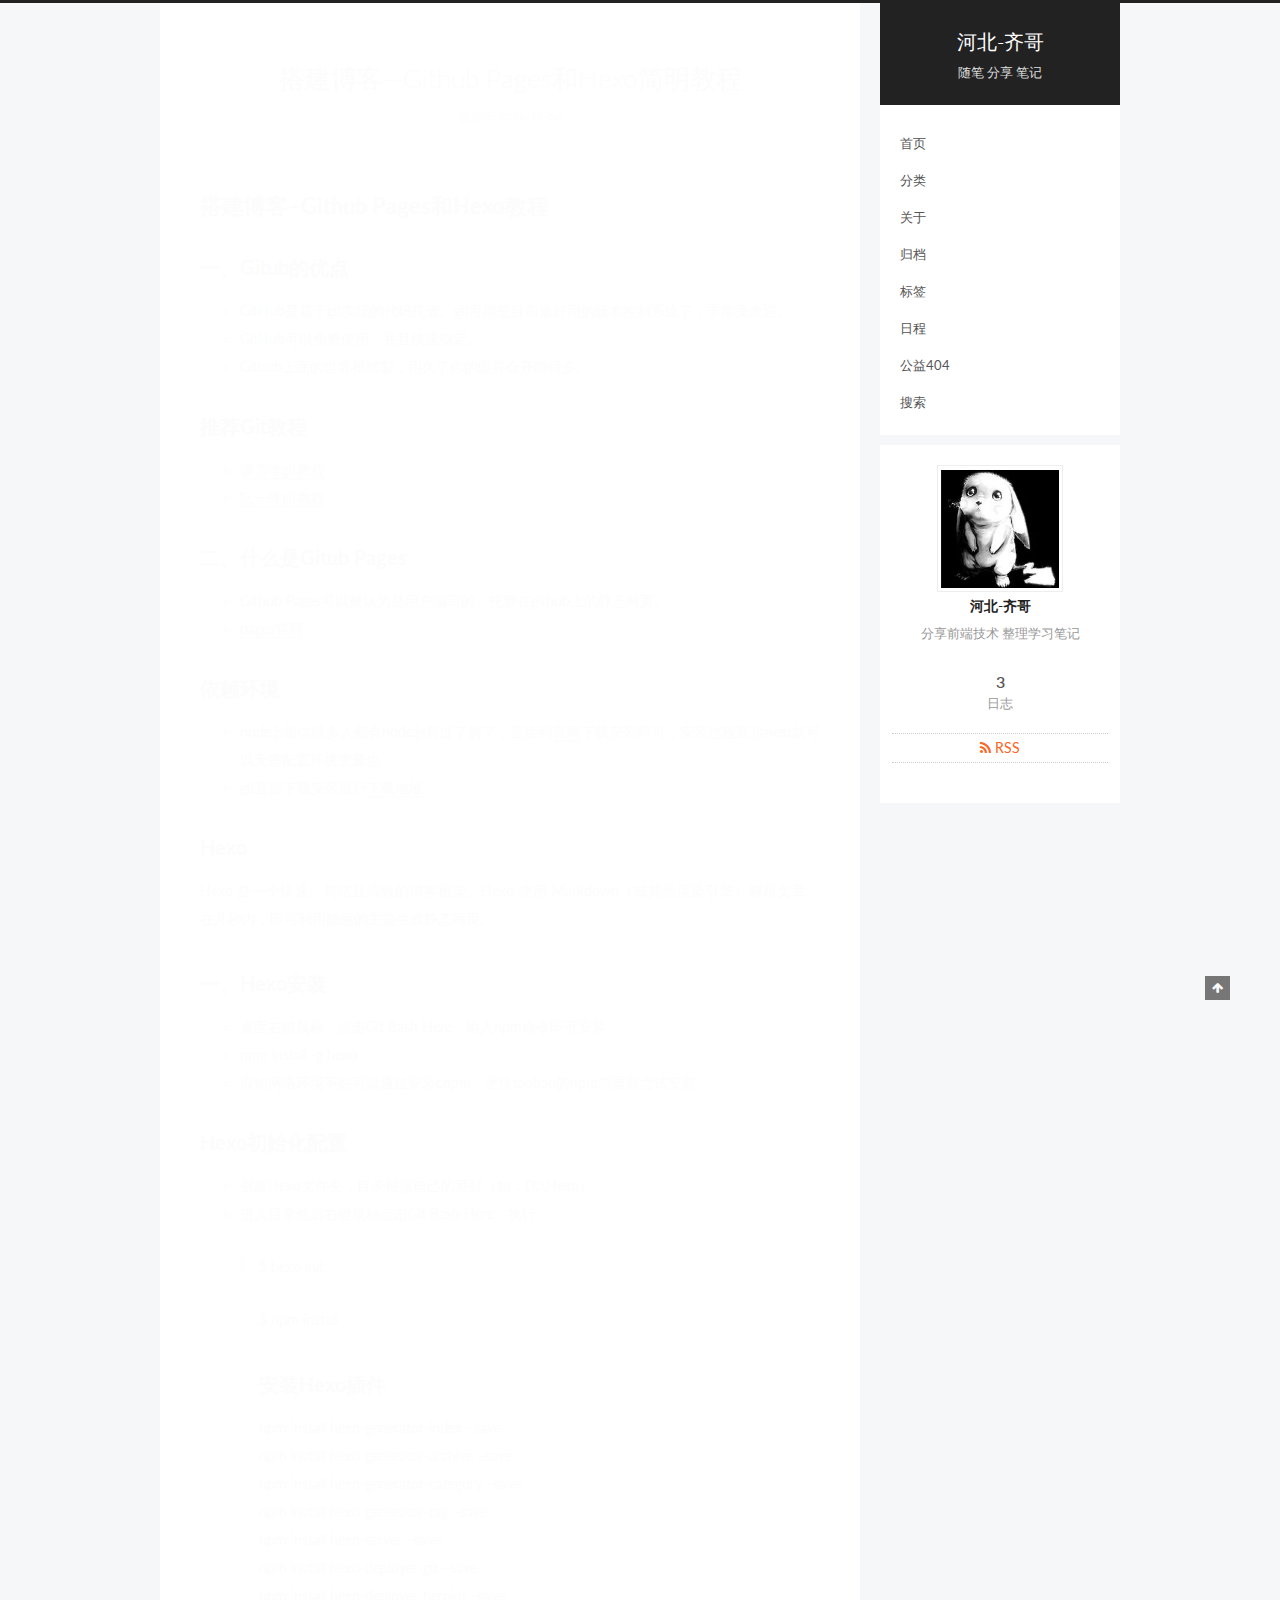
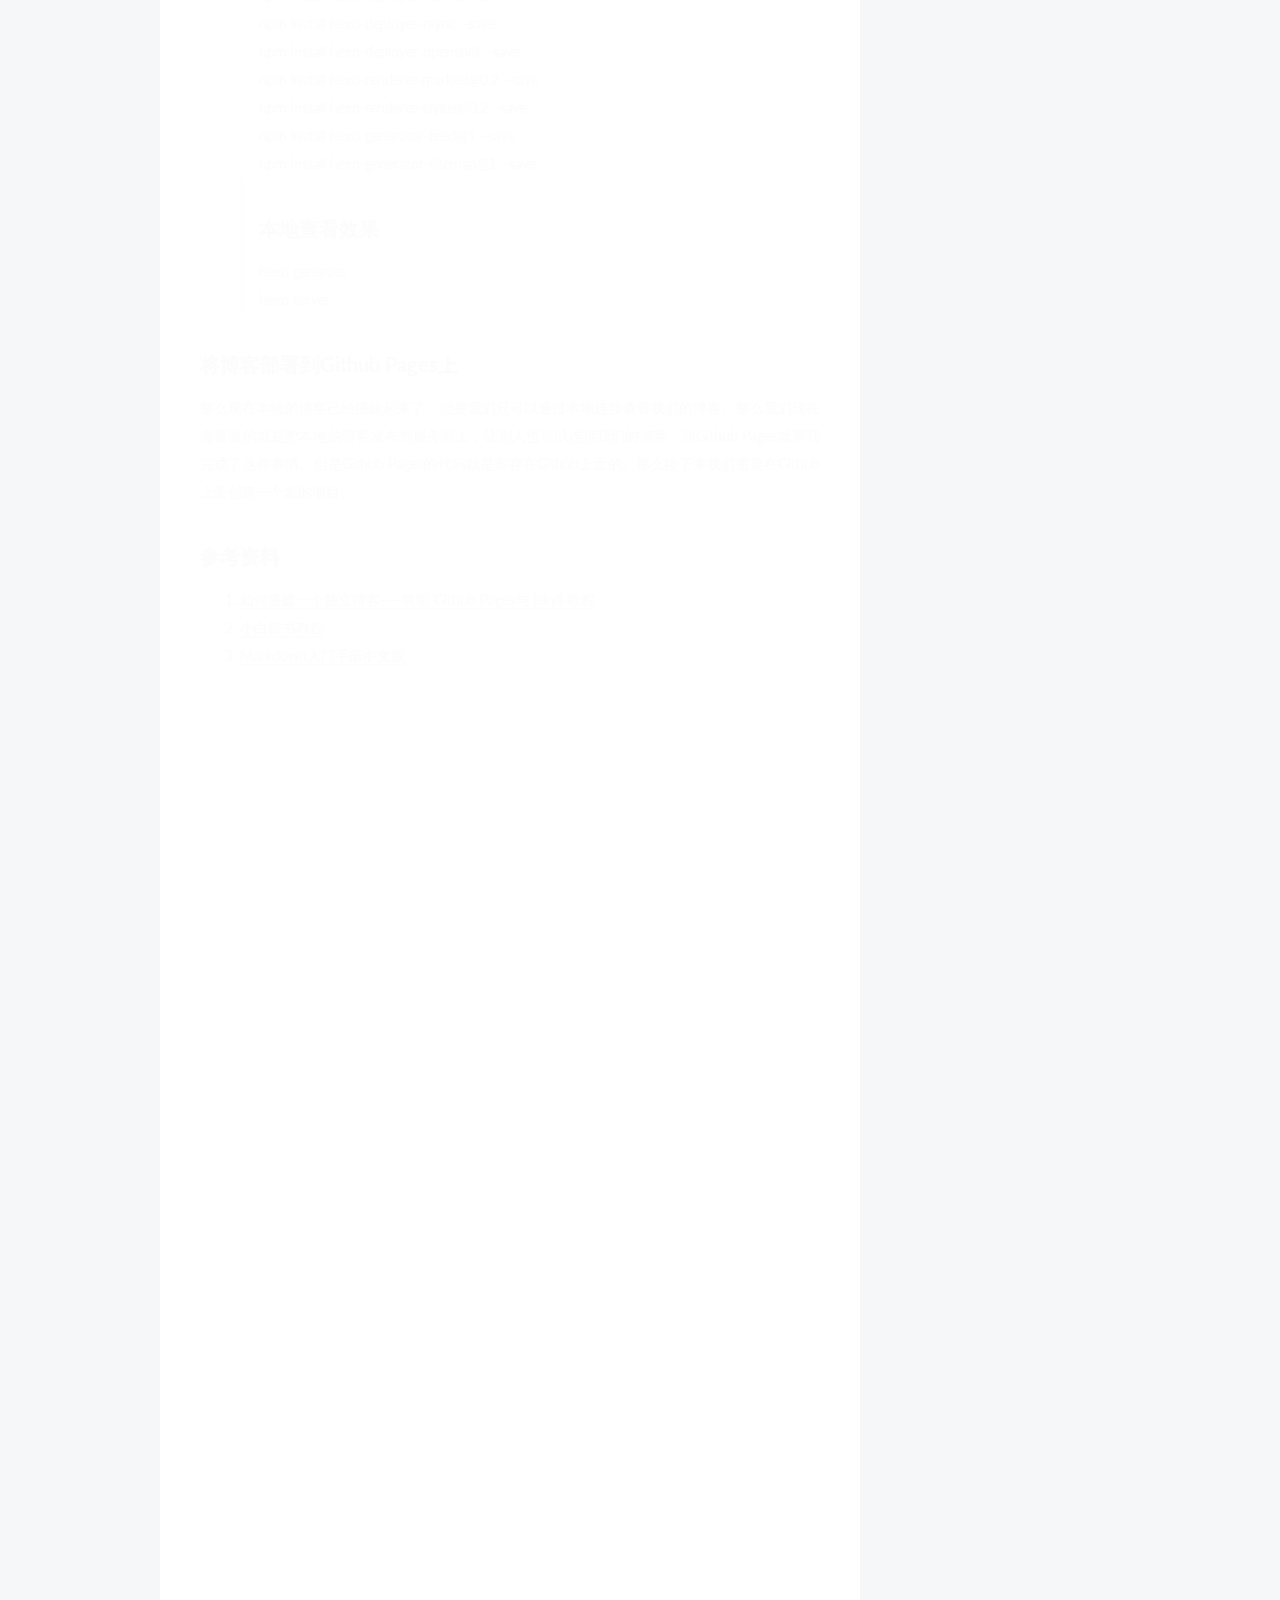
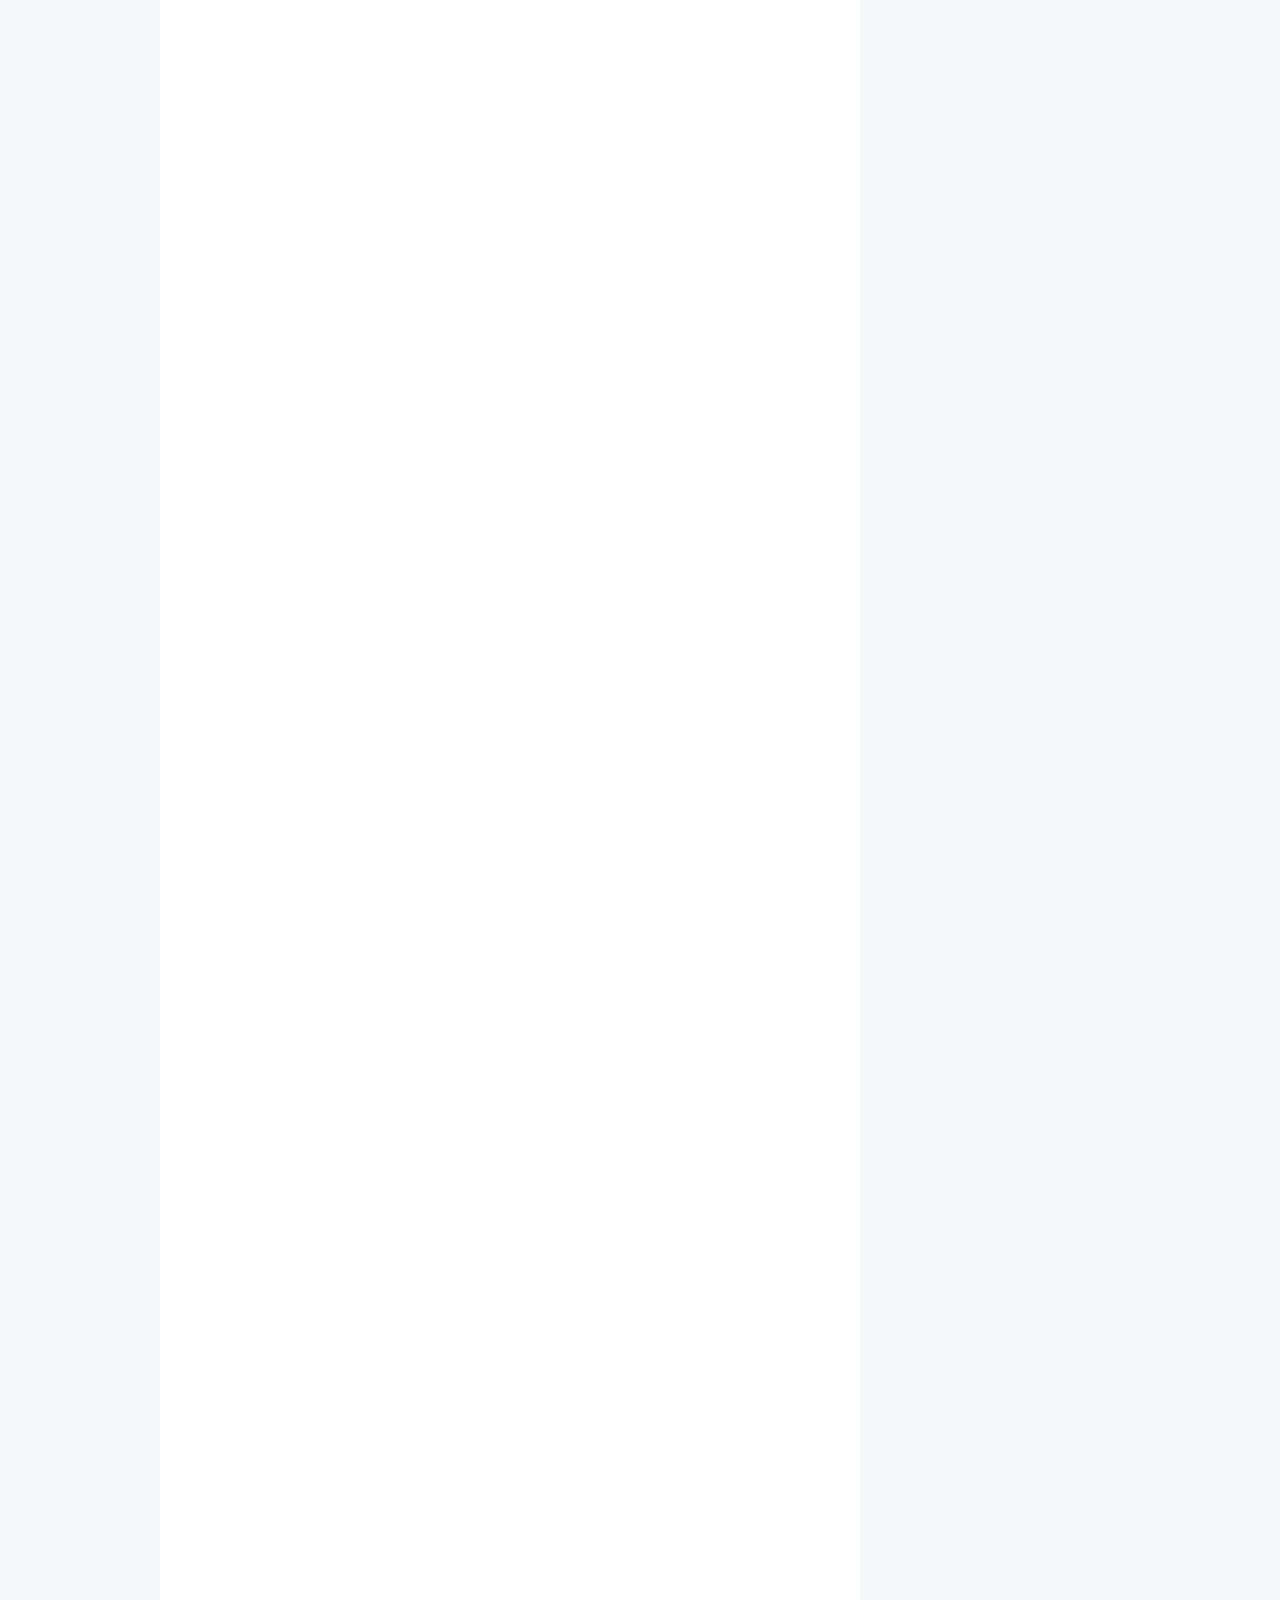
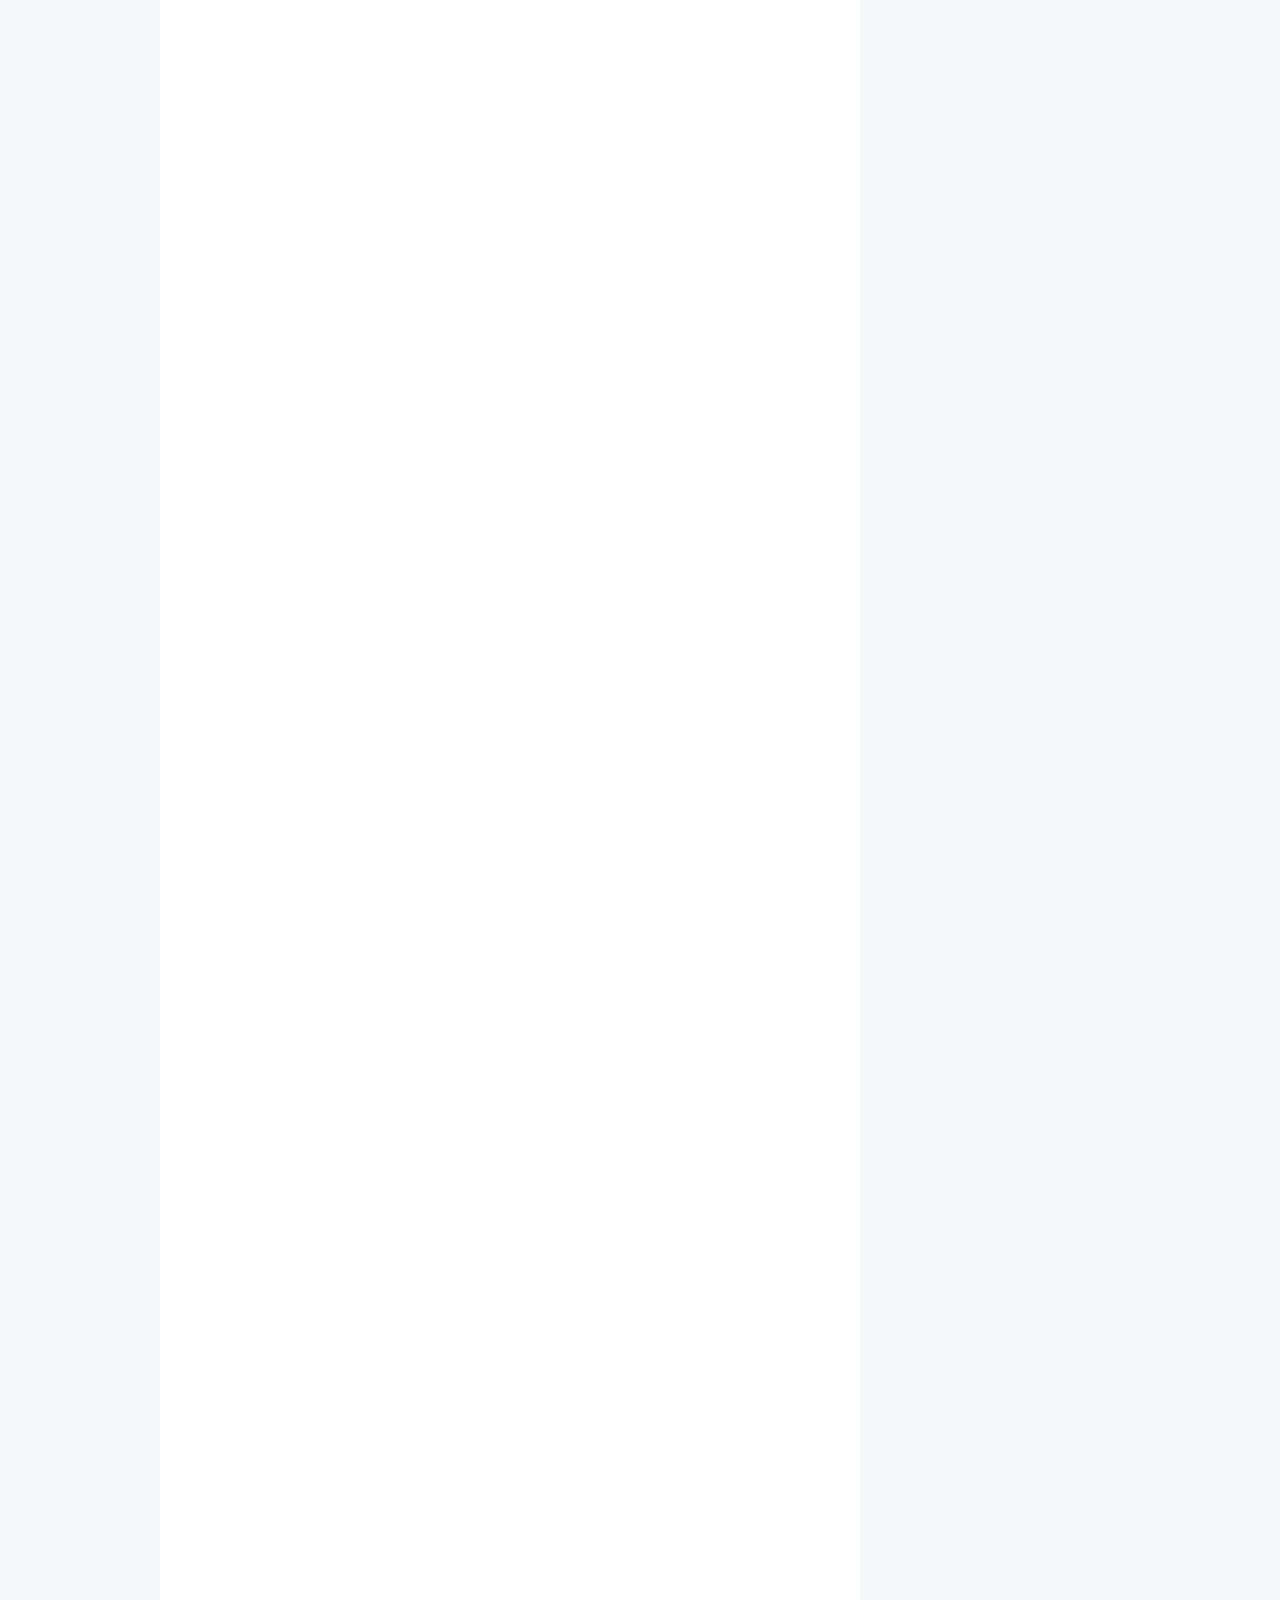
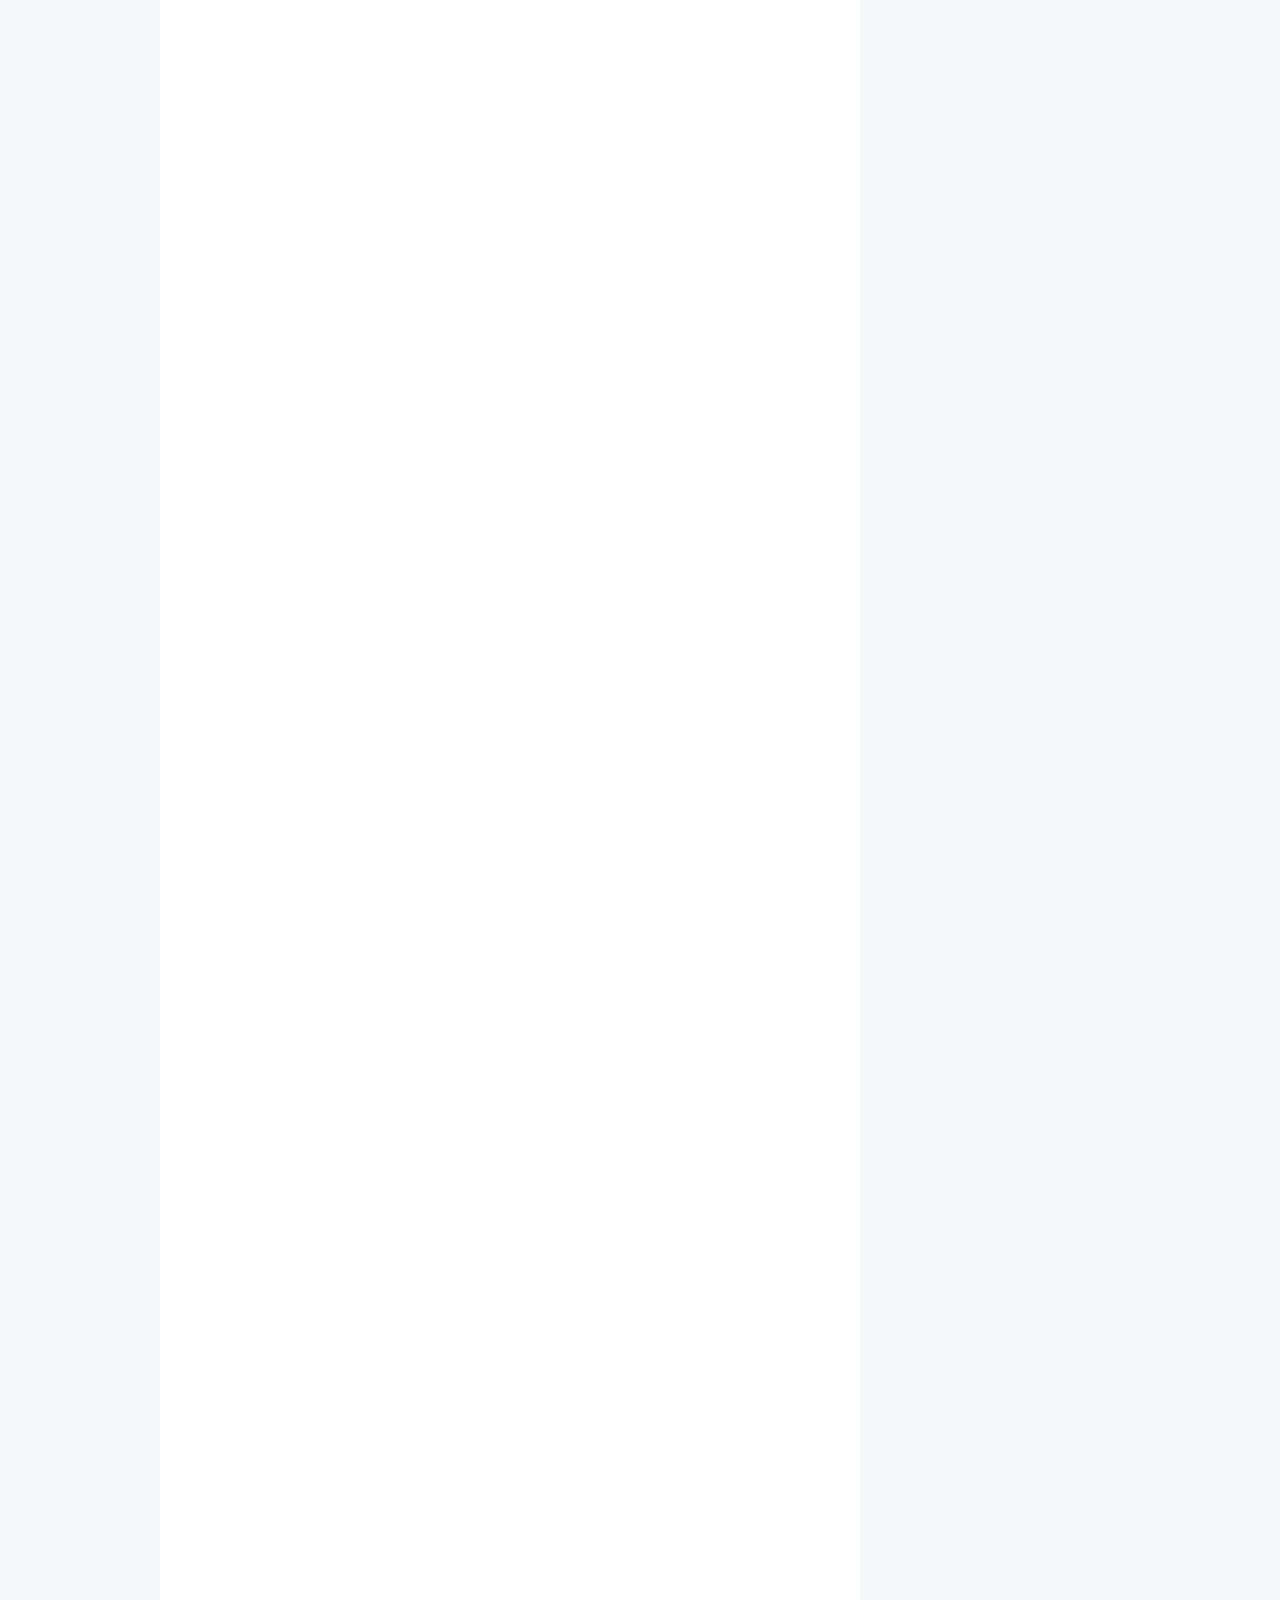
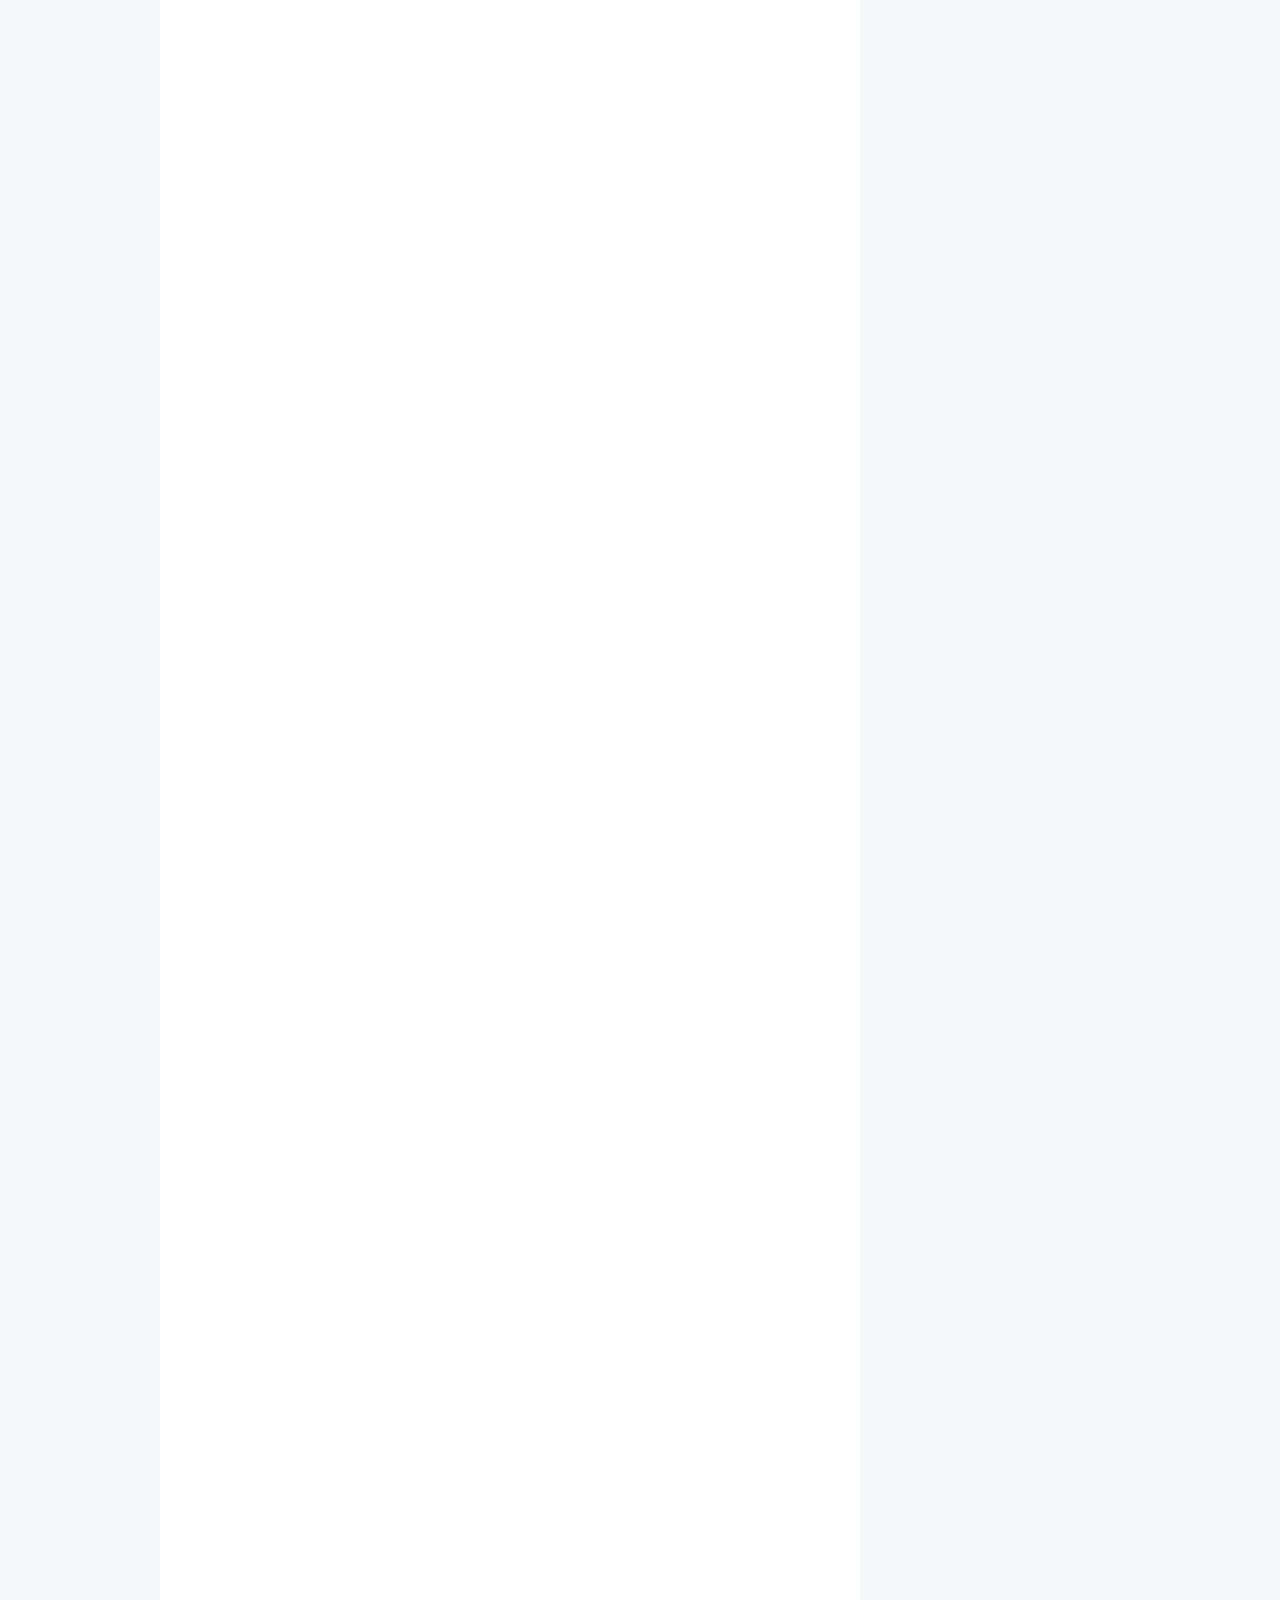
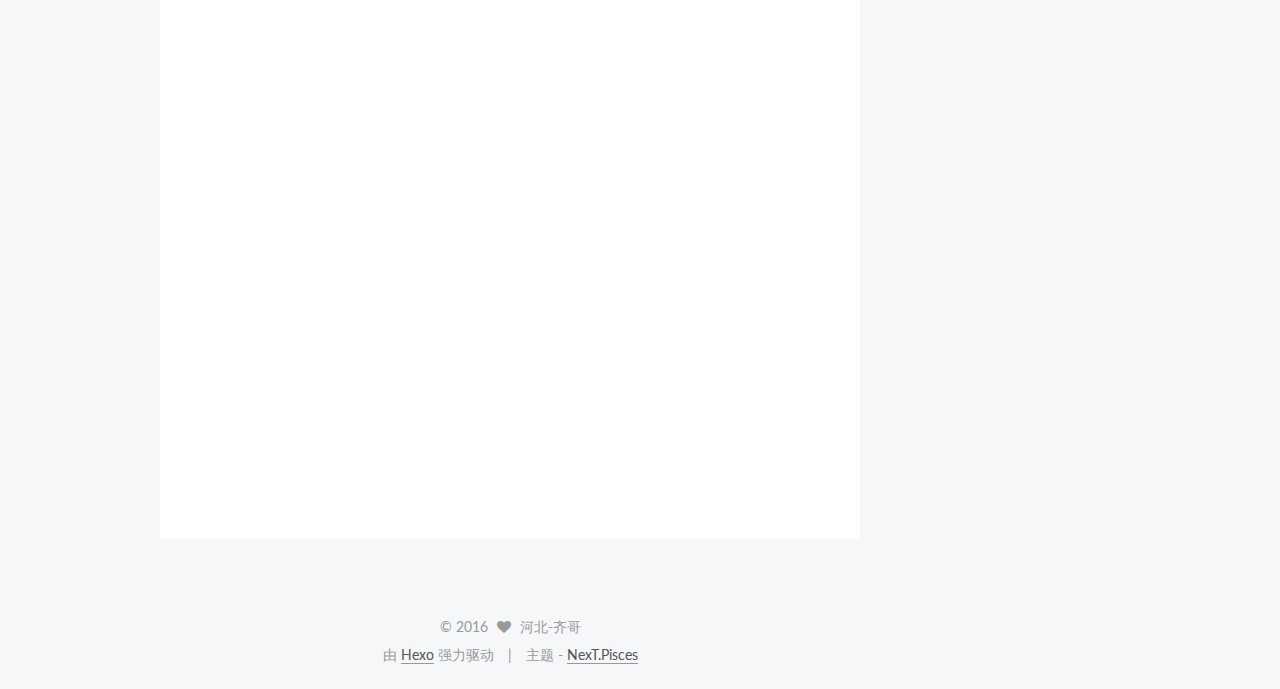
==== commit b6b5d4f4: "Site updated: 2016-11-06 18:32:36" ====
--- a/index.html
+++ b/index.html
@@ -342,9 +342,7 @@
       
         
           
-            <p>#搭建博客–Github Pages和Hexo教程</p>
-<p>##一、Gitub的优点</p>
-<ul>
+            <h1 id="搭建博客–Github-Pages和Hexo教程"><a href="#搭建博客–Github-Pages和Hexo教程" class="headerlink" title="搭建博客–Github Pages和Hexo教程"></a>搭建博客–Github Pages和Hexo教程</h1><h2 id="一、Gitub的优点"><a href="#一、Gitub的优点" class="headerlink" title="一、Gitub的优点"></a>一、Gitub的优点</h2><ul>
 <li>GitHub是基于git实现的代码托管。git可能是目前最好用的版本控制系统了，非常受欢迎。</li>
 <li>GitHub可以免费使用，并且快速稳定。</li>
 <li>Github上面的世界很精彩，用久了你的眼界会开阔很多。</li>
@@ -353,36 +351,33 @@
 <li><a href="http://www.liaoxuefeng.com/wiki/0013739516305929606dd18361248578c67b8067c8c017b000/" target="_blank" rel="external">廖雪峰git教程</a></li>
 <li><a href="http://www.ruanyifeng.com/blog/2014/06/git_remote.html" target="_blank" rel="external">阮一峰git教程</a></li>
 </ul>
-<p>##二、什么是Gitub Pages</p>
-<ul>
+<h2 id="二、什么是Gitub-Pages"><a href="#二、什么是Gitub-Pages" class="headerlink" title="二、什么是Gitub Pages"></a>二、什么是Gitub Pages</h2><ul>
 <li>Github Pages可以被认为是用户编写的、托管在github上的静态网页。</li>
 <li><a href="https://pages.github.com/" target="_blank" rel="external">pages官网</a></li>
 </ul>
-<p>##依赖环境</p>
-<ul>
+<h2 id="依赖环境"><a href="#依赖环境" class="headerlink" title="依赖环境"></a>依赖环境</h2><ul>
 <li>node.js相信很多人都会node.js有过了解了，直接到<a href="https://nodejs.org/en/download/" target="_blank" rel="external">官网</a>下载安装即可，安装过程直接next就可以无需配置环境变量也</li>
 <li>git直接下载安装就行<a href="https://git-scm.com/downloads" target="_blank" rel="external">下载地址</a></li>
 </ul>
-<p>##Hexo<br>Hexo 是一个快速、简洁且高效的博客框架。Hexo 使用 Markdown（或其他渲染引擎）解析文章，在几秒内，即可利用靓丽的主题生成静态网页。</p>
-<p>##一、Hexo安装</p>
-<ul>
+<h2 id="Hexo"><a href="#Hexo" class="headerlink" title="Hexo"></a>Hexo</h2><p>Hexo 是一个快速、简洁且高效的博客框架。Hexo 使用 Markdown（或其他渲染引擎）解析文章，在几秒内，即可利用靓丽的主题生成静态网页。</p>
+<h2 id="一、Hexo安装"><a href="#一、Hexo安装" class="headerlink" title="一、Hexo安装"></a>一、Hexo安装</h2><ul>
 <li>桌面右键鼠标，点击Git Bash Here，输入npm命令即可安装</li>
 <li>npm install -g hexo </li>
 <li>假如网络环境不好可以通过安装cnpm，更换taobao的npm源重新尝试安装</li>
 </ul>
-<p>##Hexo初始化配置</p>
-<ul>
+<h2 id="Hexo初始化配置"><a href="#Hexo初始化配置" class="headerlink" title="Hexo初始化配置"></a>Hexo初始化配置</h2><ul>
 <li>创建Hexo文件夹，目录根据自己的爱好（如：D:\Hexo）</li>
 <li><p>进入目录然后右键鼠标点击Git Bash Here，执行</p>
 <blockquote>
 <p>$ hexo init</p>
-<p>$ npm install<br>##安装Hexo插件<br>  npm install hexo-generator-index –save<br>  npm install hexo-generator-archive –save<br>  npm install hexo-generator-category –save<br>  npm install hexo-generator-tag –save<br>  npm install hexo-server –save<br>  npm install hexo-deployer-git –save<br>  npm install hexo-deployer-heroku –save<br>  npm install hexo-deployer-rsync –save<br>  npm install hexo-deployer-openshift –save<br>  npm install hexo-renderer-marked@0.2 –save<br>  npm install hexo-renderer-stylus@0.2 –save<br>  npm install hexo-generator-feed@1 –save<br>  npm install hexo-generator-sitemap@1 –save<br>##本地查看效果<br>  hexo generate<br>  hexo server</p>
+<p>$ npm install</p>
+<h2 id="安装Hexo插件"><a href="#安装Hexo插件" class="headerlink" title="安装Hexo插件"></a>安装Hexo插件</h2><p>  npm install hexo-generator-index –save<br>  npm install hexo-generator-archive –save<br>  npm install hexo-generator-category –save<br>  npm install hexo-generator-tag –save<br>  npm install hexo-server –save<br>  npm install hexo-deployer-git –save<br>  npm install hexo-deployer-heroku –save<br>  npm install hexo-deployer-rsync –save<br>  npm install hexo-deployer-openshift –save<br>  npm install hexo-renderer-marked@0.2 –save<br>  npm install hexo-renderer-stylus@0.2 –save<br>  npm install hexo-generator-feed@1 –save<br>  npm install hexo-generator-sitemap@1 –save</p>
+<h2 id="本地查看效果"><a href="#本地查看效果" class="headerlink" title="本地查看效果"></a>本地查看效果</h2><p>  hexo generate<br>  hexo server</p>
 </blockquote>
 </li>
 </ul>
-<p>##将博客部署到Github Pages上<br>那么现在本地的博客已经搭建起来了，但是我们只可以通过本地连接查看我们的博客。那么我们现在需要做的就是把本地的博客发布到服务器上，让别人也可以连接我们的博客，而Github Pages就帮我完成了这件事情。但是Github Pages的代码就是寄存在Github上面的。那么接下来我们需要在Github上面创建一个新的项目。</p>
-<p>##参考资料</p>
-<ol>
+<h2 id="将博客部署到Github-Pages上"><a href="#将博客部署到Github-Pages上" class="headerlink" title="将博客部署到Github Pages上"></a>将博客部署到Github Pages上</h2><p>那么现在本地的博客已经搭建起来了，但是我们只可以通过本地连接查看我们的博客。那么我们现在需要做的就是把本地的博客发布到服务器上，让别人也可以连接我们的博客，而Github Pages就帮我完成了这件事情。但是Github Pages的代码就是寄存在Github上面的。那么接下来我们需要在Github上面创建一个新的项目。</p>
+<h2 id="参考资料"><a href="#参考资料" class="headerlink" title="参考资料"></a>参考资料</h2><ol>
 <li><a href="http://cnfeat.com/blog/2014/05/10/how-to-build-a-blog/" target="_blank" rel="external">如何搭建一个独立博客——简明 Github Pages与 jekyll 教程</a></li>
 <li><a href="http://www.jianshu.com/p/15ae47eddc56" target="_blank" rel="external">小白简书教程</a></li>
 <li><a href="http://wowubuntu.com/markdown/index.html" target="_blank" rel="external">Markdown入门手册中文版</a></li>
--- a/css/main.css
+++ b/css/main.css
@@ -1679,7 +1679,7 @@
   width: 4px;
   height: 4px;
   border-radius: 50%;
-  background: #704acf;
+  background: #21b1db;
 }
 .links-of-blogroll {
   font-size: 13px;
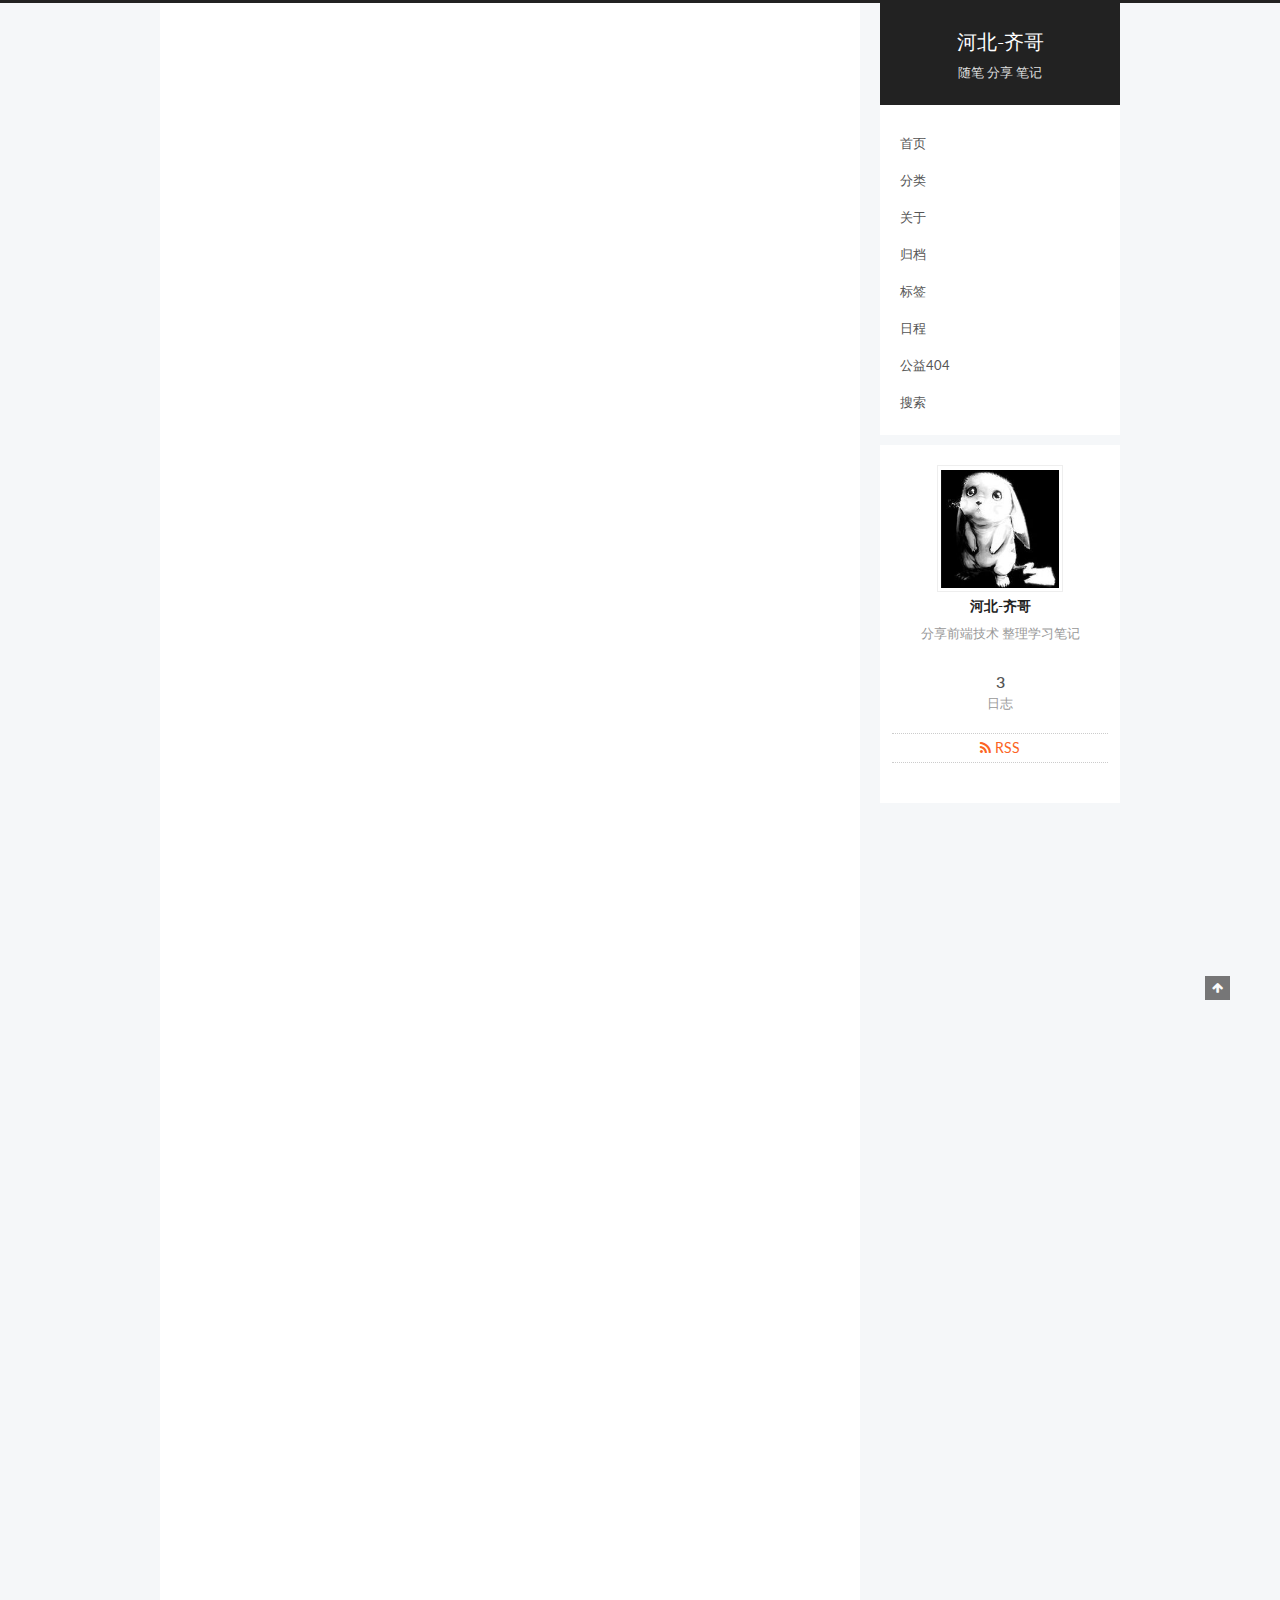
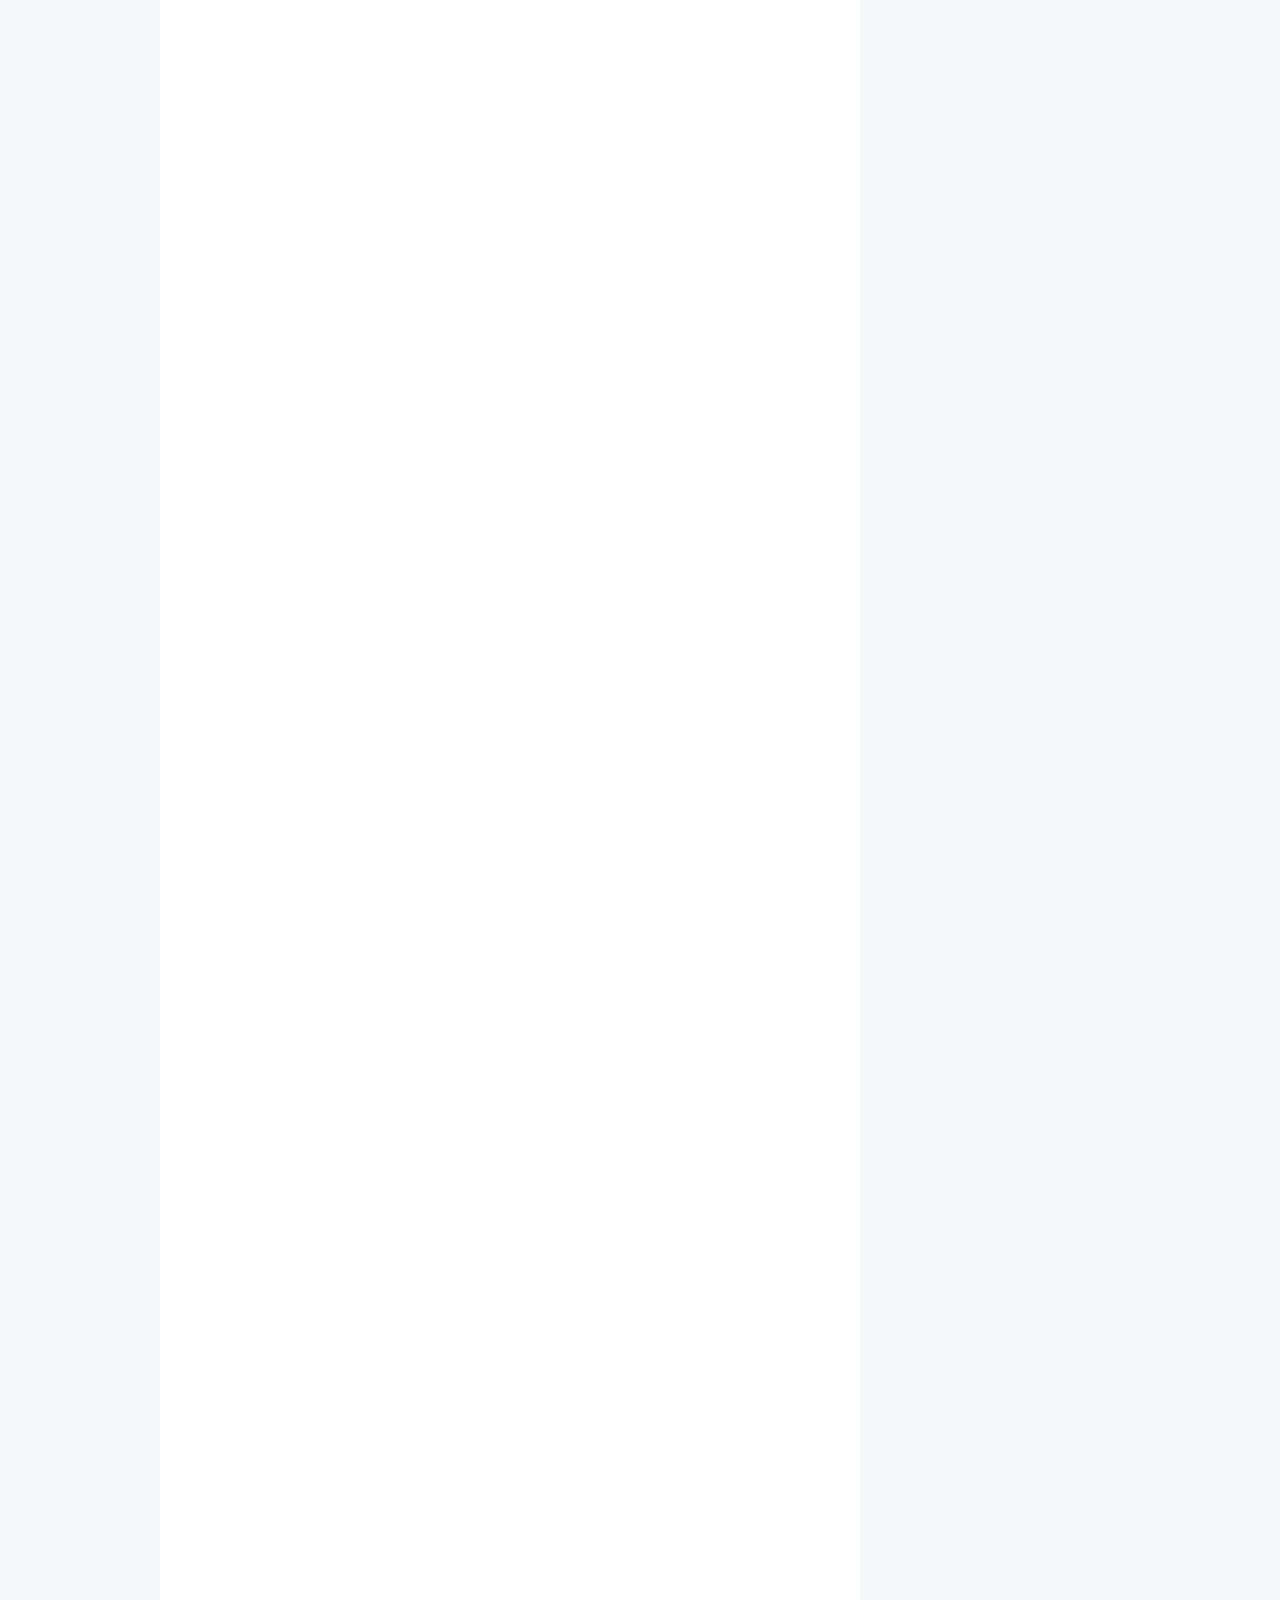
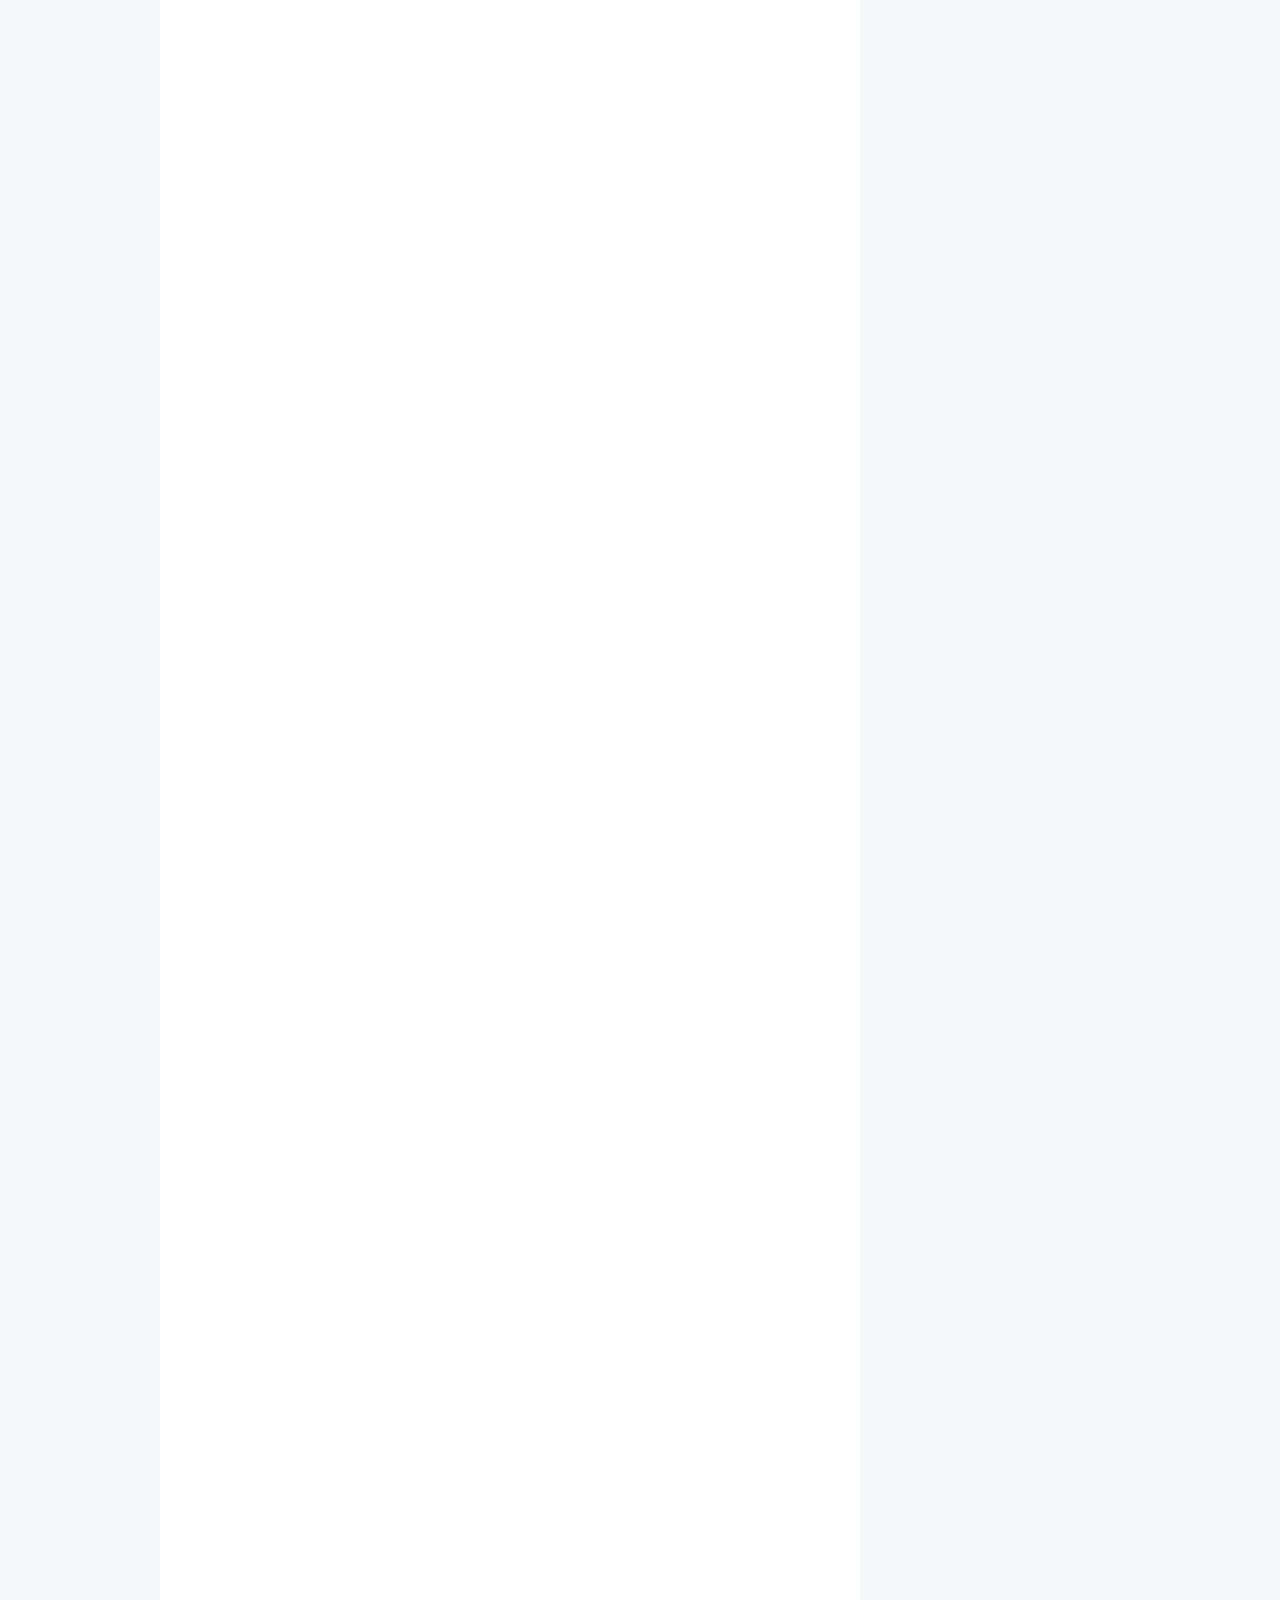
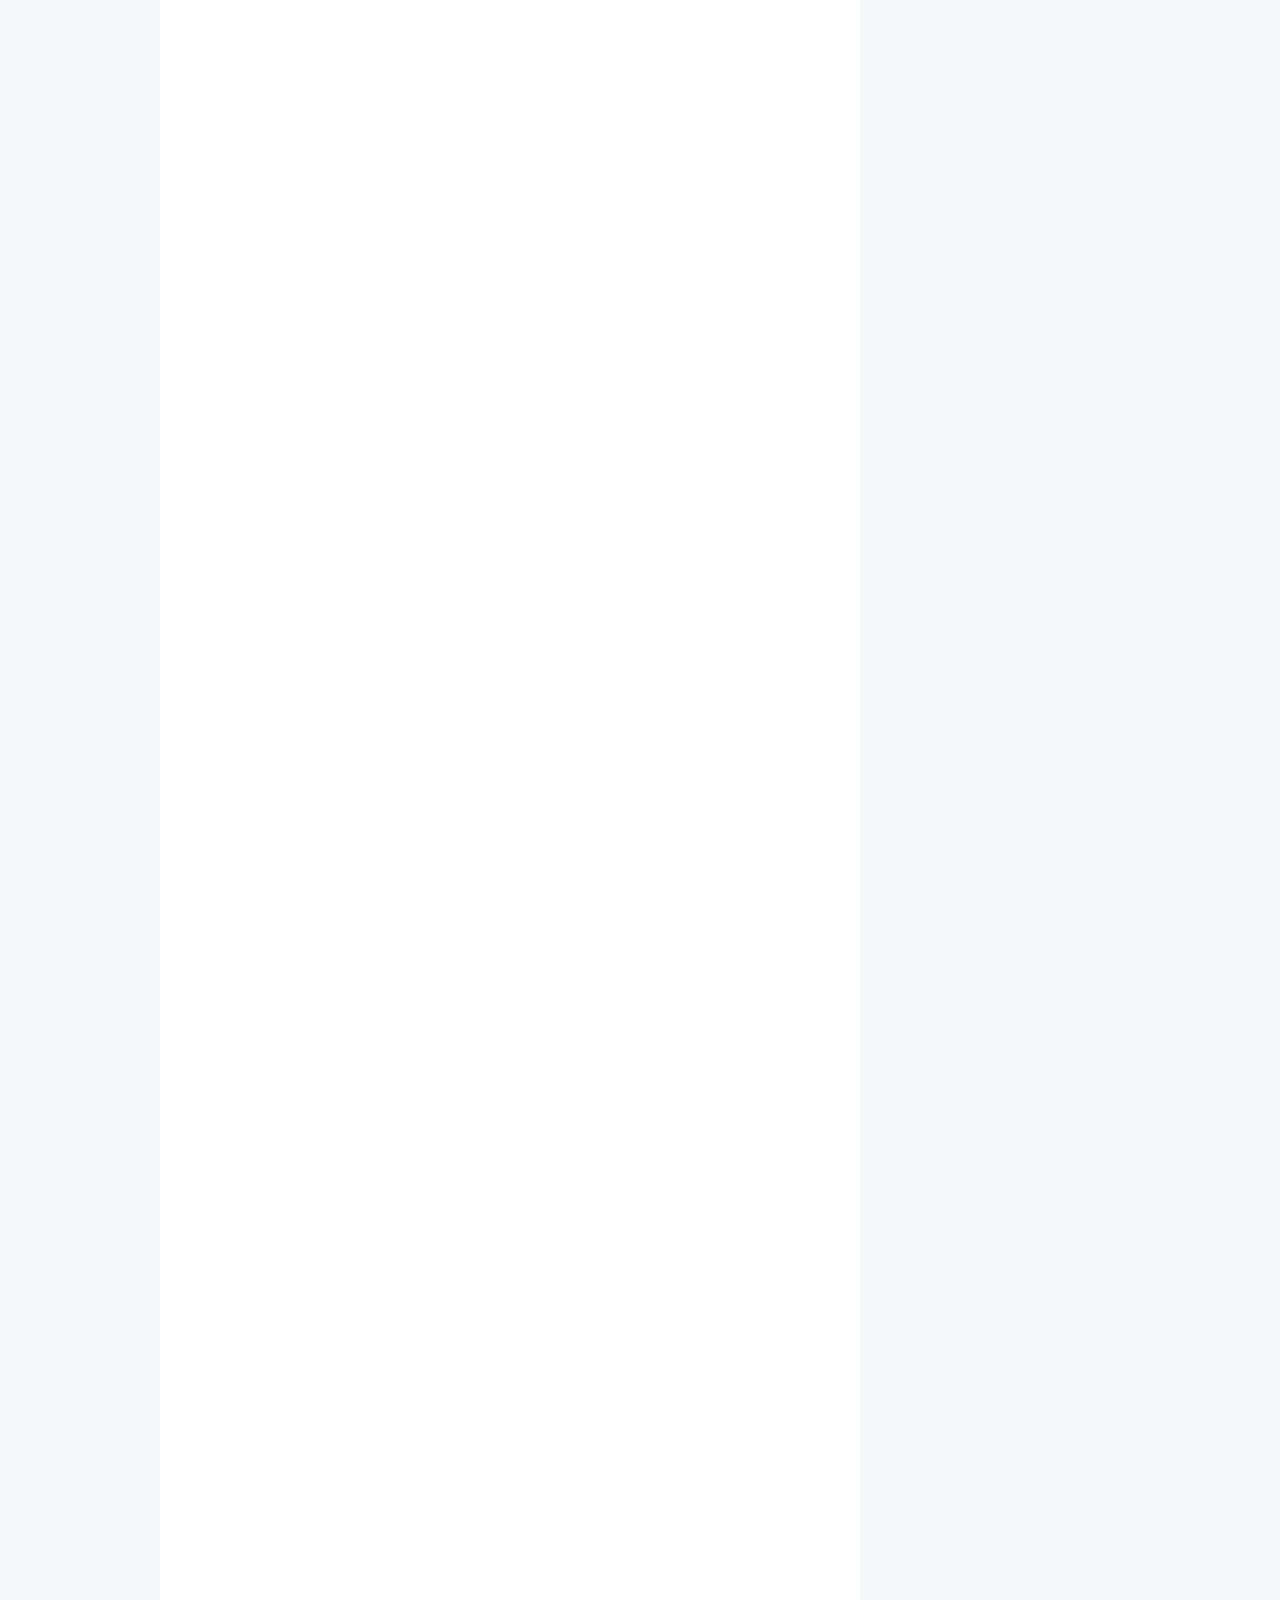
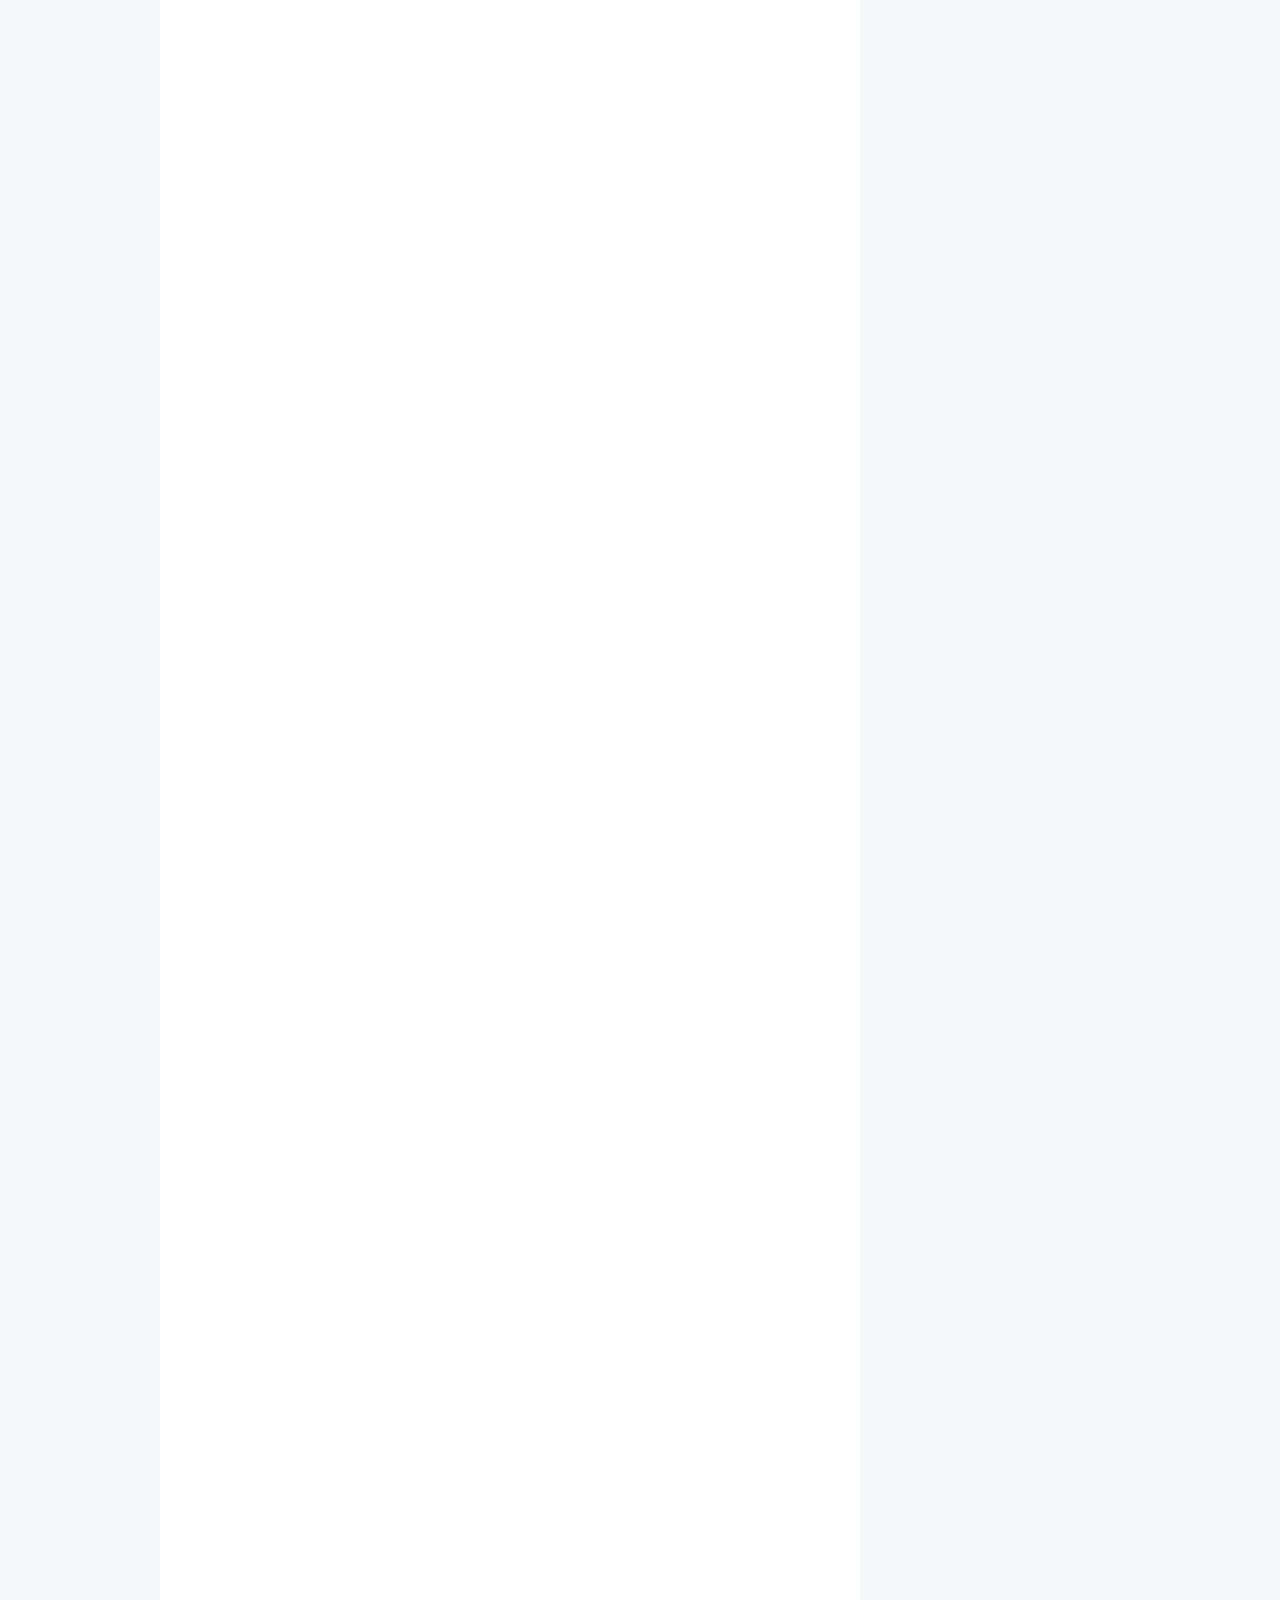
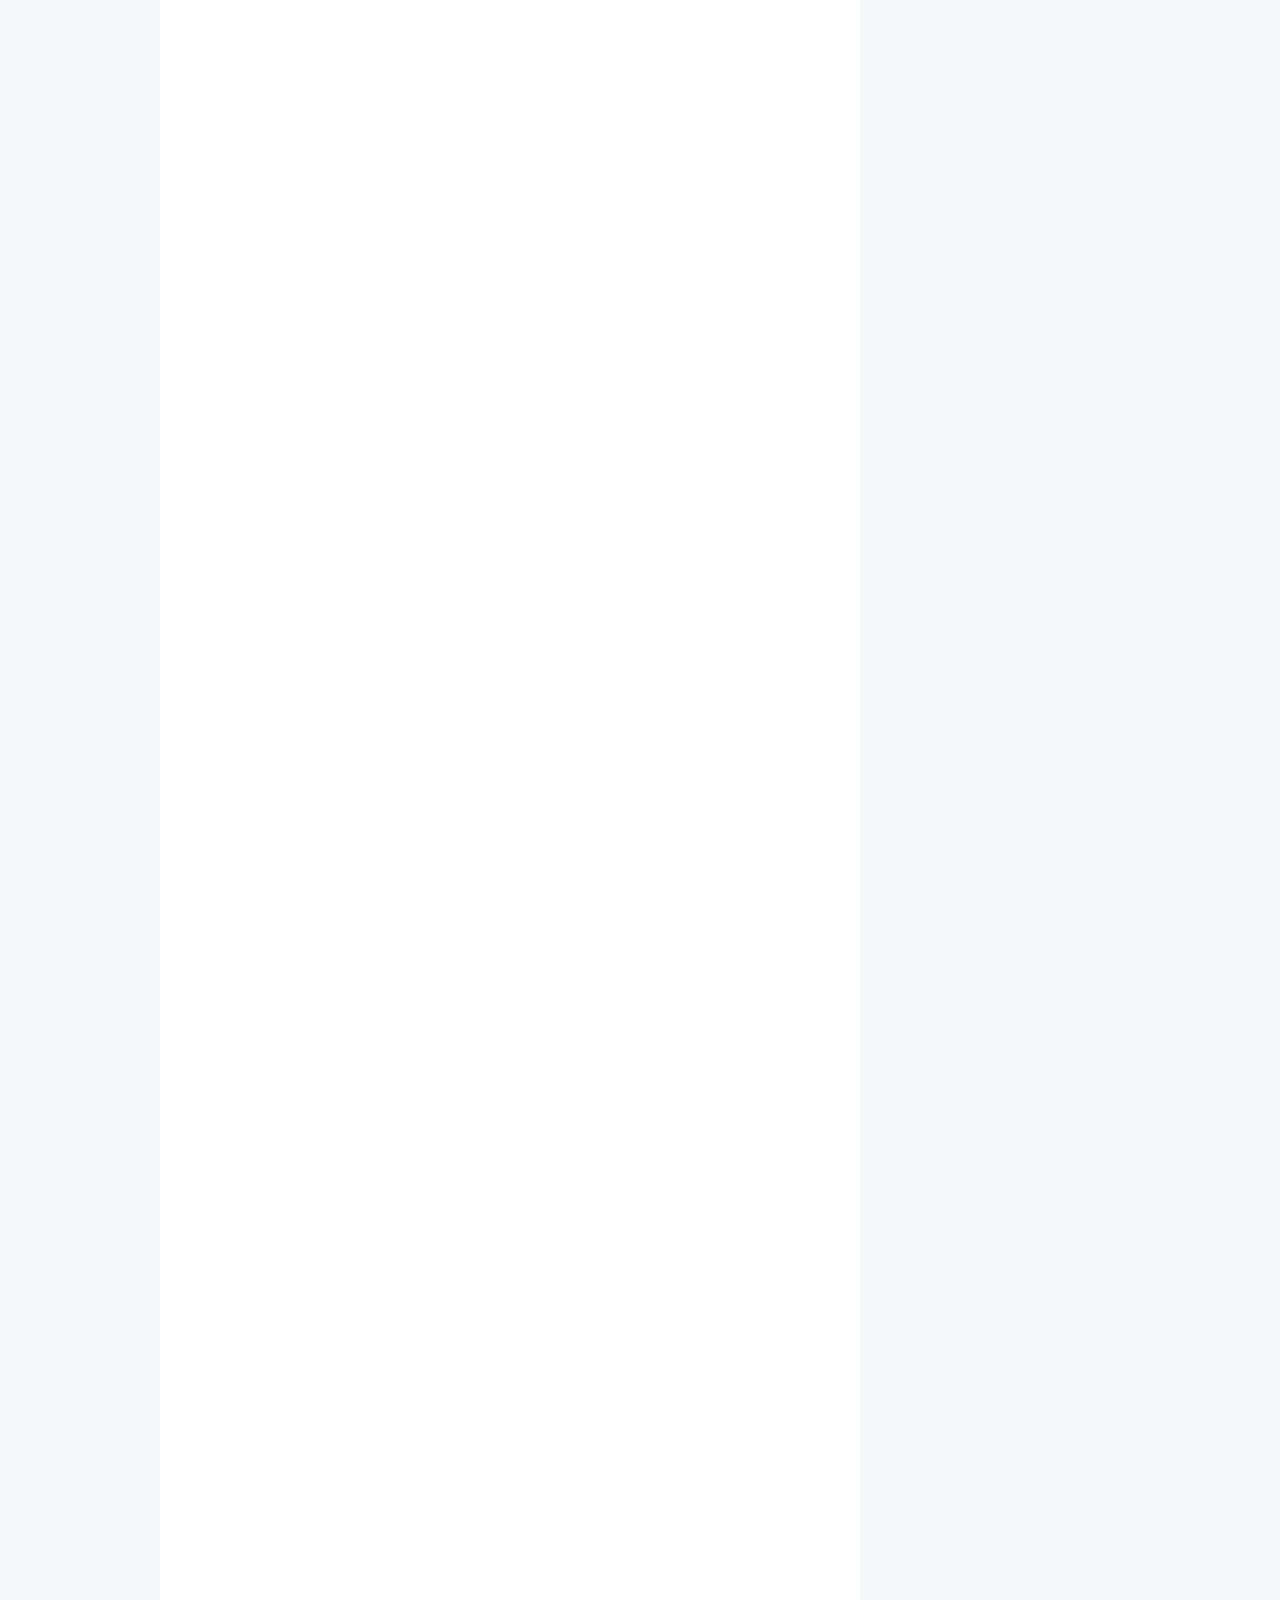
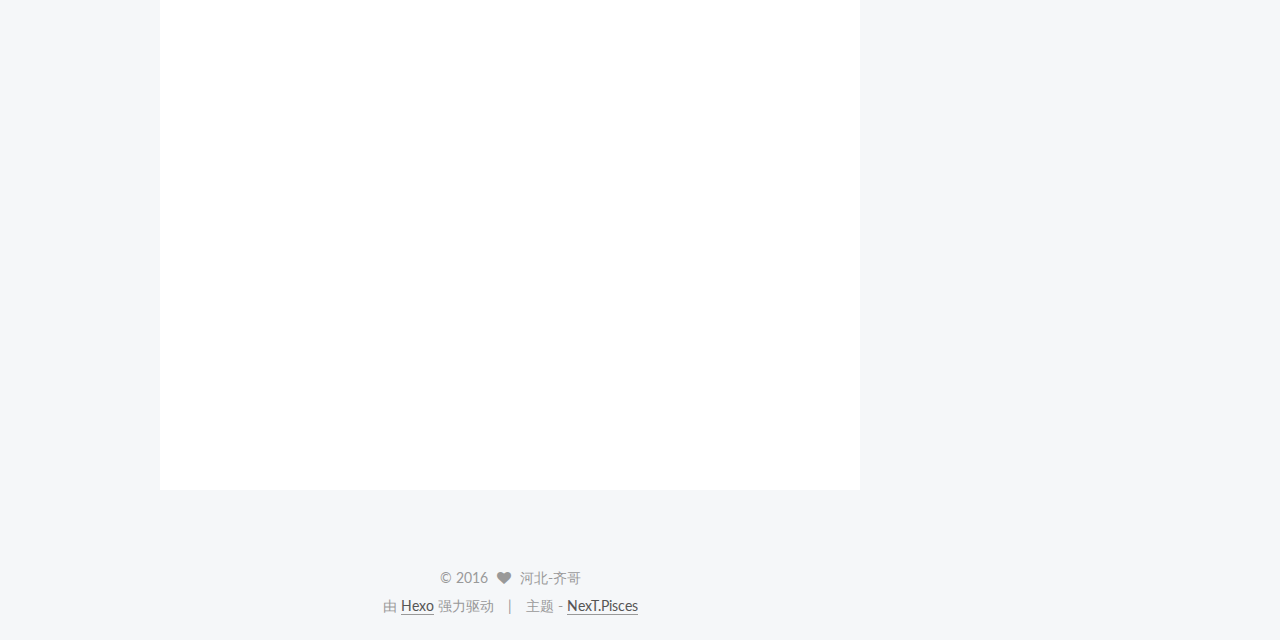
==== commit 8a5d34fa: "Site updated: 2016-11-06 18:37:26" ====
--- a/index.html
+++ b/index.html
@@ -371,12 +371,25 @@
 <blockquote>
 <p>$ hexo init</p>
 <p>$ npm install</p>
-<h2 id="安装Hexo插件"><a href="#安装Hexo插件" class="headerlink" title="安装Hexo插件"></a>安装Hexo插件</h2><p>  npm install hexo-generator-index –save<br>  npm install hexo-generator-archive –save<br>  npm install hexo-generator-category –save<br>  npm install hexo-generator-tag –save<br>  npm install hexo-server –save<br>  npm install hexo-deployer-git –save<br>  npm install hexo-deployer-heroku –save<br>  npm install hexo-deployer-rsync –save<br>  npm install hexo-deployer-openshift –save<br>  npm install hexo-renderer-marked@0.2 –save<br>  npm install hexo-renderer-stylus@0.2 –save<br>  npm install hexo-generator-feed@1 –save<br>  npm install hexo-generator-sitemap@1 –save</p>
-<h2 id="本地查看效果"><a href="#本地查看效果" class="headerlink" title="本地查看效果"></a>本地查看效果</h2><p>  hexo generate<br>  hexo server</p>
 </blockquote>
 </li>
 </ul>
-<h2 id="将博客部署到Github-Pages上"><a href="#将博客部署到Github-Pages上" class="headerlink" title="将博客部署到Github Pages上"></a>将博客部署到Github Pages上</h2><p>那么现在本地的博客已经搭建起来了，但是我们只可以通过本地连接查看我们的博客。那么我们现在需要做的就是把本地的博客发布到服务器上，让别人也可以连接我们的博客，而Github Pages就帮我完成了这件事情。但是Github Pages的代码就是寄存在Github上面的。那么接下来我们需要在Github上面创建一个新的项目。</p>
+<h2 id="安装Hexo插件"><a href="#安装Hexo插件" class="headerlink" title="安装Hexo插件"></a>安装Hexo插件</h2><pre><code>npm install hexo-generator-index --save
+npm install hexo-generator-archive --save
+npm install hexo-generator-category --save
+npm install hexo-generator-tag --save
+npm install hexo-server --save
+npm install hexo-deployer-git --save
+npm install hexo-deployer-heroku --save
+npm install hexo-deployer-rsync --save
+npm install hexo-deployer-openshift --save
+npm install hexo-renderer-marked@0.2 --save
+npm install hexo-renderer-stylus@0.2 --save
+npm install hexo-generator-feed@1 --save
+npm install hexo-generator-sitemap@1 --save
+</code></pre><h2 id="本地查看效果"><a href="#本地查看效果" class="headerlink" title="本地查看效果"></a>本地查看效果</h2><pre><code>hexo generate
+hexo server
+</code></pre><h2 id="将博客部署到Github-Pages上"><a href="#将博客部署到Github-Pages上" class="headerlink" title="将博客部署到Github Pages上"></a>将博客部署到Github Pages上</h2><p>那么现在本地的博客已经搭建起来了，但是我们只可以通过本地连接查看我们的博客。那么我们现在需要做的就是把本地的博客发布到服务器上，让别人也可以连接我们的博客，而Github Pages就帮我完成了这件事情。但是Github Pages的代码就是寄存在Github上面的。那么接下来我们需要在Github上面创建一个新的项目。</p>
 <h2 id="参考资料"><a href="#参考资料" class="headerlink" title="参考资料"></a>参考资料</h2><ol>
 <li><a href="http://cnfeat.com/blog/2014/05/10/how-to-build-a-blog/" target="_blank" rel="external">如何搭建一个独立博客——简明 Github Pages与 jekyll 教程</a></li>
 <li><a href="http://www.jianshu.com/p/15ae47eddc56" target="_blank" rel="external">小白简书教程</a></li>
--- a/css/main.css
+++ b/css/main.css
@@ -1679,7 +1679,7 @@
   width: 4px;
   height: 4px;
   border-radius: 50%;
-  background: #21b1db;
+  background: #b6a6da;
 }
 .links-of-blogroll {
   font-size: 13px;
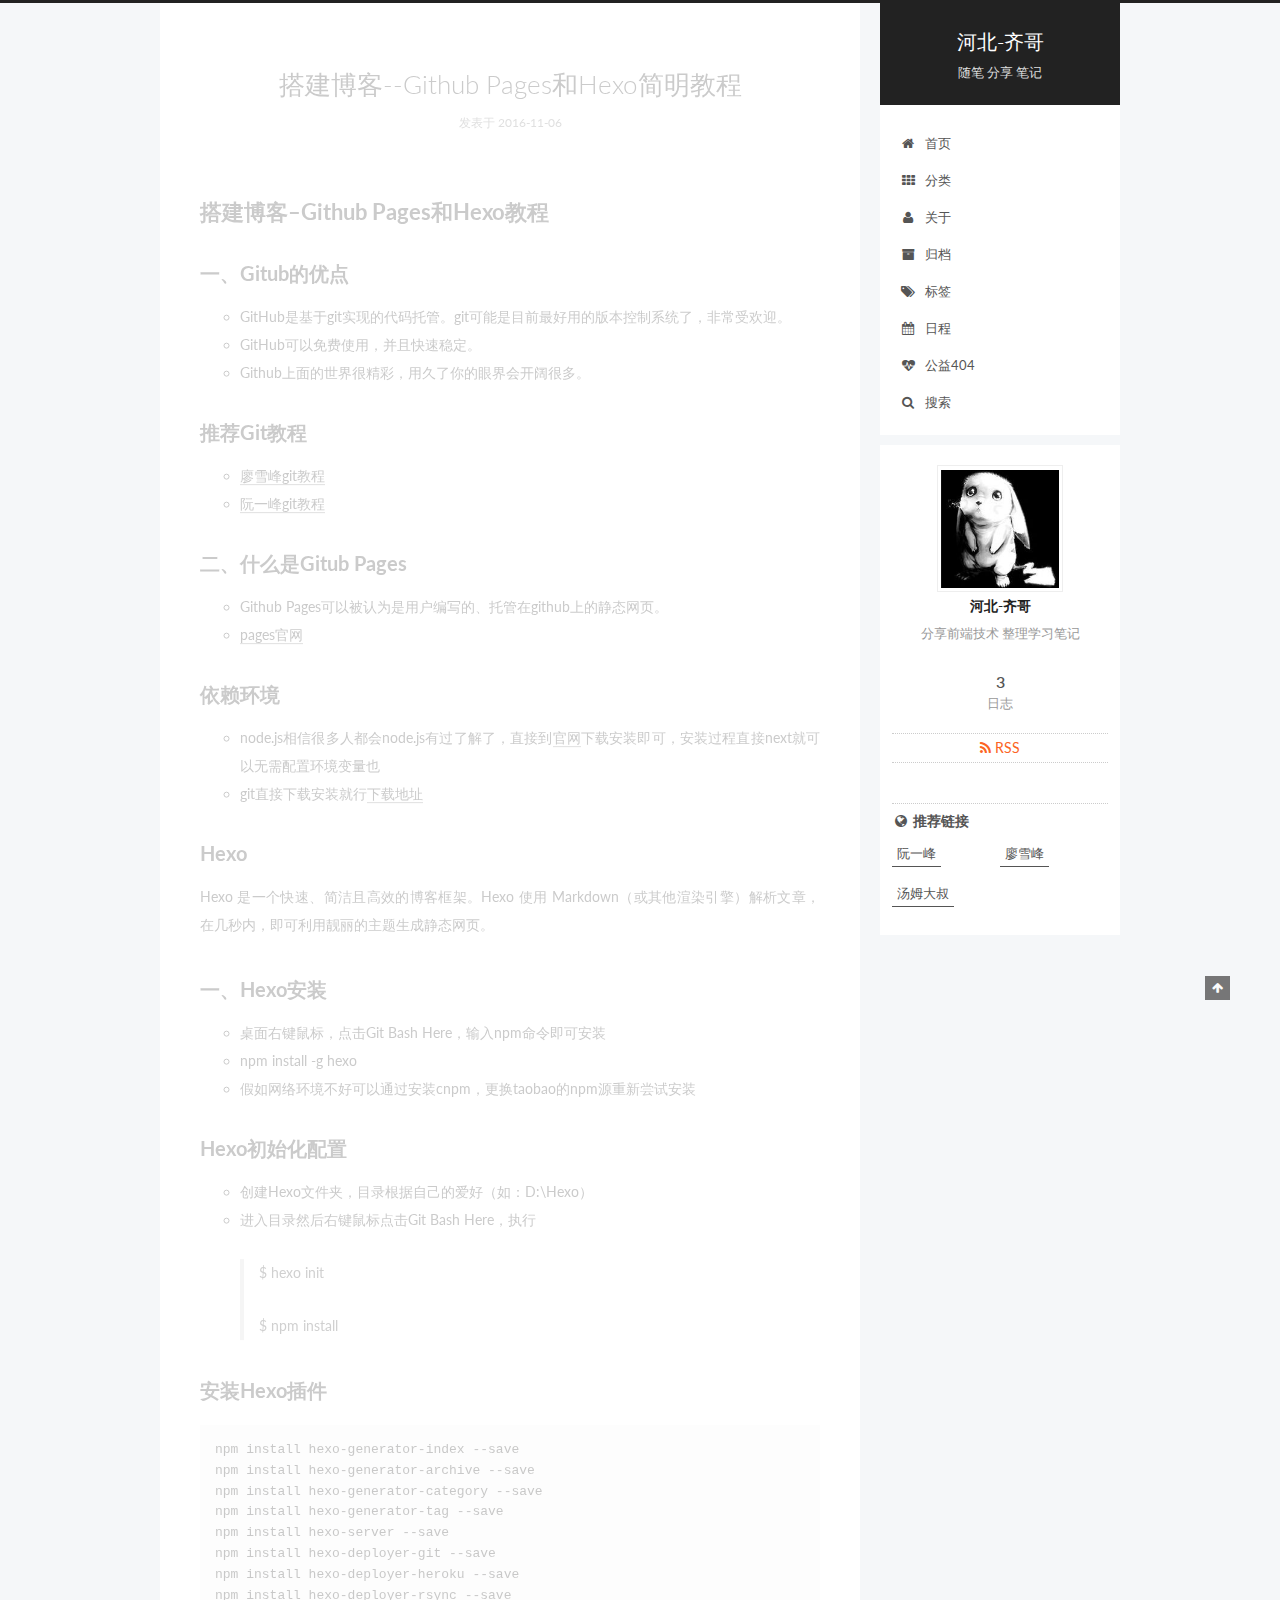
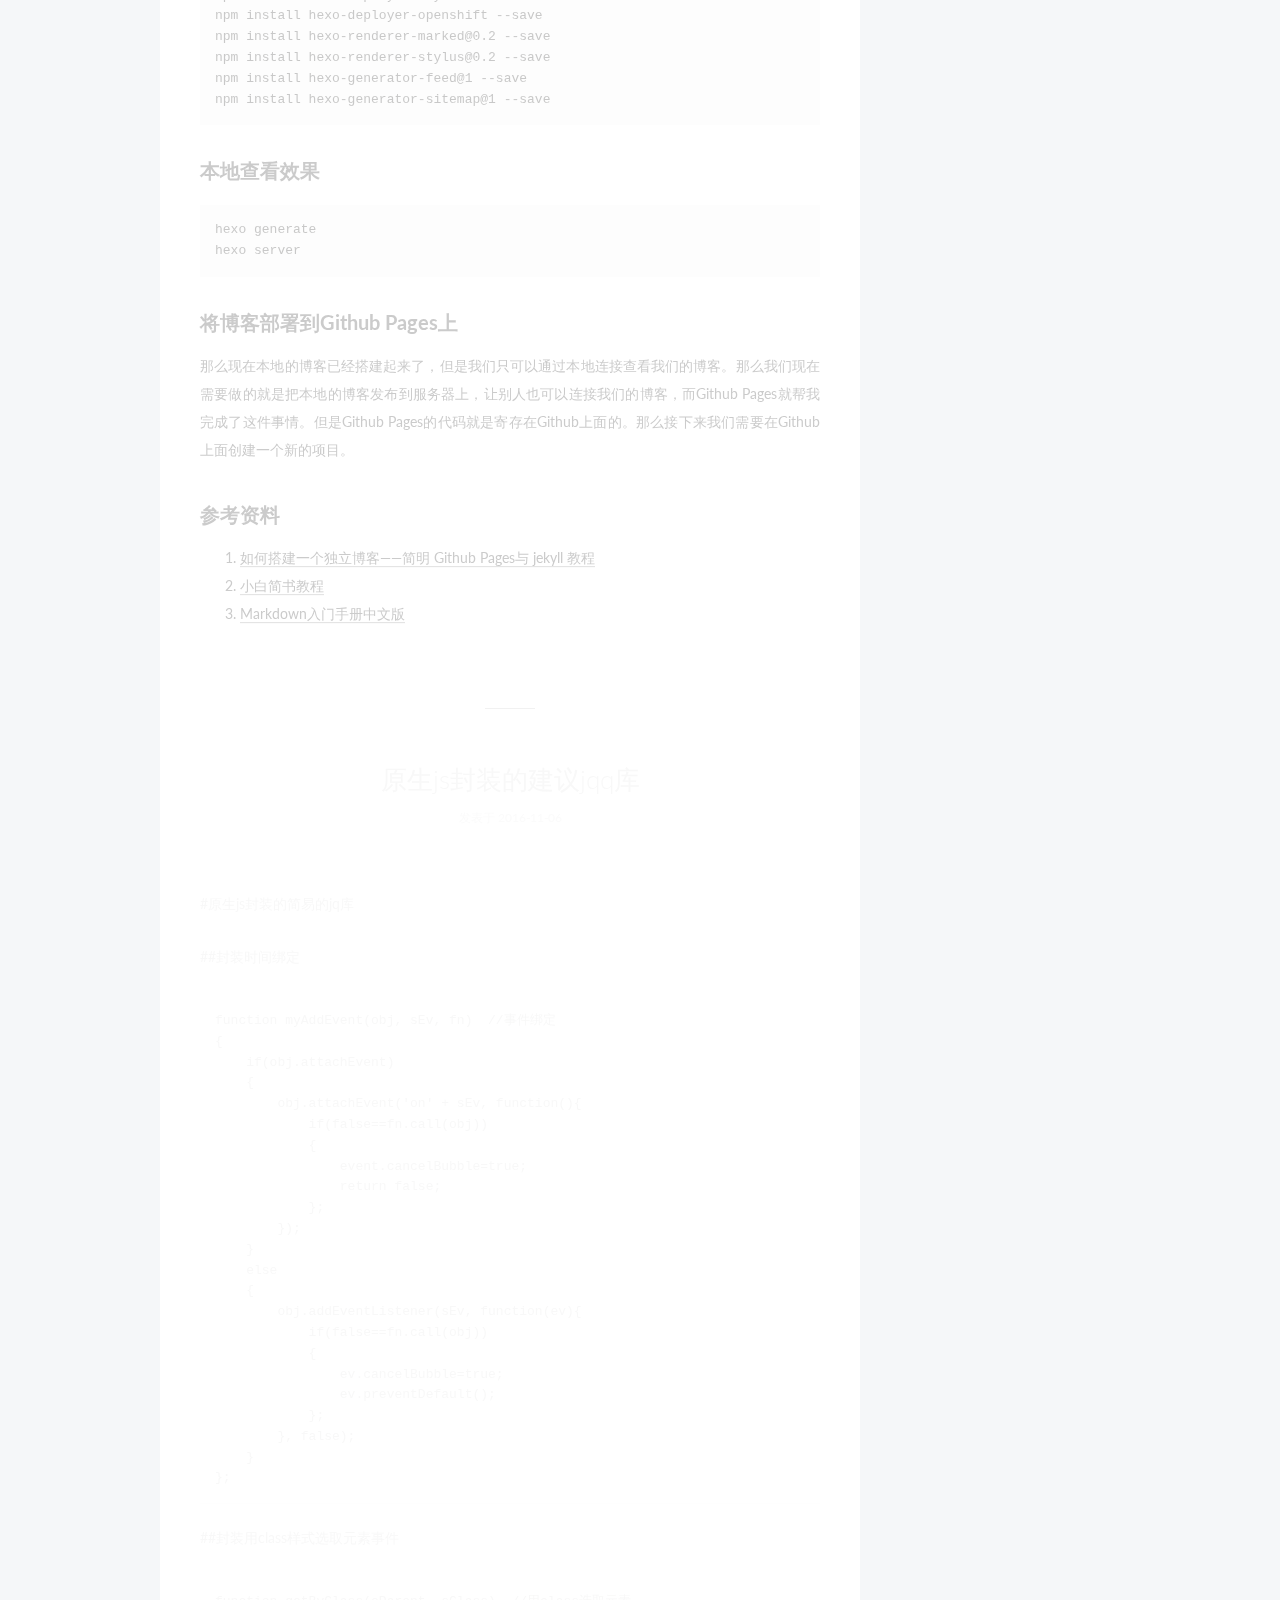
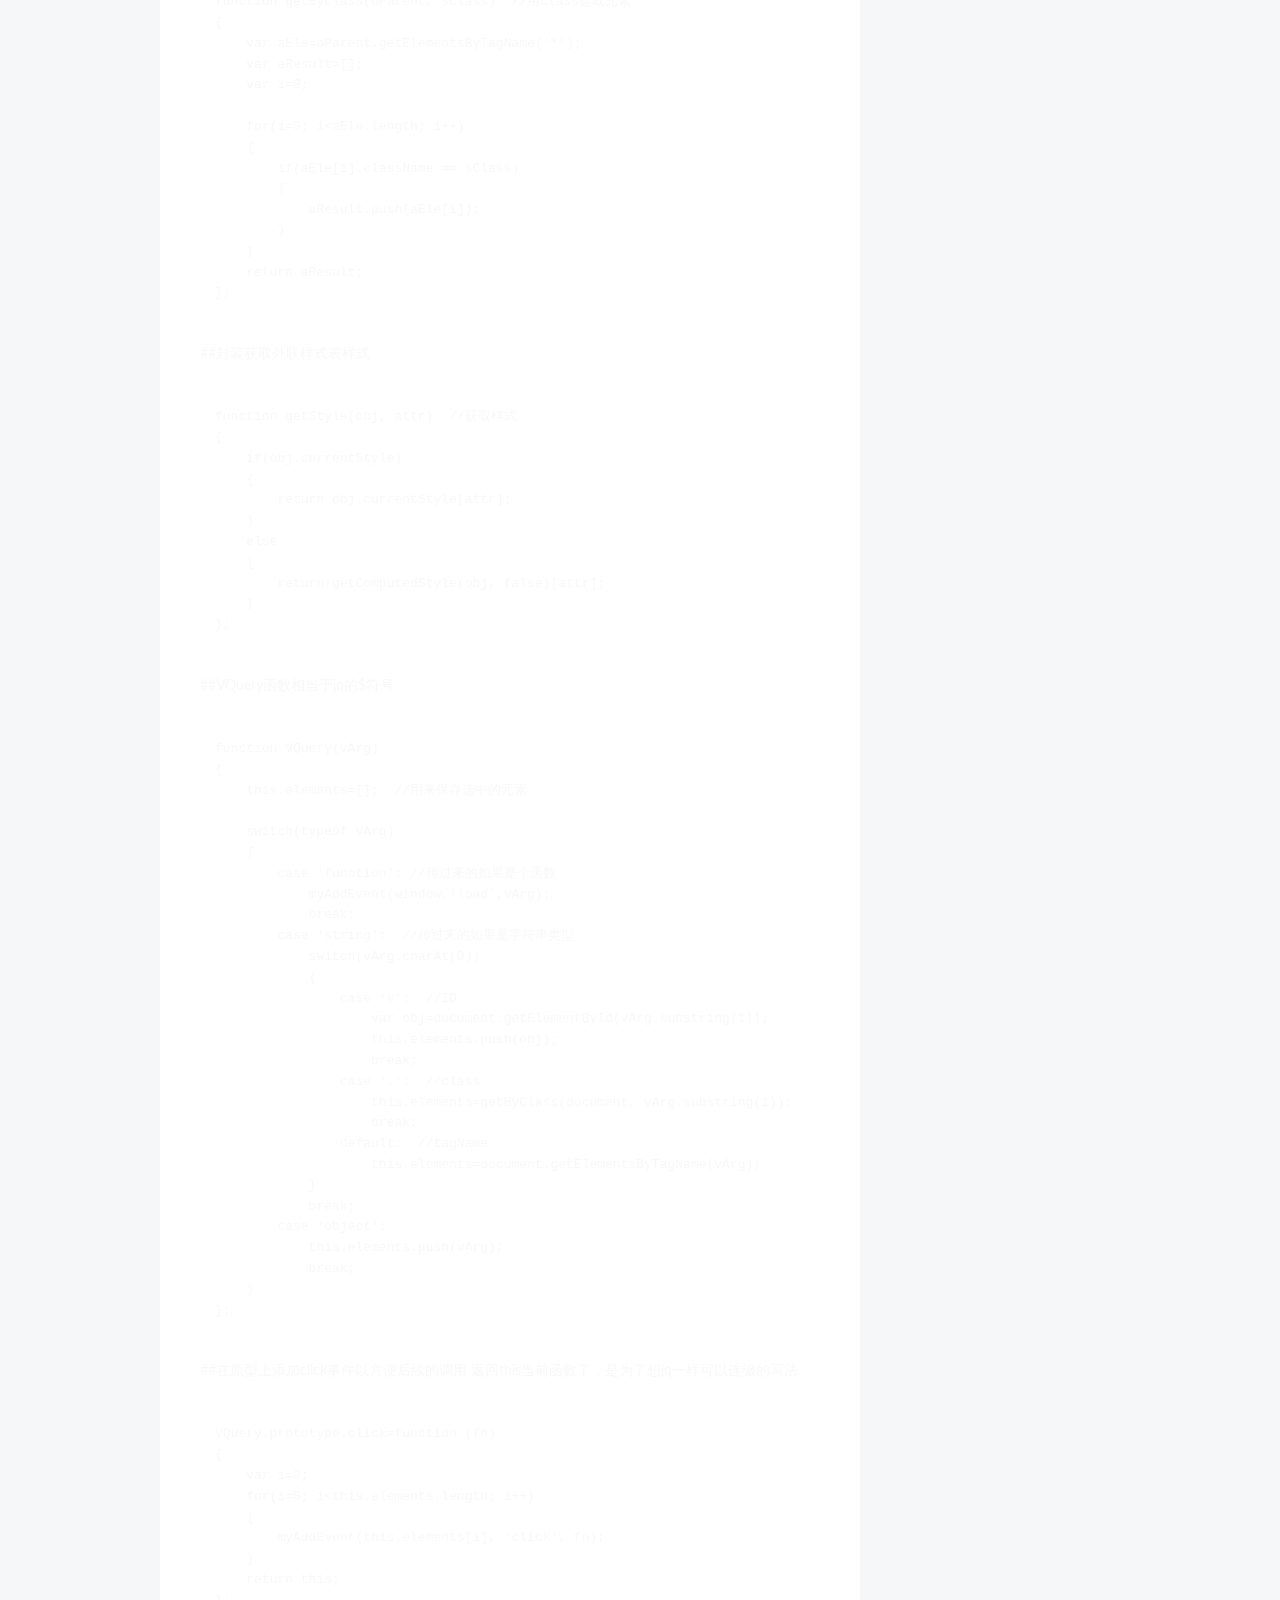
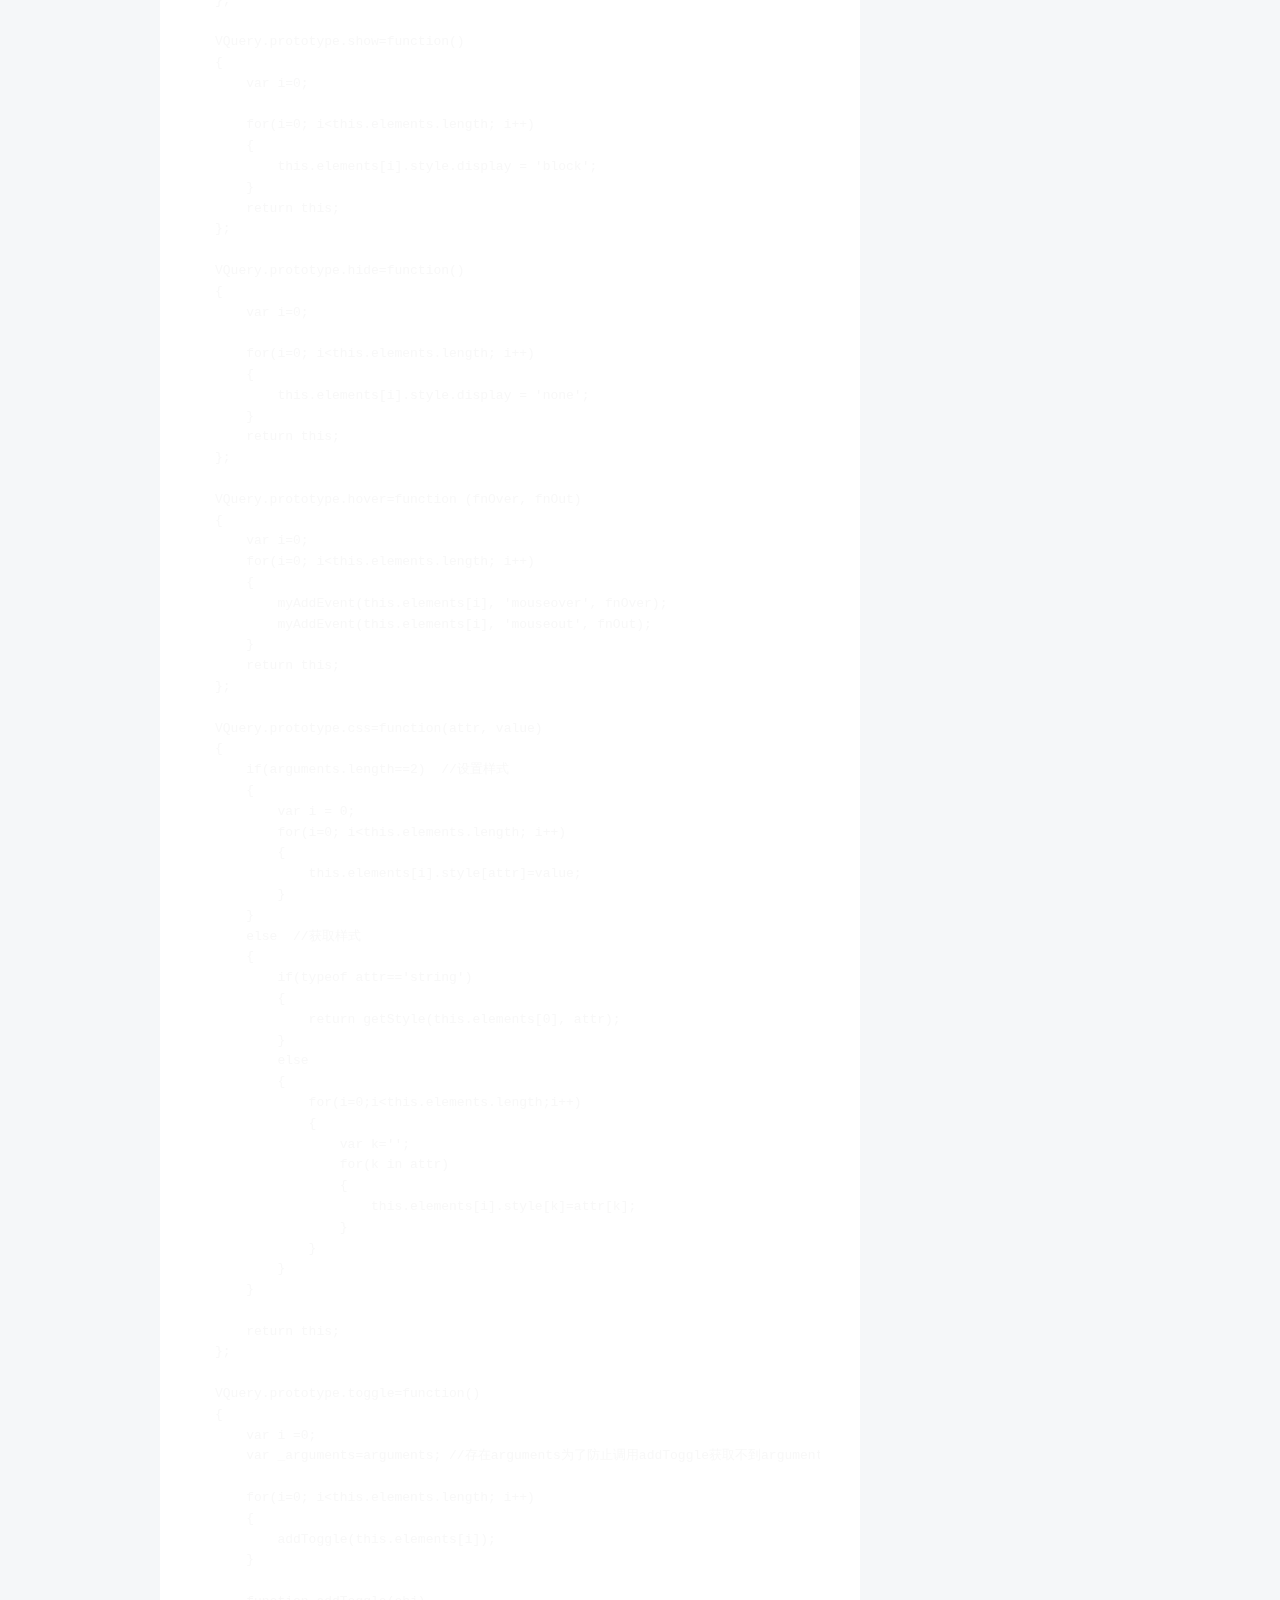
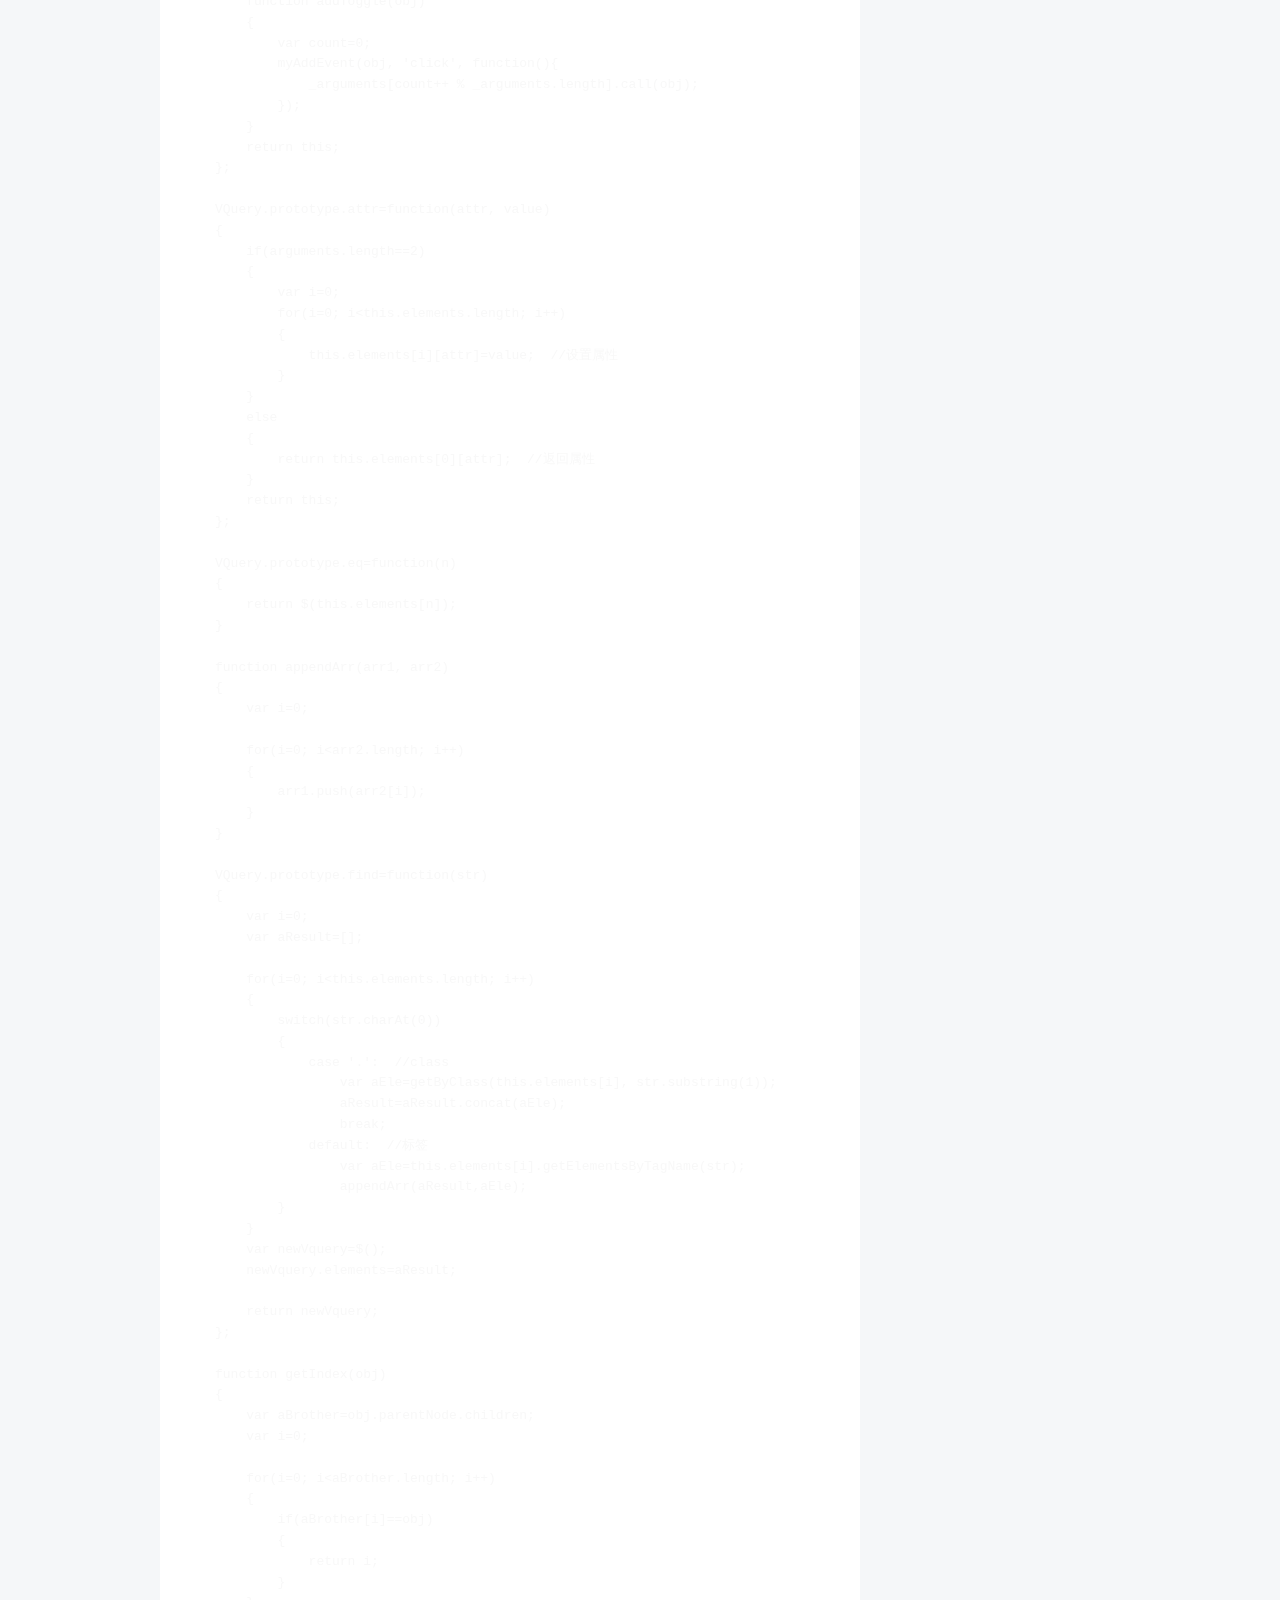
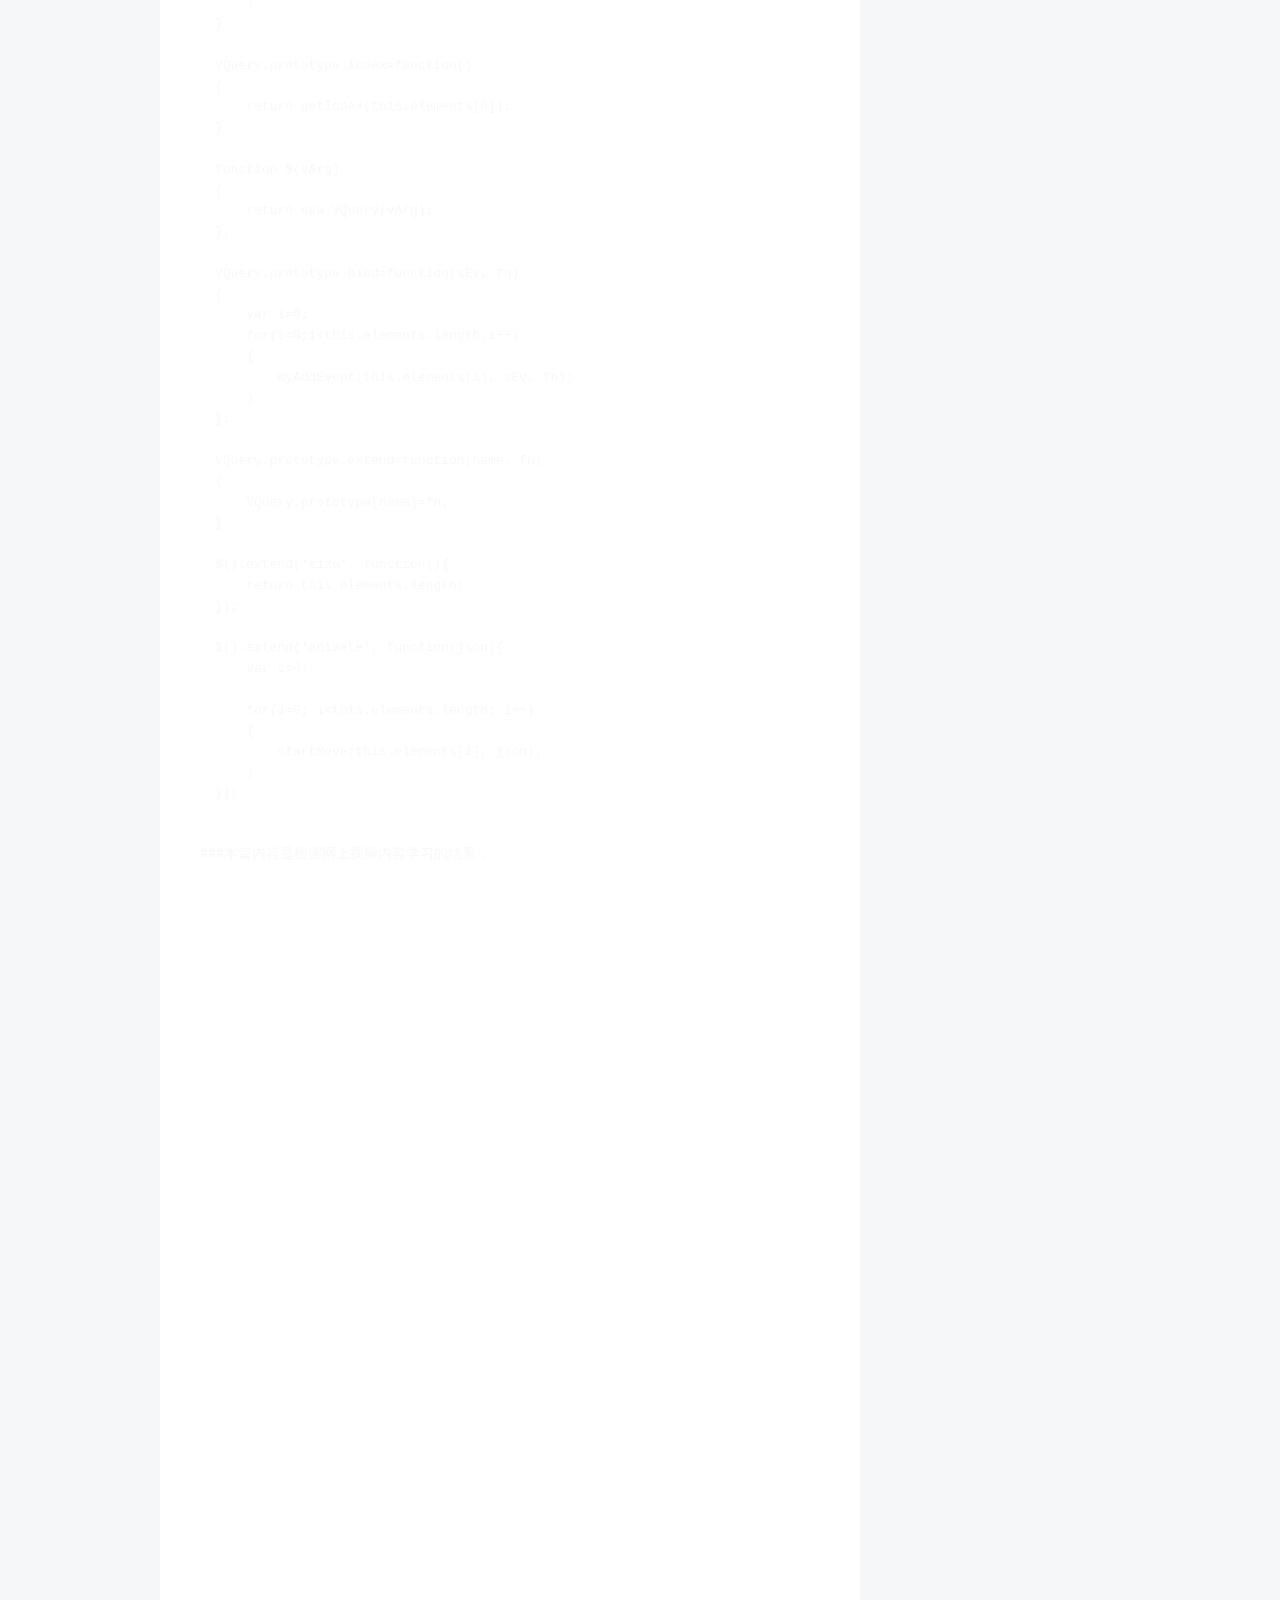
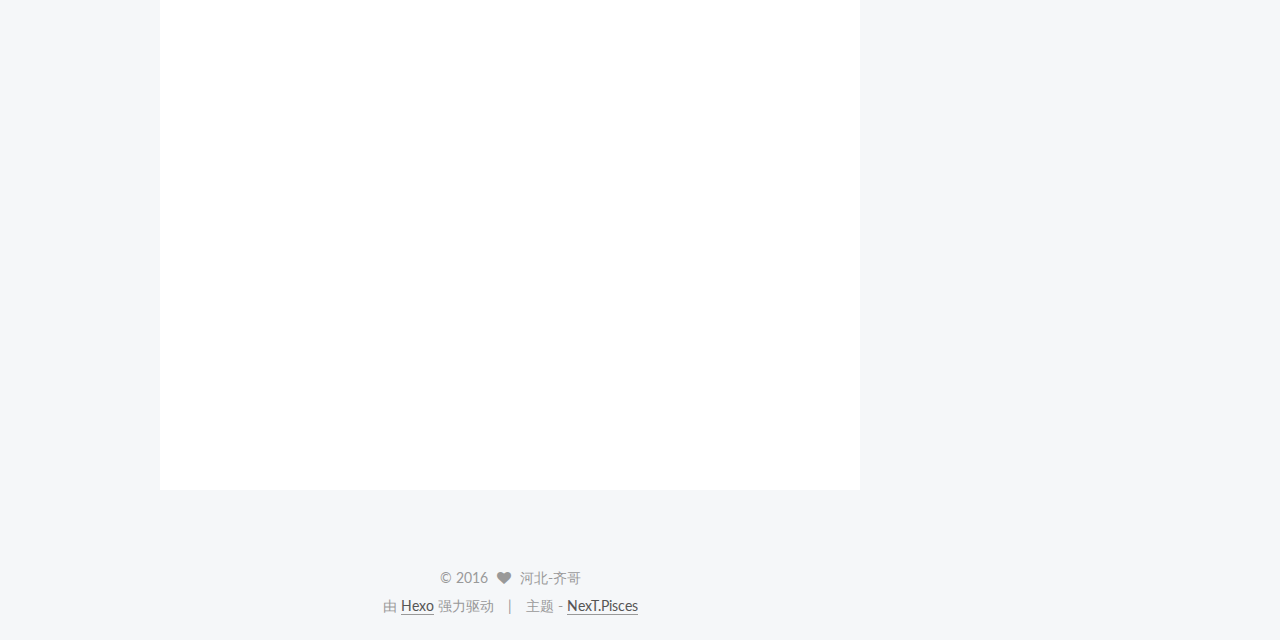
==== commit 9c758b2b: "Site updated: 2016-11-06 18:47:40" ====
--- a/index.html
+++ b/index.html
@@ -186,6 +186,8 @@
         <li class="menu-item menu-item-home">
           <a href="/" rel="section">
             
+              <i class="menu-item-icon fa fa-fw fa-home"></i> <br />
+            
             首页
           </a>
         </li>
@@ -194,6 +196,8 @@
         <li class="menu-item menu-item-categories">
           <a href="/categories" rel="section">
             
+              <i class="menu-item-icon fa fa-fw fa-th"></i> <br />
+            
             分类
           </a>
         </li>
@@ -202,6 +206,8 @@
         <li class="menu-item menu-item-about">
           <a href="/about" rel="section">
             
+              <i class="menu-item-icon fa fa-fw fa-user"></i> <br />
+            
             关于
           </a>
         </li>
@@ -210,6 +216,8 @@
         <li class="menu-item menu-item-archives">
           <a href="/archives" rel="section">
             
+              <i class="menu-item-icon fa fa-fw fa-archive"></i> <br />
+            
             归档
           </a>
         </li>
@@ -218,6 +226,8 @@
         <li class="menu-item menu-item-tags">
           <a href="/tags" rel="section">
             
+              <i class="menu-item-icon fa fa-fw fa-tags"></i> <br />
+            
             标签
           </a>
         </li>
@@ -226,6 +236,8 @@
         <li class="menu-item menu-item-schedule">
           <a href="/schedule" rel="section">
             
+              <i class="menu-item-icon fa fa-fw fa-calendar"></i> <br />
+            
             日程
           </a>
         </li>
@@ -234,6 +246,8 @@
         <li class="menu-item menu-item-commonweal">
           <a href="/404.html" rel="section">
             
+              <i class="menu-item-icon fa fa-fw fa-heartbeat"></i> <br />
+            
             公益404
           </a>
         </li>
@@ -244,6 +258,8 @@
           
             <a href="javascript:;" class="popup-trigger">
           
+            
+              <i class="menu-item-icon fa fa-search fa-fw"></i> <br />
             
             搜索
           </a>
@@ -972,6 +988,28 @@
         
 
         
+        
+          <div class="links-of-blogroll motion-element links-of-blogroll-inline">
+            <div class="links-of-blogroll-title">
+              <i class="fa  fa-fw fa-globe"></i>
+              推荐链接
+            </div>
+            <ul class="links-of-blogroll-list">
+              
+                <li class="links-of-blogroll-item">
+                  <a href="http://www.ruanyifeng.com/" title="阮一峰" target="_blank">阮一峰</a>
+                </li>
+              
+                <li class="links-of-blogroll-item">
+                  <a href="http://www.liaoxuefeng.com/" title="廖雪峰" target="_blank">廖雪峰</a>
+                </li>
+              
+                <li class="links-of-blogroll-item">
+                  <a href="http://www.cnblogs.com/TomXu/" title="汤姆大叔" target="_blank">汤姆大叔</a>
+                </li>
+              
+            </ul>
+          </div>
         
 
       </section>
--- a/css/main.css
+++ b/css/main.css
@@ -1679,7 +1679,7 @@
   width: 4px;
   height: 4px;
   border-radius: 50%;
-  background: #b6a6da;
+  background: #2613d5;
 }
 .links-of-blogroll {
   font-size: 13px;
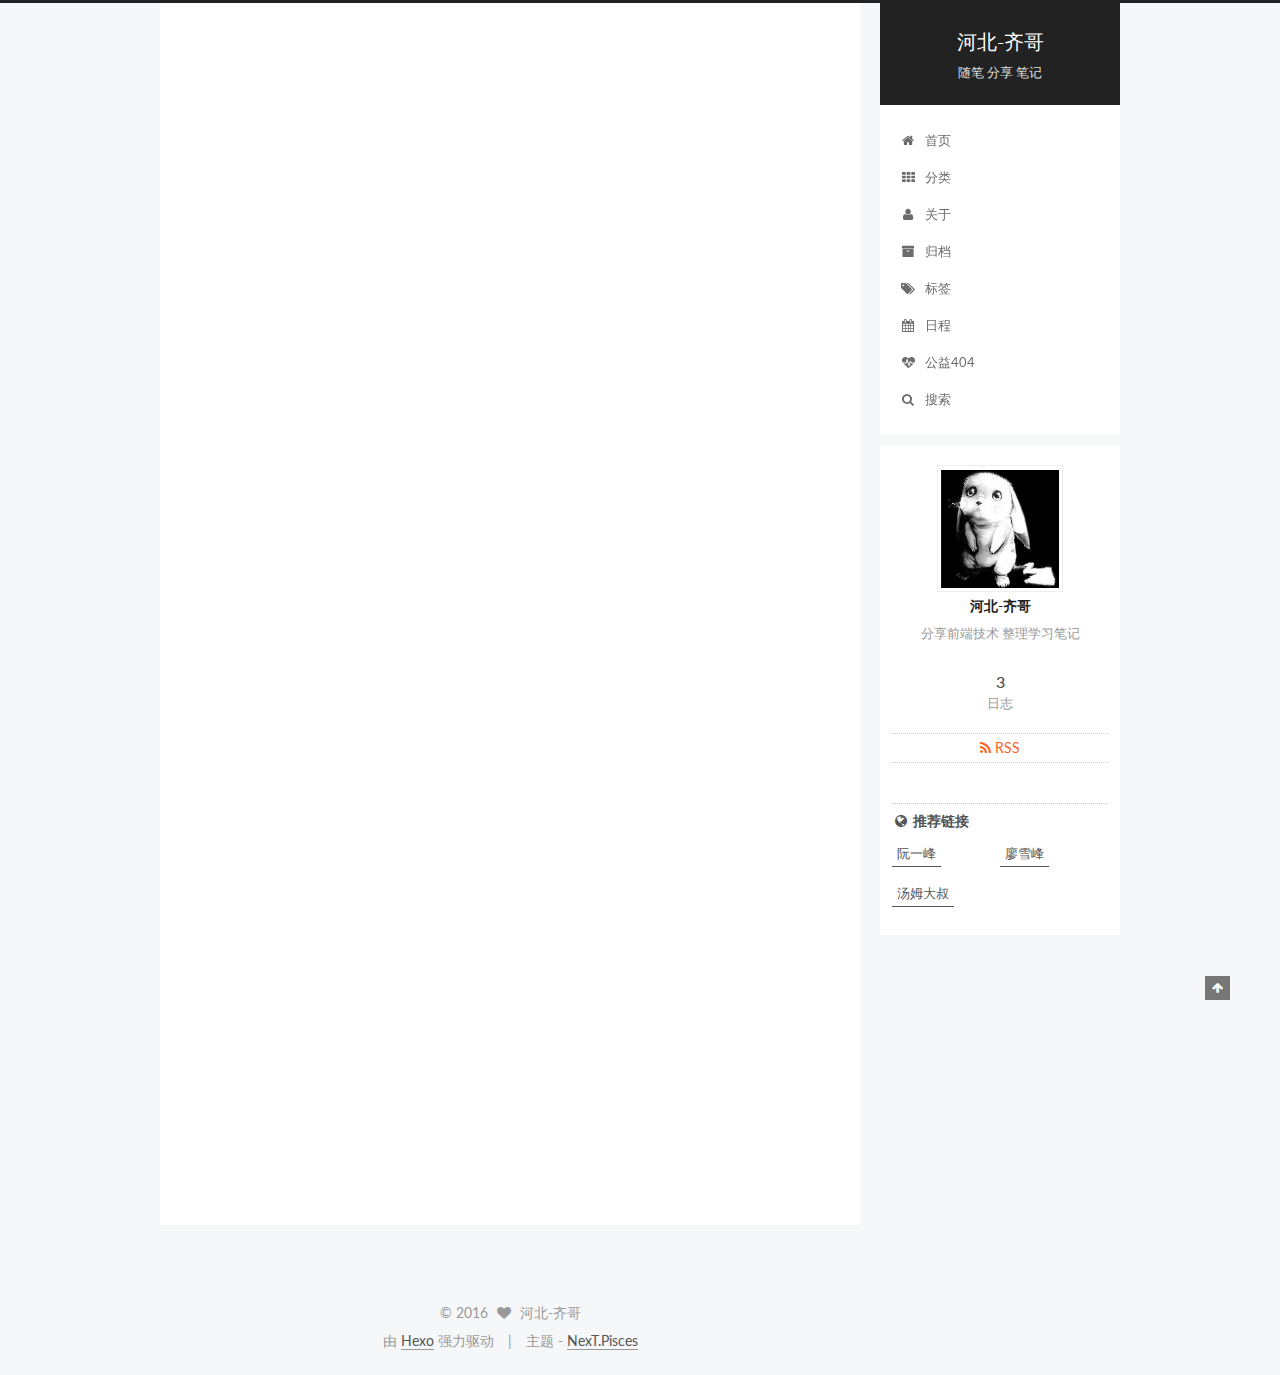
==== commit dbd739aa: "Site updated: 2016-11-06 19:08:24" ====
--- a/index.html
+++ b/index.html
@@ -358,61 +358,21 @@
       
         
           
-            <h1 id="搭建博客–Github-Pages和Hexo教程"><a href="#搭建博客–Github-Pages和Hexo教程" class="headerlink" title="搭建博客–Github Pages和Hexo教程"></a>搭建博客–Github Pages和Hexo教程</h1><h2 id="一、Gitub的优点"><a href="#一、Gitub的优点" class="headerlink" title="一、Gitub的优点"></a>一、Gitub的优点</h2><ul>
-<li>GitHub是基于git实现的代码托管。git可能是目前最好用的版本控制系统了，非常受欢迎。</li>
-<li>GitHub可以免费使用，并且快速稳定。</li>
-<li>Github上面的世界很精彩，用久了你的眼界会开阔很多。</li>
-</ul>
-<h2 id="推荐Git教程"><a href="#推荐Git教程" class="headerlink" title="推荐Git教程"></a>推荐Git教程</h2><ul>
-<li><a href="http://www.liaoxuefeng.com/wiki/0013739516305929606dd18361248578c67b8067c8c017b000/" target="_blank" rel="external">廖雪峰git教程</a></li>
-<li><a href="http://www.ruanyifeng.com/blog/2014/06/git_remote.html" target="_blank" rel="external">阮一峰git教程</a></li>
-</ul>
-<h2 id="二、什么是Gitub-Pages"><a href="#二、什么是Gitub-Pages" class="headerlink" title="二、什么是Gitub Pages"></a>二、什么是Gitub Pages</h2><ul>
-<li>Github Pages可以被认为是用户编写的、托管在github上的静态网页。</li>
-<li><a href="https://pages.github.com/" target="_blank" rel="external">pages官网</a></li>
-</ul>
-<h2 id="依赖环境"><a href="#依赖环境" class="headerlink" title="依赖环境"></a>依赖环境</h2><ul>
-<li>node.js相信很多人都会node.js有过了解了，直接到<a href="https://nodejs.org/en/download/" target="_blank" rel="external">官网</a>下载安装即可，安装过程直接next就可以无需配置环境变量也</li>
-<li>git直接下载安装就行<a href="https://git-scm.com/downloads" target="_blank" rel="external">下载地址</a></li>
-</ul>
-<h2 id="Hexo"><a href="#Hexo" class="headerlink" title="Hexo"></a>Hexo</h2><p>Hexo 是一个快速、简洁且高效的博客框架。Hexo 使用 Markdown（或其他渲染引擎）解析文章，在几秒内，即可利用靓丽的主题生成静态网页。</p>
-<h2 id="一、Hexo安装"><a href="#一、Hexo安装" class="headerlink" title="一、Hexo安装"></a>一、Hexo安装</h2><ul>
-<li>桌面右键鼠标，点击Git Bash Here，输入npm命令即可安装</li>
-<li>npm install -g hexo </li>
-<li>假如网络环境不好可以通过安装cnpm，更换taobao的npm源重新尝试安装</li>
-</ul>
-<h2 id="Hexo初始化配置"><a href="#Hexo初始化配置" class="headerlink" title="Hexo初始化配置"></a>Hexo初始化配置</h2><ul>
-<li>创建Hexo文件夹，目录根据自己的爱好（如：D:\Hexo）</li>
-<li><p>进入目录然后右键鼠标点击Git Bash Here，执行</p>
-<blockquote>
-<p>$ hexo init</p>
-<p>$ npm install</p>
-</blockquote>
-</li>
-</ul>
-<h2 id="安装Hexo插件"><a href="#安装Hexo插件" class="headerlink" title="安装Hexo插件"></a>安装Hexo插件</h2><pre><code>npm install hexo-generator-index --save
-npm install hexo-generator-archive --save
-npm install hexo-generator-category --save
-npm install hexo-generator-tag --save
-npm install hexo-server --save
-npm install hexo-deployer-git --save
-npm install hexo-deployer-heroku --save
-npm install hexo-deployer-rsync --save
-npm install hexo-deployer-openshift --save
-npm install hexo-renderer-marked@0.2 --save
-npm install hexo-renderer-stylus@0.2 --save
-npm install hexo-generator-feed@1 --save
-npm install hexo-generator-sitemap@1 --save
-</code></pre><h2 id="本地查看效果"><a href="#本地查看效果" class="headerlink" title="本地查看效果"></a>本地查看效果</h2><pre><code>hexo generate
-hexo server
-</code></pre><h2 id="将博客部署到Github-Pages上"><a href="#将博客部署到Github-Pages上" class="headerlink" title="将博客部署到Github Pages上"></a>将博客部署到Github Pages上</h2><p>那么现在本地的博客已经搭建起来了，但是我们只可以通过本地连接查看我们的博客。那么我们现在需要做的就是把本地的博客发布到服务器上，让别人也可以连接我们的博客，而Github Pages就帮我完成了这件事情。但是Github Pages的代码就是寄存在Github上面的。那么接下来我们需要在Github上面创建一个新的项目。</p>
-<h2 id="参考资料"><a href="#参考资料" class="headerlink" title="参考资料"></a>参考资料</h2><ol>
-<li><a href="http://cnfeat.com/blog/2014/05/10/how-to-build-a-blog/" target="_blank" rel="external">如何搭建一个独立博客——简明 Github Pages与 jekyll 教程</a></li>
-<li><a href="http://www.jianshu.com/p/15ae47eddc56" target="_blank" rel="external">小白简书教程</a></li>
-<li><a href="http://wowubuntu.com/markdown/index.html" target="_blank" rel="external">Markdown入门手册中文版</a></li>
-</ol>
-
-          
+          搭建博客–Github Pages和Hexo教程一、Gitub的优点
+GitHub是基于git实现的代码托管。git可能是目前最好用的版本控制系统了，非常受欢迎。
+GitHub可以免费使用，并且快速稳定。
+Github上面的世界很精彩，用久了你的眼界会开阔很多。
+
+推荐Git教程
+廖雪峰git教程
+
+          ...
+
+          <div class="post-more-link text-center">
+            <a class="btn" href="/2016/11/06/搭建博客-Github-Pages和Hexo简明教程/#more" rel="contents">
+              阅读全文 &raquo;
+            </a>
+          </div>
         
       
     </div>
@@ -504,293 +464,20 @@
       
         
           
-            <p>#原生js封装的简易的jq库</p>
-<p>##封装时间绑定</p>
-<pre><code>function myAddEvent(obj, sEv, fn)  //事件绑定
+          #原生js封装的简易的jq库
+##封装时间绑定
+function myAddEvent(obj, sEv, fn)  //事件绑定
 {
     if(obj.attachEvent)
     {
-        obj.attachEvent(&apos;on&apos; + sEv, function(){
-            if(false==fn.call(obj))
-            {
-                event.cancelBubble=true;
-                return false;
-            };
-        });
-    }
-    else
-    {
-        obj.addEventListener(sEv, function(ev){
-            if(false==fn.call(obj))
-            {
-                ev.cancelBubble=true;
-                ev.preventDefault();
-            };
-        }, false);
-    }
-};
-</code></pre><p>##封装用class样式选取元素事件</p>
-<pre><code>function getByClass(oParent, sClass)  //用class选取元素
-{
-    var aEle=oParent.getElementsByTagName(&apos;*&apos;);
-    var aResult=[];
-    var i=0;
-
-    for(i=0; i&lt;aEle.length; i++)
-    {
-        if(aEle[i].className == sClass)
-        {
-            aResult.push(aEle[i]);
-        }
-    }
-    return aResult;
-};
-</code></pre><p>##封装获取外联样式表样式</p>
-<pre><code>function getStyle(obj, attr)  //获取样式
-{
-    if(obj.currentStyle)
-    {
-        return obj.currentStyle[attr];
-    }
-    else
-    {
-        return getComputedStyle(obj, false)[attr];
-    }
-};
-</code></pre><p>##VQuery函数相当于jq的$符号</p>
-<pre><code>function VQuery(vArg)
-{
-    this.elements=[];  //用来保存选中的元素
-
-    switch(typeof vArg)
-    {
-        case &apos;function&apos;: //传过来的如果是个函数
-            myAddEvent(window,&apos;load&apos;,vArg);
-            break;
-        case &apos;string&apos;:  //传过来的如果是字符串类型
-            switch(vArg.charAt(0))
-            {
-                case &apos;#&apos;:  //ID
-                    var obj=document.getElementById(vArg.substring(1));
-                    this.elements.push(obj);
-                    break;
-                case &apos;.&apos;:  //class
-                    this.elements=getByClass(document, vArg.substring(1));
-                    break;
-                default:  //tagName
-                    this.elements=document.getElementsByTagName(vArg);
-            }
-            break;
-        case &apos;object&apos;:
-            this.elements.push(vArg);
-            break;
-    }
-};
-</code></pre><p>##在原型上添加click事件以方便后续的调用 返回this当前函数了，是为了想jq一样可以连缀的写法</p>
-<pre><code>VQuery.prototype.click=function (fn)
-{
-    var i=0;
-    for(i=0; i&lt;this.elements.length; i++)
-    {
-        myAddEvent(this.elements[i], &apos;click&apos;, fn);
-    }
-    return this;
-};
-
-VQuery.prototype.show=function()
-{
-    var i=0;
-
-    for(i=0; i&lt;this.elements.length; i++)
-    {
-        this.elements[i].style.display = &apos;block&apos;;
-    }
-    return this;
-};
-
-VQuery.prototype.hide=function()
-{
-    var i=0;
-
-    for(i=0; i&lt;this.elements.length; i++)
-    {
-        this.elements[i].style.display = &apos;none&apos;;
-    }
-    return this;
-};
-
-VQuery.prototype.hover=function (fnOver, fnOut)
-{
-    var i=0;
-    for(i=0; i&lt;this.elements.length; i++)
-    {
-        myAddEvent(this.elements[i], &apos;mouseover&apos;, fnOver);
-        myAddEvent(this.elements[i], &apos;mouseout&apos;, fnOut);
-    }
-    return this;
-};
-
-VQuery.prototype.css=function(attr, value)
-{
-    if(arguments.length==2)  //设置样式
-    {
-        var i = 0;
-        for(i=0; i&lt;this.elements.length; i++)
-        {
-            this.elements[i].style[attr]=value;
-        }
-    }
-    else  //获取样式
-    {    
-        if(typeof attr==&apos;string&apos;)
-        {
-            return getStyle(this.elements[0], attr);
-        }
-        else
-        {
-            for(i=0;i&lt;this.elements.length;i++)
-            {
-                var k=&apos;&apos;;
-                for(k in attr)
-                {
-                    this.elements[i].style[k]=attr[k];
-                }
-            }
-        }
-    }
-
-    return this;
-};
-
-VQuery.prototype.toggle=function()
-{
-    var i =0;
-    var _arguments=arguments; //存在arguments为了防止调用addToggle获取不到arguments
-
-    for(i=0; i&lt;this.elements.length; i++)
-    {
-        addToggle(this.elements[i]);
-    }
-
-    function addToggle(obj)
-    {
-        var count=0;
-        myAddEvent(obj, &apos;click&apos;, function(){
-            _arguments[count++ % _arguments.length].call(obj);
-        });
-    }
-    return this;
-};
-
-VQuery.prototype.attr=function(attr, value)
-{
-    if(arguments.length==2)
-    {
-        var i=0;
-        for(i=0; i&lt;this.elements.length; i++)
-        {
-            this.elements[i][attr]=value;  //设置属性
-        }
-    }
-    else
-    {
-        return this.elements[0][attr];  //返回属性
-    }
-    return this;
-};
-
-VQuery.prototype.eq=function(n)
-{
-    return $(this.elements[n]);
-}
-
-function appendArr(arr1, arr2)
-{
-    var i=0;
-
-    for(i=0; i&lt;arr2.length; i++)
-    {
-        arr1.push(arr2[i]);
-    }
-}
-
-VQuery.prototype.find=function(str)
-{
-    var i=0;
-    var aResult=[];
-
-    for(i=0; i&lt;this.elements.length; i++)
-    {
-        switch(str.charAt(0))
-        {
-            case &apos;.&apos;:  //class
-                var aEle=getByClass(this.elements[i], str.substring(1));
-                aResult=aResult.concat(aEle);
-                break;
-            default:  //标签
-                var aEle=this.elements[i].getElementsByTagName(str);
-                appendArr(aResult,aEle);
-        }
-    }
-    var newVquery=$();
-    newVquery.elements=aResult;
-
-    return newVquery;
-};
-
-function getIndex(obj)
-{
-    var aBrother=obj.parentNode.children;
-    var i=0;
-
-    for(i=0; i&lt;aBrother.length; i++)
-    {
-        if(aBrother[i]==obj)
-        {
-            return i;
-        }
-    }
-}
-
-VQuery.prototype.index=function()
-{
-    return getIndex(this.elements[0]);
-}
-
-function $(vArg)
-{
-    return new VQuery(vArg);
-};
-
-VQuery.prototype.bind=function(sEv, fn)
-{
-    var i=0;
-    for(i=0;i&lt;this.elements.length;i++)
-    {
-        myAddEvent(this.elements[i], sEv, fn);
-    }
-};
-
-VQuery.prototype.extend=function(name, fn)
-{
-    VQuery.prototype[name]=fn;
-}
-
-$().extend(&apos;size&apos;, function(){
-    return this.elements.length;
-});
-
-$().extend(&apos;animate&apos;, function(json){
-    var i=0;
-
-    for(i=0; i&lt;this.elements.length; i++)
-    {
-        startMove(this.elements[i], json);
-    }
-});
-</code></pre><p>###本篇内容是根据网上视频内容学习的结果，</p>
-
-          
+        obj.attachEvent(&apos;on&apos; + sEv, functi
+          ...
+
+          <div class="post-more-link text-center">
+            <a class="btn" href="/2016/11/06/原生js封装的建议jqq库/#more" rel="contents">
+              阅读全文 &raquo;
+            </a>
+          </div>
         
       
     </div>
@@ -882,17 +569,14 @@
       
         
           
-            <p>Welcome to <a href="https://hexo.io/" target="_blank" rel="external">Hexo</a>! This is your very first post. Check <a href="https://hexo.io/docs/" target="_blank" rel="external">documentation</a> for more info. If you get any problems when using Hexo, you can find the answer in <a href="https://hexo.io/docs/troubleshooting.html" target="_blank" rel="external">troubleshooting</a> or you can ask me on <a href="https://github.com/hexojs/hexo/issues" target="_blank" rel="external">GitHub</a>.</p>
-<h2 id="Quick-Start"><a href="#Quick-Start" class="headerlink" title="Quick Start"></a>Quick Start</h2><h3 id="Create-a-new-post"><a href="#Create-a-new-post" class="headerlink" title="Create a new post"></a>Create a new post</h3><figure class="highlight bash"><table><tr><td class="gutter"><pre><div class="line">1</div></pre></td><td class="code"><pre><div class="line">$ hexo new <span class="string">"My New Post"</span></div></pre></td></tr></table></figure>
-<p>More info: <a href="https://hexo.io/docs/writing.html" target="_blank" rel="external">Writing</a></p>
-<h3 id="Run-server"><a href="#Run-server" class="headerlink" title="Run server"></a>Run server</h3><figure class="highlight bash"><table><tr><td class="gutter"><pre><div class="line">1</div></pre></td><td class="code"><pre><div class="line">$ hexo server</div></pre></td></tr></table></figure>
-<p>More info: <a href="https://hexo.io/docs/server.html" target="_blank" rel="external">Server</a></p>
-<h3 id="Generate-static-files"><a href="#Generate-static-files" class="headerlink" title="Generate static files"></a>Generate static files</h3><figure class="highlight bash"><table><tr><td class="gutter"><pre><div class="line">1</div></pre></td><td class="code"><pre><div class="line">$ hexo generate</div></pre></td></tr></table></figure>
-<p>More info: <a href="https://hexo.io/docs/generating.html" target="_blank" rel="external">Generating</a></p>
-<h3 id="Deploy-to-remote-sites"><a href="#Deploy-to-remote-sites" class="headerlink" title="Deploy to remote sites"></a>Deploy to remote sites</h3><figure class="highlight bash"><table><tr><td class="gutter"><pre><div class="line">1</div></pre></td><td class="code"><pre><div class="line">$ hexo deploy</div></pre></td></tr></table></figure>
-<p>More info: <a href="https://hexo.io/docs/deployment.html" target="_blank" rel="external">Deployment</a></p>
-
-          
+          Welcome to Hexo! This is your very first post. Check documentation for more info. If you get any problems when using Hexo, you can find the answer in 
+          ...
+
+          <div class="post-more-link text-center">
+            <a class="btn" href="/2016/11/03/hello-world/#more" rel="contents">
+              阅读全文 &raquo;
+            </a>
+          </div>
         
       
     </div>
--- a/css/main.css
+++ b/css/main.css
@@ -1679,7 +1679,7 @@
   width: 4px;
   height: 4px;
   border-radius: 50%;
-  background: #2613d5;
+  background: #091a2b;
 }
 .links-of-blogroll {
   font-size: 13px;
